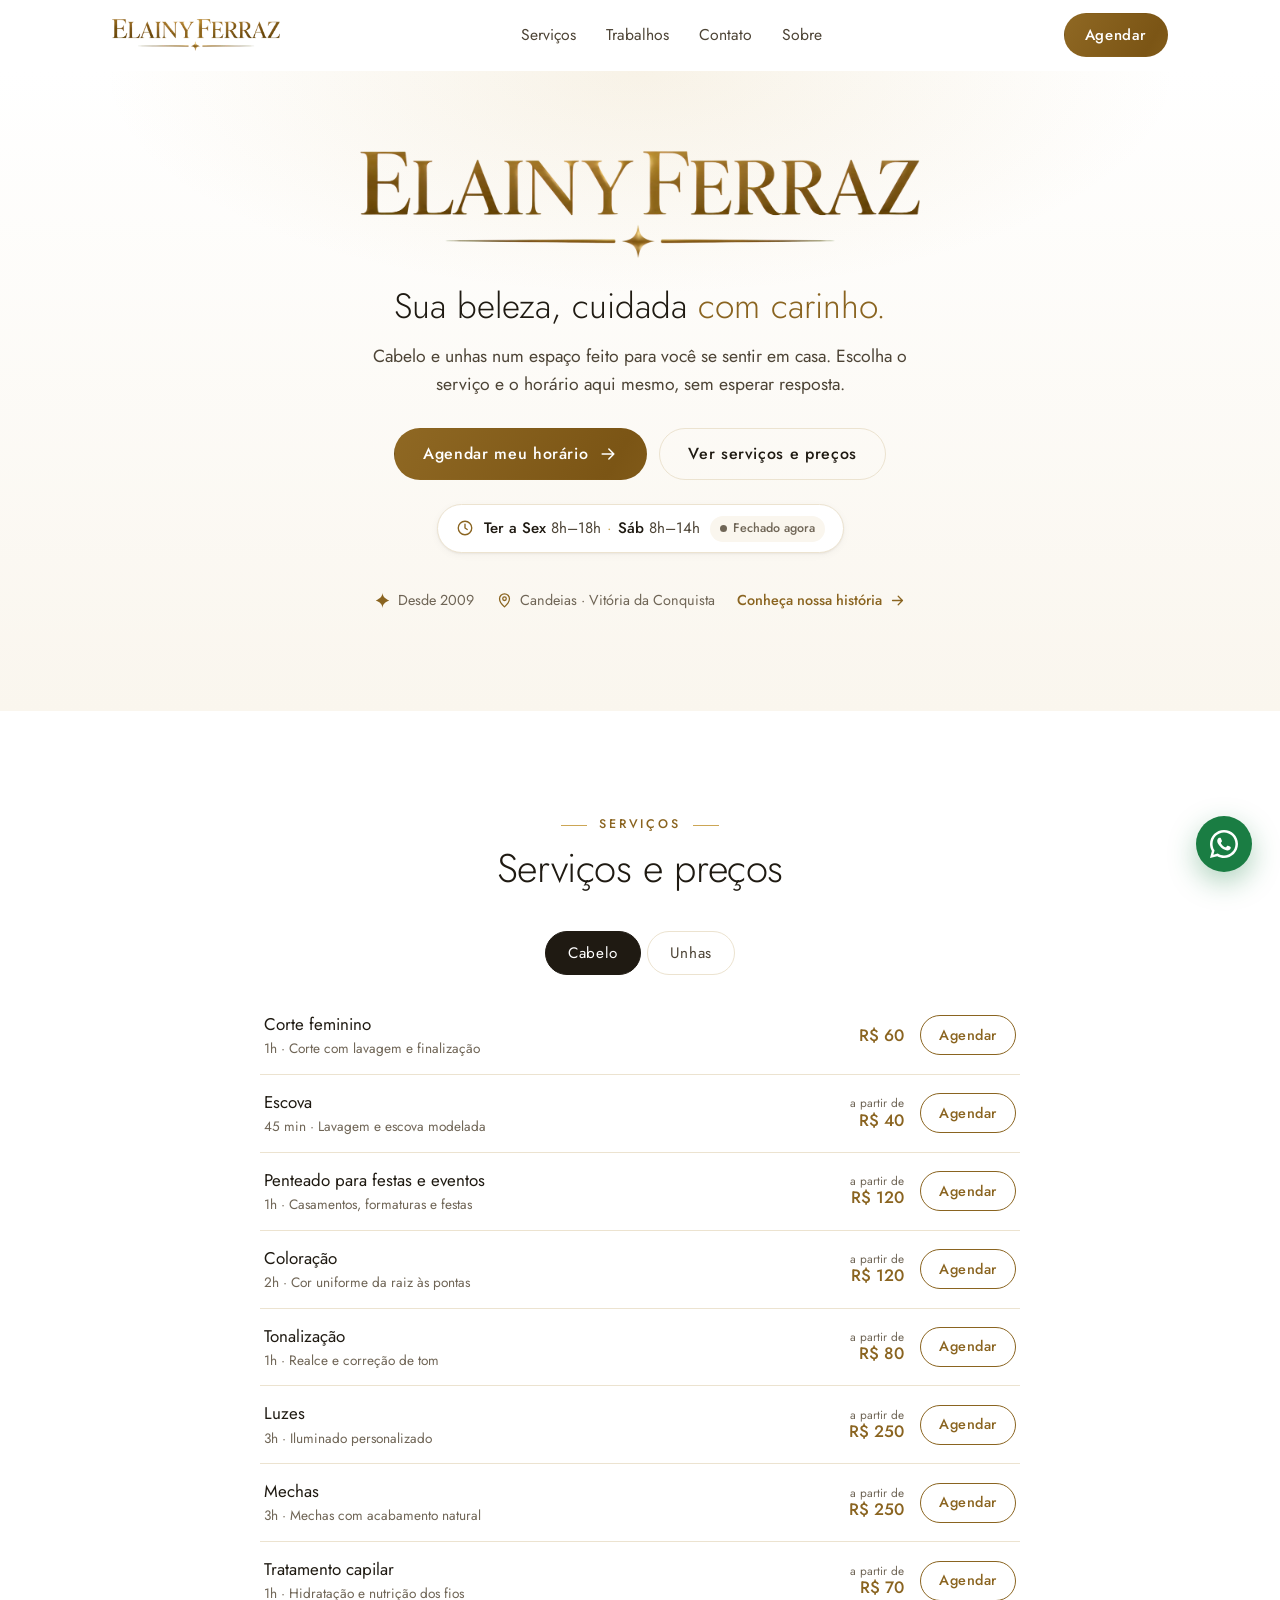
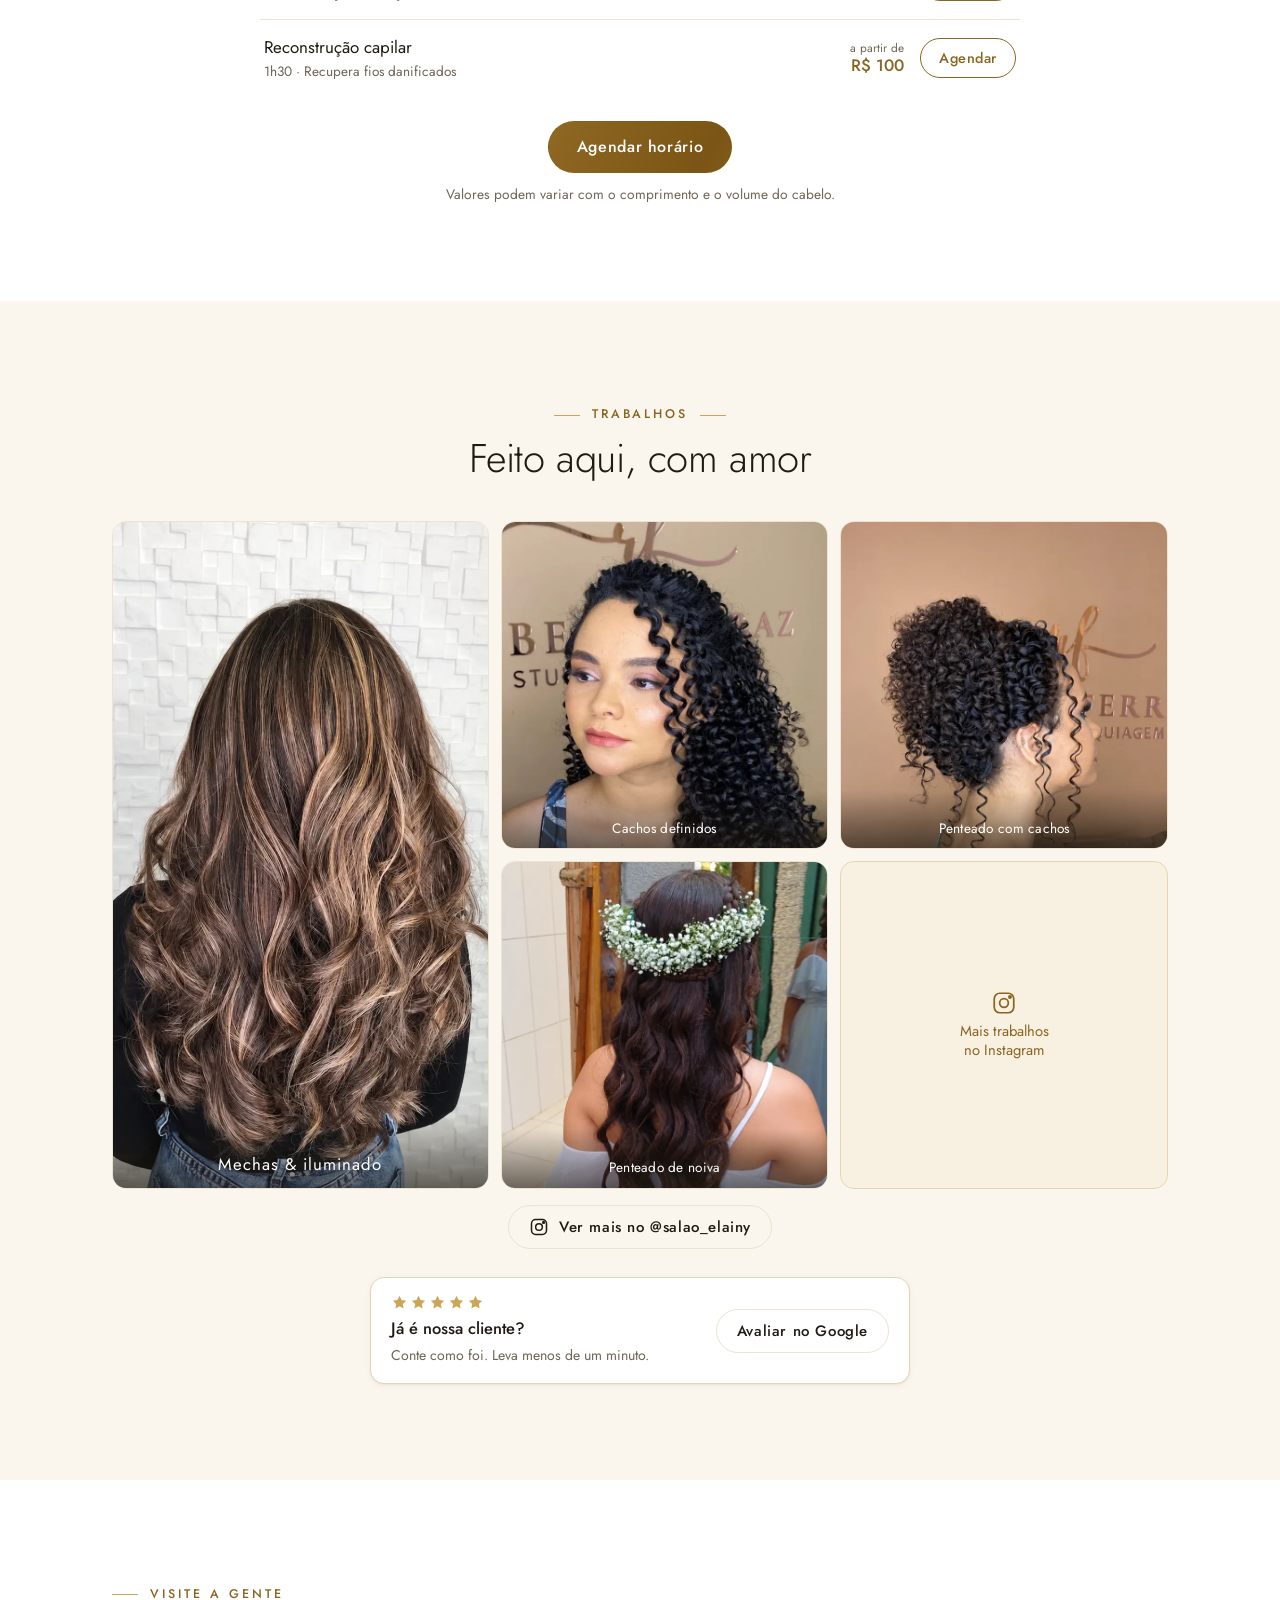
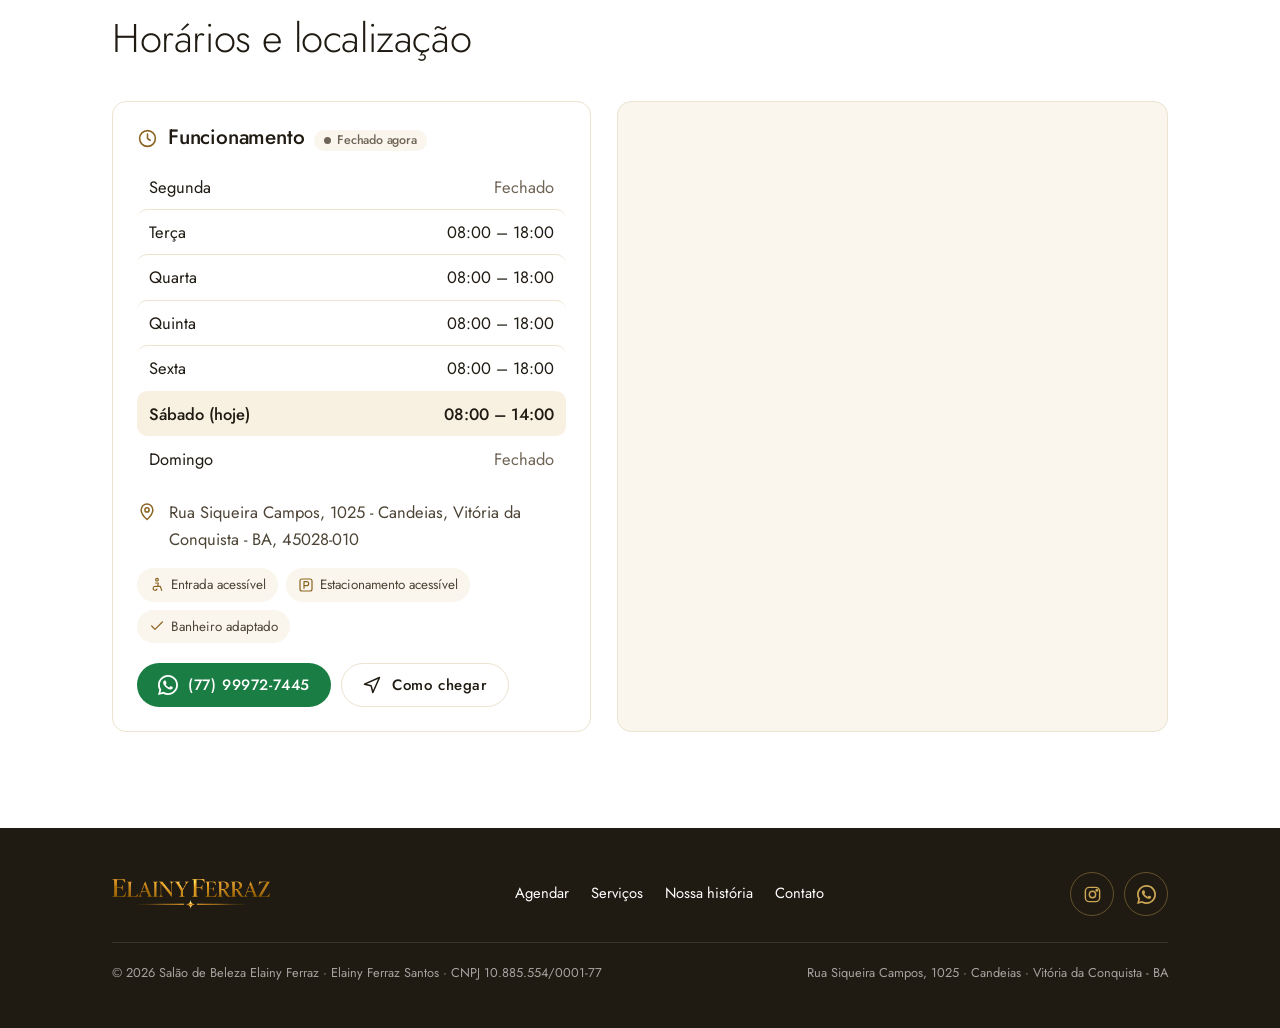
==== index.html @ cf12a4c0 "Galeria com fotos reais do salão (destaque + 3 + atalho do Instagram) Co-Authored-By: Claude Opus 5." ====
<!doctype html>
<html lang="pt-BR" class="no-js">
<head>
  <meta charset="utf-8">
  <meta name="viewport" content="width=device-width, initial-scale=1, viewport-fit=cover">
  <title>Salão de Beleza Elainy Ferraz | Cabelo e Unhas em Vitória da Conquista</title>
  <meta name="description" content="Salão de beleza em Vitória da Conquista - BA desde 2009. Corte, escova, coloração, luzes, mechas, tratamentos, penteados, manicure e pedicure. Agende online.">
  <meta name="theme-color" content="#ffffff">
  <link rel="icon" href="img/favicon.png" type="image/png">
  <link rel="apple-touch-icon" href="img/apple-touch-icon.png">
  <link rel="manifest" href="manifest.json">

  <!-- Compartilhamento (WhatsApp, Instagram, Facebook) -->
  <meta property="og:type" content="website">
  <meta property="og:locale" content="pt_BR">
  <meta property="og:title" content="Salão de Beleza Elainy Ferraz">
  <meta property="og:description" content="Cabelo e unhas em Vitória da Conquista desde 2009. Agende seu horário online.">
  <meta property="og:image" content="img/og-image.jpg">

  <link rel="preconnect" href="https://fonts.googleapis.com">
  <link rel="preconnect" href="https://fonts.gstatic.com" crossorigin>
  <link href="https://fonts.googleapis.com/css2?family=Jost:wght@300;400;500&display=swap" rel="stylesheet">
  <link rel="stylesheet" href="css/style.css">
  <link rel="preload" as="image" href="img/logo.webp" type="image/webp">

  <script type="application/ld+json">
  {
    "@context": "https://schema.org",
    "@type": "BeautySalon",
    "name": "Salão de Beleza Elainy Ferraz",
    "legalName": "Elainy Ferraz Santos",
    "taxID": "10.885.554/0001-77",
    "foundingDate": "2009-05",
    "description": "Salão de beleza: corte, escova, penteados, coloração, luzes, mechas, tratamentos capilares, manicure e pedicure.",
    "telephone": "+55-77-99972-7445",
    "image": "img/og-image.jpg",
    "address": {
      "@type": "PostalAddress",
      "streetAddress": "Rua Siqueira Campos, 1025",
      "addressLocality": "Vitória da Conquista",
      "addressRegion": "BA",
      "postalCode": "45028-010",
      "addressCountry": "BR"
    },
    "amenityFeature": [
      { "@type": "LocationFeatureSpecification", "name": "Entrada acessível para cadeirantes", "value": true },
      { "@type": "LocationFeatureSpecification", "name": "Estacionamento acessível", "value": true },
      { "@type": "LocationFeatureSpecification", "name": "Banheiro acessível", "value": true }
    ],
    "sameAs": ["https://www.instagram.com/salao_elainy/"],
    "priceRange": "$$"
  }
  </script>
  <script>document.documentElement.classList.remove('no-js');</script>
</head>
<body>
  <a class="skip-link" href="#conteudo">Pular para o conteúdo</a>
  <div id="demo-banner"></div>

  <!-- ============ HEADER ============ -->
  <header class="header header--home" id="topo">
    <div class="container header__inner">
      <a class="brand" href="#topo" aria-label="Elainy Ferraz, início">
        <picture><source srcset="img/logo-sm.webp" type="image/webp"><img src="img/logo-sm.png" alt="Elainy Ferraz" width="168" height="32"></picture>
      </a>
      <nav class="nav" aria-label="Principal">
        <a href="#servicos">Serviços</a>
        <a href="#trabalhos">Trabalhos</a>
        <a href="#contato">Contato</a>
        <a href="sobre.html">Sobre</a>
      </nav>
      <a class="btn btn--sm" href="agendar.html">Agendar</a>
    </div>
  </header>

  <main id="conteudo">
    <!-- ============ HERO ============ -->
    <section class="hero">
      <div class="container">
        <h1 class="hero__logo reveal">
          <picture><source srcset="img/logo.webp" type="image/webp"><img src="img/logo.png" alt="Elainy Ferraz" width="1400" height="267" fetchpriority="high"></picture>
        </h1>
        <p class="hero__tag reveal">Sua beleza, cuidada <span class="gold">com carinho.</span></p>
        <p class="hero__lead reveal">Cabelo e unhas num espaço feito para você se sentir em casa. Escolha o serviço e o horário aqui mesmo, sem esperar resposta.</p>
        <div class="hero__ctas reveal">
          <a class="btn" href="agendar.html">
            Agendar meu horário
            <svg viewBox="0 0 24 24" fill="none" stroke="currentColor" stroke-width="1.8" stroke-linecap="round" stroke-linejoin="round" aria-hidden="true"><path d="M5 12h14M13 6l6 6-6 6"/></svg>
          </a>
          <a class="btn btn--ghost" href="#servicos">Ver serviços e preços</a>
        </div>
        <div class="hero__hours reveal" id="hero-hours" aria-label="Horário de funcionamento">
          <svg viewBox="0 0 24 24" fill="none" stroke="currentColor" stroke-width="1.8" stroke-linecap="round" stroke-linejoin="round" aria-hidden="true"><circle cx="12" cy="12" r="9"/><path d="M12 7v5l3 2"/></svg>
          <span id="hero-hours-text">Ter a Sex 8h–18h · Sáb 8h–14h</span>
          <span id="hero-open"></span>
        </div>
        <div class="hero__meta reveal">
          <span><svg viewBox="0 0 24 24" fill="currentColor" aria-hidden="true"><path d="M12 1.5c.6 4.9 2.6 7.5 9.5 10.5-6.9 3-8.9 5.6-9.5 10.5-.6-4.9-2.6-7.5-9.5-10.5 6.9-3 8.9-5.6 9.5-10.5z"/></svg>Desde 2009</span>
          <span><svg viewBox="0 0 24 24" fill="none" stroke="currentColor" stroke-width="1.8" stroke-linecap="round" stroke-linejoin="round" aria-hidden="true"><path d="M12 21s-7-6.2-7-11.5a7 7 0 0 1 14 0C19 14.8 12 21 12 21z"/><circle cx="12" cy="9.5" r="2.5"/></svg>Candeias · Vitória da Conquista</span>
          <a class="link-arrow" href="sobre.html">Conheça nossa história <svg viewBox="0 0 24 24" fill="none" stroke="currentColor" stroke-width="1.8" stroke-linecap="round" stroke-linejoin="round" aria-hidden="true"><path d="M5 12h14M13 6l6 6-6 6"/></svg></a>
        </div>
      </div>
    </section>

    <!-- ============ SERVIÇOS ============ -->
    <section class="section" id="servicos">
      <div class="container">
        <div class="section-head section-head--center reveal">
          <span class="eyebrow eyebrow--center">Serviços</span>
          <h2>Serviços e preços</h2>
        </div>
        <div class="tabs reveal" id="tabs" role="tablist" aria-label="Categorias"></div>
        <ul class="price-list reveal" id="price-list" role="tabpanel" aria-live="polite">
          <li><div class="skeleton" style="height:56px;margin:8px 0"></div></li>
          <li><div class="skeleton" style="height:56px;margin:8px 0"></div></li>
          <li><div class="skeleton" style="height:56px;margin:8px 0"></div></li>
        </ul>
        <div class="services-foot reveal">
          <a class="btn" href="agendar.html">Agendar horário</a>
          <p>Valores podem variar com o comprimento e o volume do cabelo.</p>
        </div>
      </div>
    </section>

    <!-- ============ TRABALHOS ============ -->
    <section class="section section--alt" id="trabalhos">
      <div class="container">
        <div class="section-head section-head--center reveal">
          <span class="eyebrow eyebrow--center">Trabalhos</span>
          <h2>Feito aqui, com amor</h2>
        </div>
        <!-- Fotos em img/trabalhos/ (originais em assets-originais/fotos/). Para trocar: mesmo nome de arquivo, ou ajuste aqui. -->
        <div class="gallery reveal">
          <a class="gallery__item gallery__item--destaque" href="https://www.instagram.com/salao_elainy/" target="_blank" rel="noopener">
            <picture><source srcset="img/trabalhos/mechas-caramelo.webp" type="image/webp"><img src="img/trabalhos/mechas-caramelo.jpg" alt="Cabelo longo ondulado com mechas caramelo, visto de costas" width="1000" height="1250"></picture>
            <span class="gallery__legenda">Mechas &amp; iluminado</span>
          </a>
          <a class="gallery__item" href="https://www.instagram.com/salao_elainy/" target="_blank" rel="noopener">
            <picture><source srcset="img/trabalhos/cachos-definidos.webp" type="image/webp"><img src="img/trabalhos/cachos-definidos.jpg" alt="Cliente com cachos definidos e maquiagem feita no salão" loading="lazy" width="700" height="700"></picture>
            <span class="gallery__legenda">Cachos definidos</span>
          </a>
          <a class="gallery__item" href="https://www.instagram.com/salao_elainy/" target="_blank" rel="noopener">
            <picture><source srcset="img/trabalhos/penteado-cachos.webp" type="image/webp"><img src="img/trabalhos/penteado-cachos.jpg" alt="Penteado preso com cachos, visto de perfil" loading="lazy" width="700" height="700"></picture>
            <span class="gallery__legenda">Penteado com cachos</span>
          </a>
          <a class="gallery__item" href="https://www.instagram.com/salao_elainy/" target="_blank" rel="noopener">
            <picture><source srcset="img/trabalhos/penteado-noiva.webp" type="image/webp"><img src="img/trabalhos/penteado-noiva.jpg" alt="Penteado de noiva com ondas e coroa de flores" loading="lazy" width="700" height="700"></picture>
            <span class="gallery__legenda">Penteado de noiva</span>
          </a>
          <a class="gallery__item gallery__item--ig" href="https://www.instagram.com/salao_elainy/" target="_blank" rel="noopener">
            <span class="gallery__ph"><svg viewBox="0 0 24 24" fill="none" stroke="currentColor" stroke-width="1.6" aria-hidden="true"><rect x="3" y="3" width="18" height="18" rx="5"/><circle cx="12" cy="12" r="4"/><circle cx="17.5" cy="6.5" r="1" fill="currentColor"/></svg>Mais trabalhos<br>no Instagram</span>
          </a>
        </div>
        <div class="gallery-foot">
          <a class="btn btn--ghost btn--sm" href="https://www.instagram.com/salao_elainy/" target="_blank" rel="noopener">
            <svg viewBox="0 0 24 24" fill="none" stroke="currentColor" stroke-width="1.8" aria-hidden="true"><rect x="3" y="3" width="18" height="18" rx="5"/><circle cx="12" cy="12" r="4"/><circle cx="17.5" cy="6.5" r="1" fill="currentColor"/></svg>
            Ver mais no @salao_elainy
          </a>
        </div>
        <div class="review-band reveal">
          <div class="review-band__text">
            <div class="stars" aria-hidden="true">
              <svg viewBox="0 0 24 24" fill="currentColor"><path d="M12 2.5l2.9 6.1 6.6.8-4.9 4.6 1.3 6.6L12 17.3l-5.9 3.3 1.3-6.6-4.9-4.6 6.6-.8z"/></svg><svg viewBox="0 0 24 24" fill="currentColor"><path d="M12 2.5l2.9 6.1 6.6.8-4.9 4.6 1.3 6.6L12 17.3l-5.9 3.3 1.3-6.6-4.9-4.6 6.6-.8z"/></svg><svg viewBox="0 0 24 24" fill="currentColor"><path d="M12 2.5l2.9 6.1 6.6.8-4.9 4.6 1.3 6.6L12 17.3l-5.9 3.3 1.3-6.6-4.9-4.6 6.6-.8z"/></svg><svg viewBox="0 0 24 24" fill="currentColor"><path d="M12 2.5l2.9 6.1 6.6.8-4.9 4.6 1.3 6.6L12 17.3l-5.9 3.3 1.3-6.6-4.9-4.6 6.6-.8z"/></svg><svg viewBox="0 0 24 24" fill="currentColor"><path d="M12 2.5l2.9 6.1 6.6.8-4.9 4.6 1.3 6.6L12 17.3l-5.9 3.3 1.3-6.6-4.9-4.6 6.6-.8z"/></svg>
            </div>
            <div><strong>Já é nossa cliente?</strong><span>Conte como foi. Leva menos de um minuto.</span></div>
          </div>
          <a class="btn btn--ghost btn--sm" id="btn-avaliar" href="https://www.google.com/search?q=Sal%C3%A3o+de+Beleza+Elainy+Ferraz+Vit%C3%B3ria+da+Conquista" target="_blank" rel="noopener">Avaliar no Google</a>
        </div>

      </div>
    </section>

    <!-- ============ CONTATO ============ -->
    <section class="section" id="contato">
      <div class="container">
        <div class="section-head reveal">
          <span class="eyebrow">Visite a gente</span>
          <h2>Horários e localização</h2>
        </div>
        <div class="contact">
          <div class="card reveal">
            <h3>
              <svg viewBox="0 0 24 24" fill="none" stroke="currentColor" stroke-width="1.8" stroke-linecap="round" stroke-linejoin="round" aria-hidden="true"><circle cx="12" cy="12" r="9"/><path d="M12 7v5l3 2"/></svg>
              Funcionamento <span id="open-badge"></span>
            </h3>
            <ul class="hours" id="hours"></ul>
            <div class="contact__info">
              <div class="contact__row">
                <svg viewBox="0 0 24 24" fill="none" stroke="currentColor" stroke-width="1.8" stroke-linecap="round" stroke-linejoin="round" aria-hidden="true"><path d="M12 21s-7-6.2-7-11.5a7 7 0 0 1 14 0C19 14.8 12 21 12 21z"/><circle cx="12" cy="9.5" r="2.5"/></svg>
                <span id="endereco">Rua Siqueira Campos, 1025 - Candeias, Vitória da Conquista - BA, 45028-010</span>
              </div>
            </div>
            <ul class="amenities" aria-label="Acessibilidade">
              <li><svg viewBox="0 0 24 24" fill="none" stroke="currentColor" stroke-width="1.8" stroke-linecap="round" stroke-linejoin="round" aria-hidden="true"><circle cx="12" cy="4" r="2"/><path d="M10 9h4l-1 5h4l2 6M13 14H9a3 3 0 1 0 3 4"/></svg>Entrada acessível</li>
              <li><svg viewBox="0 0 24 24" fill="none" stroke="currentColor" stroke-width="1.8" stroke-linecap="round" stroke-linejoin="round" aria-hidden="true"><rect x="3" y="3" width="18" height="18" rx="3"/><path d="M9 17V7h4a3 3 0 0 1 0 6H9"/></svg>Estacionamento acessível</li>
              <li><svg viewBox="0 0 24 24" fill="none" stroke="currentColor" stroke-width="1.8" stroke-linecap="round" stroke-linejoin="round" aria-hidden="true"><path d="M20 6L9 17l-5-5"/></svg>Banheiro adaptado</li>
            </ul>
            <div class="contact__actions">
              <a class="btn btn--wa btn--sm" id="btn-wa" href="https://wa.me/5577999727445" target="_blank" rel="noopener">
                <svg viewBox="0 0 24 24" fill="currentColor" aria-hidden="true"><path d="M12 0C5.4 0 0 5.4 0 12c0 2.1.6 4.2 1.6 6L0 24l6.2-1.6c1.8 1 3.8 1.5 5.8 1.5 6.6 0 12-5.4 12-12S18.6 0 12 0zm0 21.8c-1.8 0-3.5-.5-5-1.4l-.4-.2-3.7 1 1-3.6-.2-.4C2.7 15.6 2.2 13.8 2.2 12 2.2 6.6 6.6 2.2 12 2.2S21.8 6.6 21.8 12 17.4 21.8 12 21.8zm5.5-7.4c-.3-.1-1.7-.8-2-.9-.3-.1-.5-.1-.7.1-.2.3-.8.9-.9 1.1-.2.2-.3.2-.6.1-.3-.1-1.2-.5-2.3-1.4-.9-.8-1.4-1.7-1.6-2-.2-.3 0-.5.1-.6l.4-.5.3-.5c.1-.2 0-.4 0-.5l-.9-2.2c-.2-.6-.5-.5-.7-.5h-.6c-.2 0-.5.1-.8.4-.3.3-1 1-1 2.4s1 2.8 1.2 3c.1.2 2 3.1 4.9 4.3 2.4 1 2.9.8 3.4.7.6-.1 1.7-.7 1.9-1.4.2-.7.2-1.2.2-1.4-.1-.1-.3-.2-.6-.3z"/></svg>
                (77) 99972-7445
              </a>
              <a class="btn btn--ghost btn--sm" id="btn-rota" href="https://www.google.com/maps/place/Sal%C3%A3o+de+Beleza+Elainy+Ferraz/@-14.8612509,-40.8343632,17z/data=!3m1!4b1!4m6!3m5!1s0x7463baacccc0283:0xfa2bc5099214b313!8m2!3d-14.8612554!4d-40.8321303!16s%2Fg%2F1ptwvl287" target="_blank" rel="noopener">
                <svg viewBox="0 0 24 24" fill="none" stroke="currentColor" stroke-width="1.8" stroke-linecap="round" stroke-linejoin="round" aria-hidden="true"><path d="M3 11l18-8-8 18-2-8z"/></svg>
                Como chegar
              </a>
            </div>
          </div>
          <div class="map reveal">
            <iframe id="map" title="Mapa com a localização do salão" loading="lazy" referrerpolicy="no-referrer-when-downgrade"
              src="https://maps.google.com/maps?q=Sal%C3%A3o%20de%20Beleza%20Elainy%20Ferraz&ll=-14.8612554,-40.8321303&z=17&output=embed"></iframe>
          </div>
        </div>
      </div>
    </section>
  </main>

  <!-- ============ FOOTER ============ -->
  <footer class="footer">
    <div class="container">
      <div class="footer__grid">
        <a class="footer__logo" href="index.html" aria-label="Elainy Ferraz, início">
          <picture><source srcset="img/logo-sm.webp" type="image/webp"><img src="img/logo-sm.png" alt="Elainy Ferraz" width="168" height="32" loading="lazy"></picture>
        </a>
        <nav class="footer__links" aria-label="Rodapé">
          <a href="agendar.html">Agendar</a>
          <a href="index.html#servicos">Serviços</a>
          <a href="sobre.html">Nossa história</a>
          <a href="index.html#contato">Contato</a>
        </nav>
        <div class="footer__social">
          <a href="https://www.instagram.com/salao_elainy/" target="_blank" rel="noopener" aria-label="Instagram">
            <svg viewBox="0 0 24 24" fill="none" stroke="currentColor" stroke-width="1.8" aria-hidden="true"><rect x="3" y="3" width="18" height="18" rx="5"/><circle cx="12" cy="12" r="4"/><circle cx="17.5" cy="6.5" r="1" fill="currentColor"/></svg>
          </a>
          <a href="https://wa.me/5577999727445" target="_blank" rel="noopener" aria-label="WhatsApp">
            <svg viewBox="0 0 24 24" fill="currentColor" aria-hidden="true"><path d="M12 0C5.4 0 0 5.4 0 12c0 2.1.6 4.2 1.6 6L0 24l6.2-1.6c1.8 1 3.8 1.5 5.8 1.5 6.6 0 12-5.4 12-12S18.6 0 12 0zm0 21.8c-1.8 0-3.5-.5-5-1.4l-.4-.2-3.7 1 1-3.6-.2-.4C2.7 15.6 2.2 13.8 2.2 12 2.2 6.6 6.6 2.2 12 2.2S21.8 6.6 21.8 12 17.4 21.8 12 21.8zm5.5-7.4c-.3-.1-1.7-.8-2-.9-.3-.1-.5-.1-.7.1-.2.3-.8.9-.9 1.1-.2.2-.3.2-.6.1-.3-.1-1.2-.5-2.3-1.4-.9-.8-1.4-1.7-1.6-2-.2-.3 0-.5.1-.6l.4-.5.3-.5c.1-.2 0-.4 0-.5l-.9-2.2c-.2-.6-.5-.5-.7-.5h-.6c-.2 0-.5.1-.8.4-.3.3-1 1-1 2.4s1 2.8 1.2 3c.1.2 2 3.1 4.9 4.3 2.4 1 2.9.8 3.4.7.6-.1 1.7-.7 1.9-1.4.2-.7.2-1.2.2-1.4-.1-.1-.3-.2-.6-.3z"/></svg>
          </a>
        </div>
      </div>
      <div class="footer__bottom">
        <span>© <span id="ano">2026</span> Salão de Beleza Elainy Ferraz · Elainy Ferraz Santos · CNPJ 10.885.554/0001-77</span>
        <span>Rua Siqueira Campos, 1025 · Candeias · Vitória da Conquista - BA</span>
      </div>
    </div>
  </footer>

  <a class="fab-wa" id="fab-wa" href="https://wa.me/5577999727445" target="_blank" rel="noopener" aria-label="Conversar no WhatsApp">
    <svg viewBox="0 0 24 24" fill="currentColor" aria-hidden="true"><path d="M12 0C5.4 0 0 5.4 0 12c0 2.1.6 4.2 1.6 6L0 24l6.2-1.6c1.8 1 3.8 1.5 5.8 1.5 6.6 0 12-5.4 12-12S18.6 0 12 0zm0 21.8c-1.8 0-3.5-.5-5-1.4l-.4-.2-3.7 1 1-3.6-.2-.4C2.7 15.6 2.2 13.8 2.2 12 2.2 6.6 6.6 2.2 12 2.2S21.8 6.6 21.8 12 17.4 21.8 12 21.8zm5.5-7.4c-.3-.1-1.7-.8-2-.9-.3-.1-.5-.1-.7.1-.2.3-.8.9-.9 1.1-.2.2-.3.2-.6.1-.3-.1-1.2-.5-2.3-1.4-.9-.8-1.4-1.7-1.6-2-.2-.3 0-.5.1-.6l.4-.5.3-.5c.1-.2 0-.4 0-.5l-.9-2.2c-.2-.6-.5-.5-.7-.5h-.6c-.2 0-.5.1-.8.4-.3.3-1 1-1 2.4s1 2.8 1.2 3c.1.2 2 3.1 4.9 4.3 2.4 1 2.9.8 3.4.7.6-.1 1.7-.7 1.9-1.4.2-.7.2-1.2.2-1.4-.1-.1-.3-.2-.6-.3z"/></svg>
  </a>
  <div class="mobile-bar" id="mobile-bar">
    <a class="btn btn--block" href="agendar.html">Agendar meu horário</a>
    <a class="mobile-bar__wa" id="bar-wa" href="https://wa.me/5577999727445" target="_blank" rel="noopener" aria-label="Conversar no WhatsApp"><svg viewBox="0 0 24 24" fill="currentColor" aria-hidden="true"><path d="M12 0C5.4 0 0 5.4 0 12c0 2.1.6 4.2 1.6 6L0 24l6.2-1.6c1.8 1 3.8 1.5 5.8 1.5 6.6 0 12-5.4 12-12S18.6 0 12 0zm0 21.8c-1.8 0-3.5-.5-5-1.4l-.4-.2-3.7 1 1-3.6-.2-.4C2.7 15.6 2.2 13.8 2.2 12 2.2 6.6 6.6 2.2 12 2.2S21.8 6.6 21.8 12 17.4 21.8 12 21.8zm5.5-7.4c-.3-.1-1.7-.8-2-.9-.3-.1-.5-.1-.7.1-.2.3-.8.9-.9 1.1-.2.2-.3.2-.6.1-.3-.1-1.2-.5-2.3-1.4-.9-.8-1.4-1.7-1.6-2-.2-.3 0-.5.1-.6l.4-.5.3-.5c.1-.2 0-.4 0-.5l-.9-2.2c-.2-.6-.5-.5-.7-.5h-.6c-.2 0-.5.1-.8.4-.3.3-1 1-1 2.4s1 2.8 1.2 3c.1.2 2 3.1 4.9 4.3 2.4 1 2.9.8 3.4.7.6-.1 1.7-.7 1.9-1.4.2-.7.2-1.2.2-1.4-.1-.1-.3-.2-.6-.3z"/></svg></a>
  </div>

  <script src="js/config.js"></script>
  <script src="js/motor-agenda.js"></script>
  <script src="js/core.js"></script>
  <script src="js/home.js"></script>
</body>
</html>
---- css/style.css ----
/* =====================================================================
   Salão de Beleza Elainy Ferraz — Design system (branco & dourado)
   Para mudar a identidade visual, altere só os TOKENS abaixo.
   ===================================================================== */

:root {
  /* Cores — tiradas da logo */
  --bg: #ffffff;
  --surface: #ffffff;
  --surface-2: #faf6ee;          /* marfim */
  --ink: #1f1a12;
  --ink-2: #4d4436;
  --muted: #6f6556;
  --line: #ece3d0;
  --line-strong: #9c8a6a;        /* bordas de campos: contraste 3:1 (WCAG 1.4.11) */
  --brand: #8a6420;              /* dourado para texto e botões: 5,35:1 no branco */
  --brand-600: #6e4d14;
  --brand-50: #f8f1e2;
  --gold-light: #cca655;         /* só decorativo (linhas, estrelas, brilhos) */
  --gold-grad: linear-gradient(120deg, #8f6823 0%, #7b5515 45%, #8a6420 70%, #6e4d14 100%);
  --success: #276b4d;
  --success-50: #e8f4ee;
  --danger: #b3261e;
  --danger-50: #fcecea;
  --wa: #1a7d43;

  /* Tipografia */
  --font: 'Jost', system-ui, -apple-system, 'Segoe UI', sans-serif;

  /* Forma e espaço */
  --radius-sm: 10px;
  --radius: 14px;
  --radius-lg: 24px;
  --shadow-sm: 0 1px 2px rgb(31 26 18 / 0.05), 0 2px 8px rgb(31 26 18 / 0.04);
  --shadow: 0 2px 6px rgb(31 26 18 / 0.05), 0 14px 34px rgb(31 26 18 / 0.08);
  --shadow-gold: 0 10px 28px rgb(138 100 32 / 0.25);
  --container: 1120px;
  --gutter: clamp(16px, 4vw, 32px);
  --ease: cubic-bezier(0.22, 1, 0.36, 1);
}

/* ---------- Base ---------- */
*, *::before, *::after { box-sizing: border-box; }
[hidden] { display: none !important; }
html { -webkit-text-size-adjust: 100%; scroll-behavior: smooth; scroll-padding-top: 84px; }
body {
  margin: 0;
  background: var(--bg);
  color: var(--ink);
  font: 400 16.5px/1.6 var(--font);
  -webkit-font-smoothing: antialiased;
  text-rendering: optimizeLegibility;
}
img, svg { display: block; max-width: 100%; }
a { color: inherit; }
button { font: inherit; color: inherit; }
:focus-visible { outline: 3px solid var(--brand); outline-offset: 3px; border-radius: 6px; }
[tabindex="-1"]:focus { outline: none; }
.sr-only { position: absolute; width: 1px; height: 1px; padding: 0; margin: -1px; overflow: hidden; clip: rect(0 0 0 0); white-space: nowrap; border: 0; }
.skip-link { position: absolute; left: 16px; top: -60px; z-index: 100; background: var(--ink); color: #fff; padding: 10px 16px; border-radius: 8px; }
.skip-link:focus { top: 12px; }

h1, h2, h3 { font-weight: 400; line-height: 1.15; margin: 0; letter-spacing: -0.01em; }
h1 { font-size: clamp(2.3rem, 6vw, 3.6rem); font-weight: 300; }
h2 { font-size: clamp(1.8rem, 4vw, 2.5rem); font-weight: 300; }
h3 { font-size: 1.3rem; font-weight: 500; }
p { margin: 0; }
.gold { color: var(--brand); }

.container { width: 100%; max-width: var(--container); margin-inline: auto; padding-inline: var(--gutter); }
.section { padding-block: clamp(56px, 8vw, 96px); }
.section--alt { background: var(--surface-2); }
.eyebrow {
  display: inline-flex; align-items: center; gap: 12px;
  font-size: 0.78rem; font-weight: 500; letter-spacing: 0.24em; text-transform: uppercase; color: var(--brand);
}
.eyebrow::before, .eyebrow--center::after { content: ''; width: 26px; height: 1px; background: var(--gold-light); }
.section-head { max-width: 620px; margin-bottom: clamp(28px, 4vw, 40px); }
.section-head h2 { margin-top: 10px; }
.section-head p { margin-top: 12px; color: var(--ink-2); }
.section-head--center { margin-inline: auto; text-align: center; }

/* Ornamento: a linha com estrela da logo */
.ornament { display: flex; align-items: center; justify-content: center; gap: 14px; color: var(--gold-light); }
.ornament::before, .ornament::after { content: ''; height: 1px; width: min(120px, 22vw); }
.ornament::before { background: linear-gradient(90deg, transparent, currentColor); }
.ornament::after { background: linear-gradient(90deg, currentColor, transparent); }
.ornament svg { width: 16px; height: 16px; }

/* ---------- Botões ---------- */
.btn {
  --_bg: var(--gold-grad); --_fg: #fff; --_bd: transparent;
  display: inline-flex; align-items: center; justify-content: center; gap: 10px;
  min-height: 52px; padding: 0 28px;
  border: 1.5px solid var(--_bd); border-radius: 999px;
  background: var(--_bg); background-size: 200% 100%; background-position: 0 0; color: var(--_fg);
  font-weight: 500; font-size: 1rem; letter-spacing: 0.04em; text-decoration: none;
  cursor: pointer; transition: transform .2s var(--ease), background-position .6s var(--ease), box-shadow .25s, border-color .2s, color .2s;
  -webkit-tap-highlight-color: transparent;
}
.btn:hover { background-position: 100% 0; box-shadow: var(--shadow-gold); }
.btn:active { transform: scale(0.98); }
.btn--ghost { --_bg: transparent; --_fg: var(--ink); --_bd: var(--line); }
.btn--ghost:hover { --_bd: var(--brand); --_fg: var(--brand); box-shadow: none; }
.btn--light { --_bg: #fff; --_fg: var(--brand); }
.btn--wa { --_bg: var(--wa); }
.btn--wa:hover { box-shadow: 0 8px 24px rgb(26 125 67 / 0.3); }
.btn--danger { --_fg: var(--danger); }
.btn--danger-solid { --_bg: var(--danger); --_fg: #fff; }
.btn--sm { min-height: 44px; padding: 0 20px; font-size: 0.94rem; }
.btn--block { width: 100%; }
.btn[disabled], .btn[aria-disabled='true'] { opacity: 0.45; pointer-events: none; }
.btn svg { width: 20px; height: 20px; flex: none; }
.link-arrow { display: inline-flex; align-items: center; gap: 6px; color: var(--brand); font-weight: 500; text-decoration: none; min-height: 44px; }
.link-arrow svg { width: 18px; height: 18px; transition: transform .25s var(--ease); }
.link-arrow:hover svg { transform: translateX(4px); }

/* ---------- Header ---------- */
.header {
  position: sticky; top: 0; z-index: 40;
  background: rgb(255 255 255 / 0.88);
  backdrop-filter: saturate(1.4) blur(14px); -webkit-backdrop-filter: saturate(1.4) blur(14px);
  border-bottom: 1px solid transparent; transition: border-color .3s;
}
.header.is-scrolled { border-bottom-color: var(--line); }
.header__inner { display: flex; align-items: center; justify-content: space-between; gap: 16px; height: 70px; }
.brand { display: flex; align-items: center; text-decoration: none; min-height: 44px; }
.brand img { height: 28px; width: auto; }
@media (min-width: 900px) { .brand img { height: 32px; } }
/* Na home, a logo do topo só aparece depois que a logo grande do hero sai da tela */
.header--home .brand { opacity: 0; transform: translateY(-6px); transition: opacity .35s, transform .35s var(--ease); pointer-events: none; }
.header--home.show-brand .brand { opacity: 1; transform: none; pointer-events: auto; }
.nav { display: none; gap: 30px; }
.nav a { text-decoration: none; font-size: 0.98rem; color: var(--ink-2); position: relative; padding-block: 6px; }
.nav a::after { content: ''; position: absolute; left: 0; right: 0; bottom: 0; height: 1px; background: var(--brand); transform: scaleX(0); transition: transform .3s var(--ease); }
.nav a:hover, .nav a[aria-current='page'] { color: var(--ink); }
.nav a:hover::after, .nav a[aria-current='page']::after { transform: scaleX(1); }
@media (min-width: 860px) { .nav { display: flex; } }

/* ---------- Hero ---------- */
.hero {
  position: relative; overflow: hidden; text-align: center;
  padding-block: clamp(36px, 7vw, 80px) clamp(48px, 8vw, 88px);
  background:
    radial-gradient(60% 50% at 50% 0%, rgb(204 166 85 / 0.14), transparent 70%),
    linear-gradient(180deg, #fff 0%, var(--surface-2) 100%);
}
.hero__logo { width: min(560px, 86vw); margin: 0 auto; }
.hero__logo img { width: 100%; height: auto; }
.hero__tag { margin-top: 26px; font-size: clamp(1.5rem, 4.4vw, 2.2rem); font-weight: 300; line-height: 1.25; }
.hero__lead { margin: 14px auto 0; max-width: 540px; color: var(--ink-2); font-size: clamp(1rem, 2vw, 1.1rem); }
.hero__ctas { display: flex; flex-wrap: wrap; justify-content: center; gap: 12px; margin-top: 30px; }
.hero__meta { display: flex; flex-wrap: wrap; justify-content: center; gap: 8px 22px; margin-top: 26px; color: var(--muted); font-size: 0.9rem; }
.hero__meta span, .hero__meta a { display: inline-flex; align-items: center; gap: 7px; }
.hero__meta svg { width: 17px; height: 17px; color: var(--brand); }

.hero__hours {
  display: inline-flex; flex-wrap: wrap; align-items: center; justify-content: center; gap: 6px 10px;
  margin-top: 24px; padding: 10px 18px; border-radius: 999px;
  background: #fff; border: 1px solid var(--line); box-shadow: var(--shadow-sm);
  font-size: 0.95rem; color: var(--ink-2);
}
.hero__hours > svg { width: 18px; height: 18px; color: var(--brand); flex: none; }
.hero__hours b { font-weight: 500; color: var(--ink); }
.hero__hours .sep { color: var(--gold-light); margin: 0 6px; }
@media (max-width: 480px) { .hero__hours { border-radius: var(--radius); } }

/* ---------- Serviços: lista de preços compacta ---------- */
.tabs { display: flex; justify-content: center; gap: 6px; margin-bottom: 22px; }
.tab {
  min-height: 44px; padding: 0 22px; border-radius: 999px; border: 1px solid var(--line); background: #fff;
  font-size: 0.95rem; letter-spacing: 0.04em; cursor: pointer; transition: all .2s; color: var(--ink-2);
}
.tab:hover { border-color: var(--brand); color: var(--brand); }
.tab[aria-selected='true'] { background: var(--ink); border-color: var(--ink); color: #fff; }
.price-list { max-width: 760px; margin: 0 auto; list-style: none; padding: 0; }
.price-item {
  display: grid; grid-template-columns: 1fr auto auto; align-items: center; gap: 4px 16px;
  padding: 14px 4px; border-bottom: 1px solid var(--line);
}
.price-item:last-child { border-bottom: 0; }
.price-item__info { min-width: 0; }
.price-item__name { display: block; font-size: 1.06rem; }
.price-item__meta { display: block; font-size: 0.85rem; color: var(--muted); }
.price-item__price { font-weight: 500; color: var(--brand); white-space: nowrap; text-align: right; line-height: 1.2; }
.price-item__price small { display: block; font-weight: 400; font-size: 0.74rem; color: var(--muted); }
/* Agendar da lista: branco com letra e borda douradas; no hover, inverte (fundo dourado, letra branca) */
.price-item__btn { --_bg: #fff; --_fg: var(--brand); --_bd: var(--brand); min-height: 40px; padding: 0 18px; font-size: 0.9rem; background-size: auto; transition: background-color .2s, color .2s, box-shadow .25s; }
.price-item__btn:hover, .price-item__btn:focus-visible { --_bg: var(--brand); --_fg: #fff; background: var(--brand); box-shadow: var(--shadow-gold); }
@media (max-width: 520px) {
  .price-item { grid-template-columns: 1fr auto; grid-template-areas: 'info btn' 'price btn'; gap: 2px 14px; }
  .price-item__info { grid-area: info; }
  .price-item__price { grid-area: price; text-align: left; display: flex; align-items: baseline; gap: 5px; }
  .price-item__price small { display: inline; }
  .price-item__btn { grid-area: btn; min-height: 44px; }
  .price-item__meta { display: none; }
}
.services-foot { margin-top: 24px; display: flex; flex-direction: column; align-items: center; gap: 10px; text-align: center; }
.services-foot p { color: var(--muted); font-size: 0.86rem; }

/* ---------- Trabalhos (faixa rolável no celular) ---------- */
.gallery { display: grid; grid-template-columns: repeat(4, 1fr); gap: 8px; }
.gallery__item {
  position: relative; border-radius: var(--radius-sm); overflow: hidden; aspect-ratio: 1;
  display: grid; place-items: center; text-decoration: none; background: #fff; border: 1px solid var(--line);
}
.gallery__item--destaque { grid-column: 1 / -1; aspect-ratio: 1; border-radius: var(--radius); }
.gallery__item picture { position: absolute; inset: 0; }
.gallery__item img { width: 100%; height: 100%; object-fit: cover; transition: transform .6s var(--ease); }
.gallery__item--destaque img { object-position: 50% 30%; }
.gallery__item:hover img { transform: scale(1.05); }
.gallery__legenda {
  position: absolute; left: 0; right: 0; bottom: 0; padding: 18px 8px 7px; font-size: 0.72rem; line-height: 1.2; color: #fff; text-align: center;
  background: linear-gradient(transparent, rgb(31 26 18 / 0.62)); letter-spacing: 0.02em;
}
.gallery__item--destaque .gallery__legenda { font-size: 0.95rem; padding: 40px 14px 14px; letter-spacing: 0.06em; }
.gallery__ph { display: flex; flex-direction: column; align-items: center; gap: 6px; color: var(--brand); font-size: 0.72rem; text-align: center; padding: 6px; line-height: 1.25; }
.gallery__ph svg { width: 20px; height: 20px; color: var(--brand); }
.gallery__item--ig { background: var(--brand-50); border-color: #e6d5b0; }
.gallery__item--ig:hover { background: #f3e7cc; }
@media (min-width: 760px) {
  .gallery { grid-template-columns: 1.15fr 1fr 1fr; grid-template-rows: repeat(2, minmax(0, 1fr)); gap: 12px; }
  .gallery__item { border-radius: var(--radius); }
  .gallery__item--destaque { grid-column: 1; grid-row: 1 / span 2; aspect-ratio: auto; }
  .gallery__legenda { font-size: 0.85rem; padding: 30px 12px 12px; }
  .gallery__item--destaque .gallery__legenda { font-size: 1.05rem; }
  .gallery__ph { font-size: 0.92rem; }
  .gallery__ph svg { width: 26px; height: 26px; }
}
.gallery-foot { margin-top: 16px; display: flex; justify-content: center; }

/* ---------- Avaliação (faixa compacta) ---------- */
.review-band {
  display: flex; flex-wrap: wrap; align-items: center; justify-content: space-between; gap: 12px 20px;
  max-width: 540px; margin: 28px auto 0; padding: 16px 20px; border-radius: var(--radius);
  background: #fff; border: 1px solid #e6d5b0; box-shadow: var(--shadow-sm);
}
.review-band__text { display: flex; flex-direction: column; align-items: flex-start; gap: 4px; }
.review-band__text strong { display: block; font-weight: 500; }
.review-band__text span { color: var(--muted); font-size: 0.88rem; }
.stars { display: flex; gap: 2px; color: var(--gold-light); flex: none; }
.stars svg { width: 17px; height: 17px; }

/* ---------- Contato ---------- */
.contact { display: grid; gap: 18px; }
@media (min-width: 900px) { .contact { grid-template-columns: 1fr 1.15fr; gap: 26px; } }
.card { background: var(--surface); border: 1px solid var(--line); border-radius: var(--radius); padding: 24px; }
.card h3 { display: flex; align-items: center; gap: 10px; flex-wrap: wrap; }
.card h3 svg { width: 21px; height: 21px; color: var(--brand); }
.hours { list-style: none; padding: 0; margin: 14px 0 0; }
.hours li { display: flex; justify-content: space-between; gap: 12px; padding: 9px 12px; border-radius: var(--radius-sm); }
.hours li + li { border-top: 1px solid var(--line); }
.hours li.is-today { background: var(--brand-50); font-weight: 500; border-color: transparent; }
.hours li.is-today + li { border-top-color: transparent; }
.hours .closed { color: var(--muted); }
.badge { display: inline-flex; align-items: center; gap: 6px; padding: 3px 10px; border-radius: 999px; font-size: 0.78rem; font-weight: 500; }
.badge::before { content: ''; width: 7px; height: 7px; border-radius: 50%; background: currentColor; }
.badge--open { background: var(--success-50); color: var(--success); }
.badge--closed { background: var(--surface-2); color: var(--muted); }
.contact__info { display: grid; gap: 12px; margin-top: 18px; }
.contact__row { display: flex; gap: 12px; align-items: flex-start; color: var(--ink-2); }
.contact__row svg { width: 20px; height: 20px; color: var(--brand); flex: none; margin-top: 3px; }
.contact__actions { display: flex; flex-wrap: wrap; gap: 10px; margin-top: 20px; }
.amenities { display: flex; flex-wrap: wrap; gap: 8px; margin-top: 16px; padding: 0; list-style: none; }
.amenities li { display: inline-flex; align-items: center; gap: 6px; padding: 6px 12px; border-radius: 999px; background: var(--surface-2); font-size: 0.84rem; color: var(--ink-2); }
.amenities svg { width: 16px; height: 16px; color: var(--brand); }
.map { border-radius: var(--radius); overflow: hidden; min-height: 300px; border: 1px solid var(--line); background: var(--surface-2); }
.map iframe { width: 100%; height: 100%; min-height: 300px; border: 0; display: block; filter: saturate(0.7) sepia(0.12); }

/* ---------- Footer ---------- */
.footer { background: var(--ink); color: rgb(255 255 255 / 0.72); padding-block: 44px calc(44px + env(safe-area-inset-bottom)); font-size: 0.92rem; }
.footer__grid { display: flex; flex-wrap: wrap; gap: 20px 28px; justify-content: space-between; align-items: center; }
.footer__logo img { height: 30px; width: auto; filter: brightness(1.45) saturate(1.1); }
.footer a { color: #fff; }
.footer__links { display: flex; flex-wrap: wrap; gap: 0 22px; }
.footer__links a { text-decoration: none; display: inline-flex; align-items: center; min-height: 44px; }
.footer__links a:hover { color: var(--gold-light); }
.footer__social { display: flex; gap: 10px; }
.footer__social a { width: 44px; height: 44px; border-radius: 50%; display: grid; place-items: center; border: 1px solid rgb(204 166 85 / 0.4); color: var(--gold-light); transition: background .2s; }
.footer__social a:hover { background: rgb(204 166 85 / 0.12); }
.footer__social svg { width: 19px; height: 19px; }
.footer__bottom { margin-top: 26px; padding-top: 20px; border-top: 1px solid rgb(255 255 255 / 0.12); display: flex; flex-wrap: wrap; gap: 6px 24px; justify-content: space-between; font-size: 0.8rem; color: rgb(255 255 255 / 0.6); }

/* ---------- Ações fixas (mobile) ---------- */
.fab-wa {
  position: fixed; right: 28px; bottom: 28px; z-index: 30;
  width: 56px; height: 56px; border-radius: 50%; display: none; place-items: center;
  background: var(--wa); color: #fff; box-shadow: 0 10px 28px rgb(26 125 67 / 0.35); transition: transform .2s var(--ease);
}
.fab-wa:hover { transform: scale(1.06); }
.fab-wa svg { width: 28px; height: 28px; }
.mobile-bar {
  position: fixed; left: 0; right: 0; bottom: 0; z-index: 30;
  padding: 12px 16px calc(12px + env(safe-area-inset-bottom));
  background: rgb(255 255 255 / 0.94); backdrop-filter: blur(12px); -webkit-backdrop-filter: blur(12px);
  border-top: 1px solid var(--line); transform: translateY(110%); transition: transform .35s var(--ease);
  display: flex; gap: 10px; align-items: center;
}
.mobile-bar__wa { flex: none; width: 52px; height: 52px; border-radius: 50%; display: grid; place-items: center; background: var(--wa); color: #fff; }
.mobile-bar__wa svg { width: 26px; height: 26px; }
.mobile-bar.is-visible { transform: none; }
@media (min-width: 860px) { .mobile-bar { display: none; } .fab-wa { display: grid; } }

/* ---------- Página Sobre ---------- */
.page-hero { text-align: center; padding-block: clamp(48px, 8vw, 88px) clamp(32px, 5vw, 56px); background: linear-gradient(180deg, #fff, var(--surface-2)); }
.page-hero h1 { margin-top: 14px; }
.page-hero p { margin: 14px auto 0; max-width: 560px; color: var(--ink-2); font-size: 1.08rem; }
.story { max-width: 680px; margin-inline: auto; }
.story p { color: var(--ink-2); font-size: 1.08rem; line-height: 1.8; }
.story p + p { margin-top: 18px; }
.story .lead { font-size: 1.3rem; font-weight: 300; color: var(--ink); line-height: 1.6; }
.facts { display: grid; grid-template-columns: repeat(auto-fit, minmax(150px, 1fr)); gap: 12px; margin-top: 40px; }
.fact { text-align: center; padding: 22px 12px; border-radius: var(--radius); border: 1px solid var(--line); background: #fff; }
.fact strong { display: block; font-size: 2rem; font-weight: 300; color: var(--brand); line-height: 1.1; }
.fact span { font-size: 0.88rem; color: var(--muted); }
.feature-grid { display: grid; gap: 14px; }
@media (min-width: 760px) { .feature-grid { grid-template-columns: repeat(3, 1fr); } }
.feature { padding: 24px; border-radius: var(--radius); background: #fff; border: 1px solid var(--line); }
.feature svg { width: 26px; height: 26px; color: var(--brand); }
.feature h3 { margin-top: 12px; }
.feature p { margin-top: 6px; color: var(--ink-2); font-size: 0.96rem; }
.cta-band { text-align: center; }
.cta-band p { margin: 12px auto 0; color: var(--ink-2); max-width: 460px; }
.cta-band .btn { margin-top: 22px; }

/* ---------- Animação de entrada ---------- */
.reveal { opacity: 0; transform: translateY(18px); transition: opacity .8s var(--ease), transform .8s var(--ease); }
.reveal.is-in { opacity: 1; transform: none; }
.no-js .reveal { opacity: 1; transform: none; }

/* ---------- Avisos ---------- */
.demo-banner { background: var(--ink); color: #fff; text-align: center; font-size: 0.82rem; padding: 8px 16px; }
.demo-banner b { color: var(--gold-light); font-weight: 500; }

/* =====================================================================
   AGENDAMENTO
   ===================================================================== */
.booking-page { min-height: 100dvh; display: flex; flex-direction: column; background: var(--surface-2); }
.bk-header { position: sticky; top: 0; z-index: 20; background: #fff; border-bottom: 1px solid var(--line); }
.bk-header__inner { display: flex; align-items: center; gap: 12px; height: 64px; }
.bk-header__logo { display: flex; align-items: center; min-height: 44px; }
.bk-header__logo img { height: 20px; width: auto; }
.icon-btn {
  width: 44px; height: 44px; border-radius: 50%; border: 0; background: transparent; display: grid; place-items: center;
  cursor: pointer; flex: none; text-decoration: none; transition: background .2s;
}
.icon-btn:hover { background: var(--surface-2); }
.icon-btn svg { width: 22px; height: 22px; }
.bk-header__title { flex: 1; min-width: 0; }
.bk-header__title strong { display: block; font-size: 1rem; font-weight: 500; }
.bk-header__title span { font-size: 0.82rem; color: var(--muted); }
.progress { height: 2px; background: var(--line); }
.progress__bar { height: 100%; background: var(--gold-grad); width: 0; transition: width .5s var(--ease); }

.bk-main { flex: 1; padding-block: 28px 150px; }
.bk-wrap { max-width: 680px; margin-inline: auto; }
.bk-step { animation: stepIn .45s var(--ease); }
@keyframes stepIn { from { opacity: 0; transform: translateY(12px); } to { opacity: 1; transform: none; } }
.bk-step > h1 { font-size: clamp(1.9rem, 6vw, 2.4rem); }
.bk-step > .bk-sub { margin-top: 6px; color: var(--ink-2); }
.bk-group { margin-top: 26px; }
.bk-group__title { font-size: 0.76rem; font-weight: 500; letter-spacing: 0.18em; text-transform: uppercase; color: var(--brand); margin-bottom: 10px; }

/* Opção selecionável (serviço / profissional) */
.opt-list { display: grid; gap: 8px; }
.opt {
  position: relative; display: flex; align-items: center; gap: 14px; padding: 15px 18px; min-height: 70px;
  background: #fff; border: 1.5px solid var(--line); border-radius: var(--radius); cursor: pointer;
  transition: border-color .2s, box-shadow .2s, background-color .2s;
}
.opt:hover { border-color: #d9c7a3; }
.opt--static { cursor: default; }
.opt--static:hover { border-color: var(--line); }
.opt input { position: absolute; opacity: 0; pointer-events: none; }
.opt__check {
  width: 24px; height: 24px; border-radius: 7px; border: 1.5px solid var(--line-strong); flex: none; display: grid; place-items: center;
  transition: all .2s; color: transparent;
}
.opt input[type='radio'] ~ .opt__check { border-radius: 50%; }
.opt__check svg { width: 15px; height: 15px; }
.opt__body { flex: 1; min-width: 0; }
.opt__name { font-weight: 500; display: block; }
.opt__desc { display: block; font-size: 0.87rem; color: var(--muted); margin-top: 1px; }
.opt__aside { text-align: right; flex: none; }
.opt__price { font-weight: 500; display: block; white-space: nowrap; color: var(--brand); }
.opt__price small { font-weight: 400; font-size: 0.72rem; color: var(--muted); display: block; }
.opt__time { font-size: 0.82rem; color: var(--muted); white-space: nowrap; }
.opt:has(input:checked) { border-color: var(--brand); background: var(--brand-50); box-shadow: 0 0 0 3px rgb(138 100 32 / 0.12); }
.opt:has(input:checked) .opt__check { background: var(--brand); border-color: var(--brand); color: #fff; }
.opt:has(input:focus-visible) { outline: 3px solid var(--brand); outline-offset: 2px; }
.avatar {
  width: 48px; height: 48px; border-radius: 50%; flex: none; display: grid; place-items: center; overflow: hidden;
  background: var(--brand-50); border: 1px solid #e6d5b0; font-size: 1.3rem; color: var(--brand);
}
.avatar img { width: 100%; height: 100%; object-fit: cover; }
.avatar--any { background: var(--surface-2); color: var(--ink-2); border-color: var(--line); }
.avatar--any svg { width: 22px; height: 22px; }

/* Dias */
.days { display: flex; gap: 8px; overflow-x: auto; padding: 4px 2px 12px; scroll-snap-type: x mandatory; scrollbar-width: thin; }
.day {
  flex: none; scroll-snap-align: start; width: 66px; padding: 11px 0; border-radius: var(--radius); text-align: center;
  background: #fff; border: 1.5px solid var(--line); cursor: pointer; transition: all .2s;
}
.day:hover:not([disabled]) { border-color: #d9c7a3; }
.day__wd { display: block; font-size: 0.72rem; font-weight: 500; text-transform: uppercase; letter-spacing: 0.1em; color: var(--muted); }
.day__n { display: block; font-size: 1.6rem; font-weight: 300; line-height: 1.15; margin-top: 2px; }
.day__m { display: block; font-size: 0.72rem; color: var(--muted); }
.day[aria-pressed='true'] { background: var(--gold-grad); border-color: transparent; color: #fff; box-shadow: var(--shadow-gold); }
.day[aria-pressed='true'] .day__wd, .day[aria-pressed='true'] .day__m { color: rgb(255 255 255 / 0.92); }
.day[disabled] { opacity: 0.4; cursor: not-allowed; background: transparent; }
.day[disabled] .day__n { text-decoration: line-through; text-decoration-thickness: 1px; }

/* Horários */
.slots { display: grid; grid-template-columns: repeat(auto-fill, minmax(82px, 1fr)); gap: 8px; }
.slot {
  min-height: 48px; border-radius: var(--radius-sm); border: 1.5px solid var(--line); background: #fff;
  font-weight: 500; font-size: 1rem; cursor: pointer; transition: all .15s; font-variant-numeric: tabular-nums;
}
.slot:hover { border-color: var(--brand); color: var(--brand); }
.slot[aria-pressed='true'] { background: var(--gold-grad); border-color: transparent; color: #fff; }
.period { margin-top: 20px; }
.period:first-child { margin-top: 0; }
.period__title { display: flex; align-items: center; gap: 8px; font-weight: 500; font-size: 0.9rem; color: var(--ink-2); margin-bottom: 10px; }
.period__title svg { width: 18px; height: 18px; color: var(--brand); }

/* Roteiro (quem faz o quê e quando) */
.roteiro { margin-top: 22px; padding: 16px 18px; border-radius: var(--radius); background: #fff; border: 1px solid #e6d5b0; animation: stepIn .35s var(--ease); }
.roteiro__title { font-size: 0.76rem; font-weight: 500; letter-spacing: 0.18em; text-transform: uppercase; color: var(--brand); margin-bottom: 6px; }
.roteiro__item { display: flex; gap: 14px; padding: 5px 0; }
.roteiro__hora { font-variant-numeric: tabular-nums; font-weight: 500; color: var(--brand); width: 48px; flex: none; }
.roteiro__item b { font-weight: 500; }
.roteiro__item--fim { color: var(--muted); }

/* Formulário */
.field { display: grid; gap: 6px; margin-top: 18px; }
.field label { font-weight: 500; font-size: 0.94rem; }
.field label small { font-weight: 400; color: var(--muted); }
.input {
  width: 100%; min-height: 54px; padding: 0 16px; border-radius: var(--radius-sm); border: 1.5px solid var(--line-strong);
  background: #fff; font: inherit; font-size: 1.05rem; color: var(--ink); transition: border-color .2s, box-shadow .2s;
}
textarea.input { padding: 14px 16px; min-height: 96px; resize: vertical; }
.input::placeholder { color: #857a6a; }
.input:focus { outline: none; border-color: var(--brand); box-shadow: 0 0 0 4px rgb(138 100 32 / 0.14); }
.input[aria-invalid='true'] { border-color: var(--danger); }
.field__error { color: var(--danger); font-size: 0.86rem; font-weight: 500; }
.hp { position: absolute; left: -9999px; }

/* Resumo */
.summary { background: #fff; border: 1px solid var(--line); border-radius: var(--radius); overflow: hidden; margin-top: 22px; }
.summary__row { display: flex; gap: 14px; padding: 15px 18px; align-items: flex-start; }
.summary__row + .summary__row { border-top: 1px solid var(--line); }
.summary__row > svg { width: 20px; height: 20px; color: var(--brand); flex: none; margin-top: 3px; }
.summary__label { font-size: 0.74rem; font-weight: 500; text-transform: uppercase; letter-spacing: 0.14em; color: var(--muted); }
.summary__value { font-weight: 500; }
.summary__value small { display: block; font-weight: 400; color: var(--ink-2); font-size: 0.9rem; }
.summary__gap { display: block; height: 8px; }
.summary__edit { margin-left: auto; font-size: 0.88rem; font-weight: 500; color: var(--brand); background: none; border: 0; cursor: pointer; padding: 10px 8px; border-radius: 8px; align-self: center; text-decoration: underline; text-underline-offset: 3px; }
.summary__total { background: var(--brand-50); }
.note { margin-top: 16px; font-size: 0.9rem; color: var(--muted); display: flex; gap: 10px; }
.note svg { width: 18px; height: 18px; flex: none; margin-top: 2px; }

/* Barra inferior do fluxo */
.bk-bar {
  position: fixed; left: 0; right: 0; bottom: 0; z-index: 25;
  background: rgb(255 255 255 / 0.96); backdrop-filter: blur(12px); -webkit-backdrop-filter: blur(12px);
  border-top: 1px solid var(--line); padding: 14px 0 calc(14px + env(safe-area-inset-bottom));
}
.bk-bar__inner { display: flex; align-items: center; gap: 16px; }
.bk-bar__info { flex: 1; min-width: 0; line-height: 1.3; }
.bk-bar__info strong { display: block; font-size: 1rem; font-weight: 500; }
.bk-bar__info span { font-size: 0.85rem; color: var(--muted); }
.bk-bar .btn { min-width: 140px; }

/* Estados */
.state { text-align: center; padding: 40px 12px; }
.state__icon { width: 64px; height: 64px; margin: 0 auto 16px; border-radius: 50%; display: grid; place-items: center; background: var(--brand-50); color: var(--brand); }
.state__icon svg { width: 28px; height: 28px; }
.state h2 { font-size: 1.6rem; }
.state p { margin: 10px auto 0; max-width: 430px; color: var(--ink-2); }
.state > .btn { margin-top: 22px; }
.state__actions { display: flex; gap: 10px; justify-content: center; flex-wrap: wrap; margin-top: 22px; }
.alert { display: flex; gap: 12px; padding: 14px 16px; border-radius: var(--radius-sm); margin-top: 18px; font-weight: 500; font-size: 0.94rem; }
.alert svg { width: 20px; height: 20px; flex: none; margin-top: 1px; }
.alert--error { background: var(--danger-50); color: var(--danger); }
.alert--info { background: var(--brand-50); color: var(--brand-600); }
.skeleton { border-radius: var(--radius-sm); background: linear-gradient(90deg, #f3ecdd 0%, #fbf8f1 50%, #f3ecdd 100%); background-size: 200% 100%; animation: shimmer 1.3s infinite linear; }
@keyframes shimmer { to { background-position: -200% 0; } }
.spinner { width: 20px; height: 20px; border-radius: 50%; border: 2.5px solid rgb(255 255 255 / 0.4); border-top-color: #fff; animation: spin .8s linear infinite; }
@keyframes spin { to { transform: rotate(360deg); } }

/* Sucesso */
.success { text-align: center; padding-top: 12px; }
.success__check { width: 84px; height: 84px; margin: 0 auto 20px; border-radius: 50%; background: var(--gold-grad); color: #fff; display: grid; place-items: center; animation: pop .6s var(--ease); box-shadow: var(--shadow-gold); }
.success__check svg { width: 40px; height: 40px; stroke-dasharray: 30; stroke-dashoffset: 30; animation: draw .6s .25s var(--ease) forwards; }
@keyframes pop { from { transform: scale(0.4); opacity: 0; } to { transform: none; opacity: 1; } }
@keyframes draw { to { stroke-dashoffset: 0; } }
.success .summary { text-align: left; }
.success__actions { display: grid; gap: 10px; margin-top: 22px; }
.success__cancel { margin-top: 16px; font-size: 0.9rem; color: var(--muted); }
.success__cancel a { color: var(--brand); font-weight: 500; }

/* Meus agendamentos */
.mine { margin-bottom: 24px; background: #fff; border: 1px solid #e6d5b0; border-radius: var(--radius); padding: 14px 18px; }
.mine__title { font-weight: 500; font-size: 0.78rem; letter-spacing: 0.16em; text-transform: uppercase; color: var(--brand); margin-bottom: 6px; }
.mine__item { display: flex; align-items: center; gap: 12px; justify-content: space-between; padding: 8px 0; }
.mine__item + .mine__item { border-top: 1px solid var(--line); }
.mine__item b { font-weight: 500; }
.mine__item a { font-size: 0.88rem; font-weight: 500; color: var(--brand); white-space: nowrap; padding: 10px 0; }

/* Link discreto (cancelar) */
.link-inline { background: none; border: 0; padding: 10px 4px; font: inherit; color: var(--muted); text-decoration: underline; text-underline-offset: 3px; cursor: pointer; }
.link-inline:hover { color: var(--danger); }

/* Janela (cancelamento) */
.modal { border: 0; border-radius: var(--radius-lg); padding: 28px 24px 20px; width: min(440px, calc(100vw - 32px)); text-align: center; color: var(--ink); box-shadow: 0 30px 80px rgb(31 26 18 / 0.3); }
.modal::backdrop { background: rgb(31 26 18 / 0.5); }
.modal__icon { width: 56px; height: 56px; margin: 0 auto 12px; border-radius: 50%; display: grid; place-items: center; background: var(--danger-50); color: var(--danger); }
.modal__icon svg { width: 26px; height: 26px; }
.modal h2 { font-size: 1.5rem; }
.modal p { margin-top: 8px; color: var(--ink-2); }
.modal p small { color: var(--muted); }
.modal__rule { display: flex; gap: 10px; text-align: left; margin-top: 16px; padding: 12px 14px; border-radius: var(--radius-sm); background: var(--brand-50); color: var(--brand-600); font-size: 0.92rem; }
.modal__rule svg { width: 18px; height: 18px; flex: none; margin-top: 2px; }
.modal__hint { font-size: 0.92rem; }
.modal__actions { display: grid; gap: 8px; margin-top: 18px; }
.btn--ghost.btn--danger { --_bd: #e8c5c2; }
.btn--ghost.btn--danger:hover { --_bd: var(--danger); --_fg: var(--danger); }

/* ---------- Movimento reduzido ---------- */
@media (prefers-reduced-motion: reduce) {
  *, *::before, *::after { animation-duration: 0.01ms !important; animation-iteration-count: 1 !important; transition-duration: 0.01ms !important; scroll-behavior: auto !important; }
  .reveal { opacity: 1; transform: none; }
  .success__check svg { stroke-dashoffset: 0; }
}
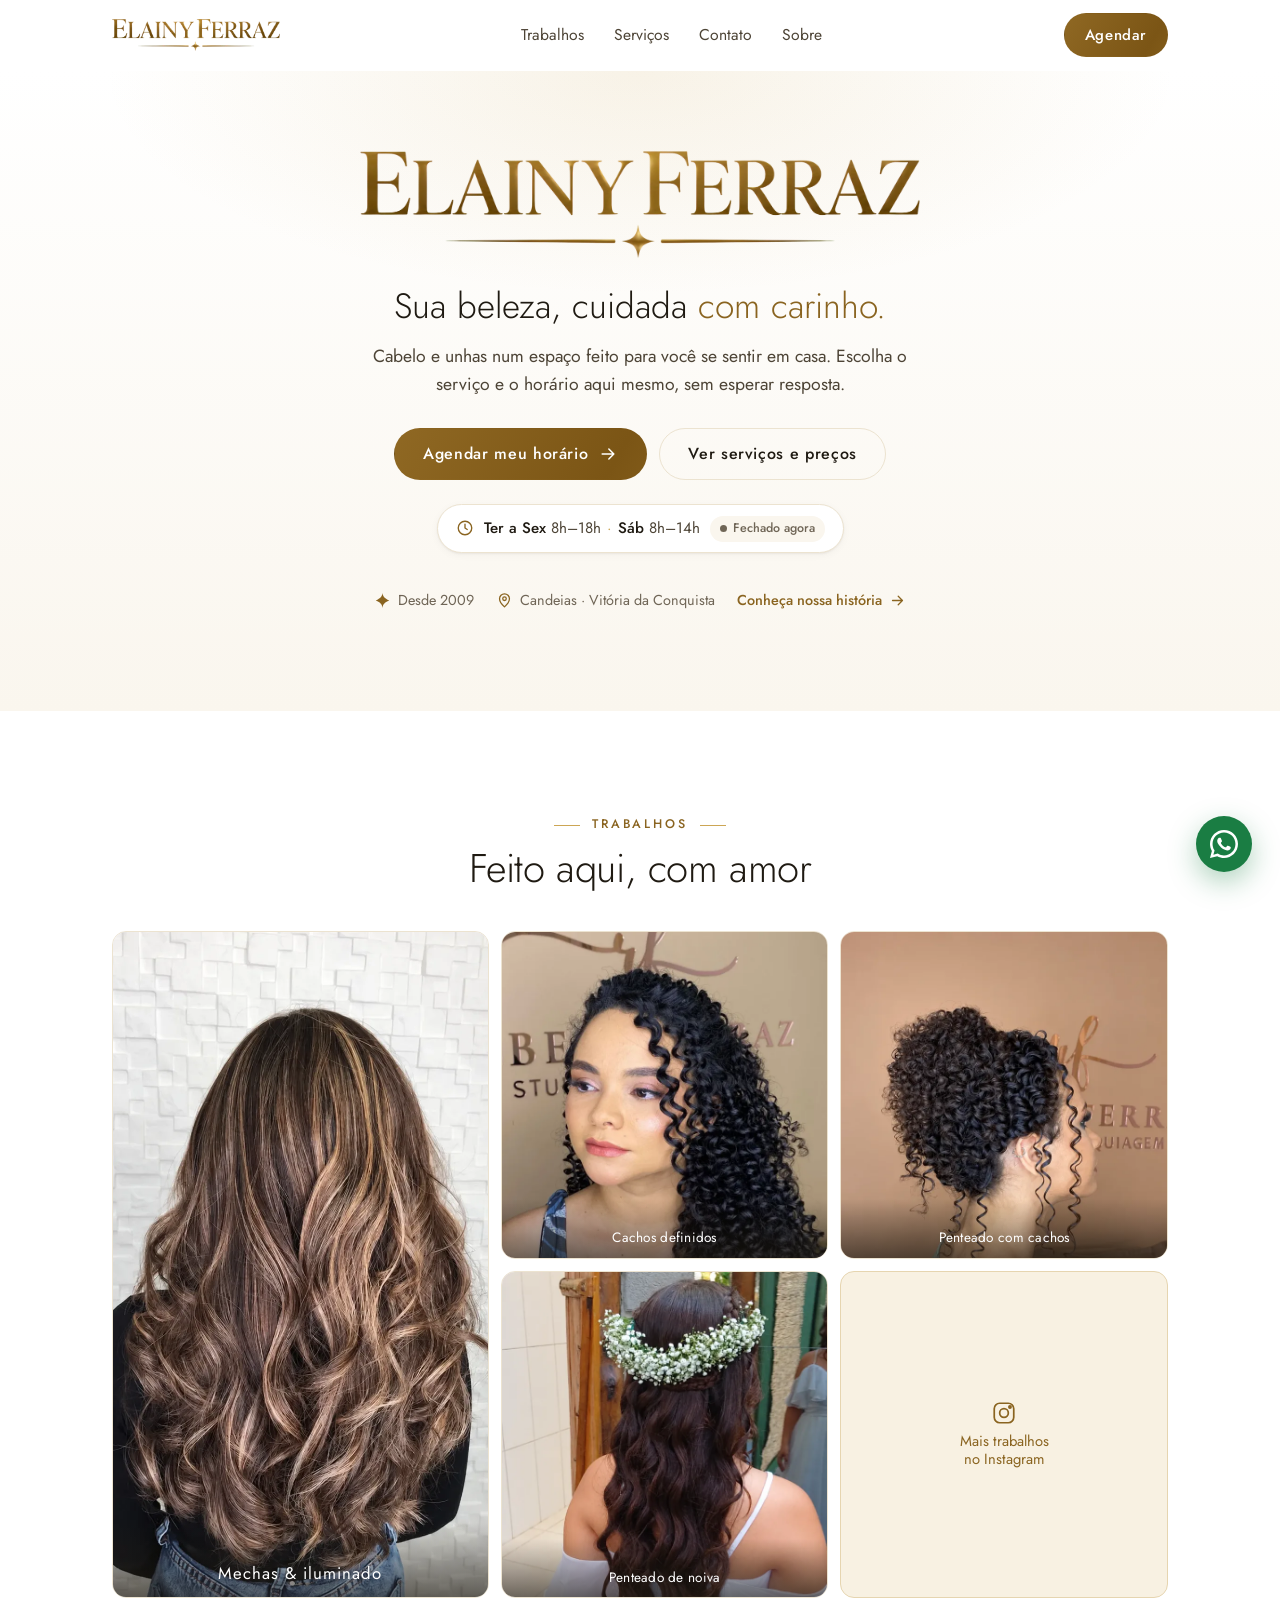
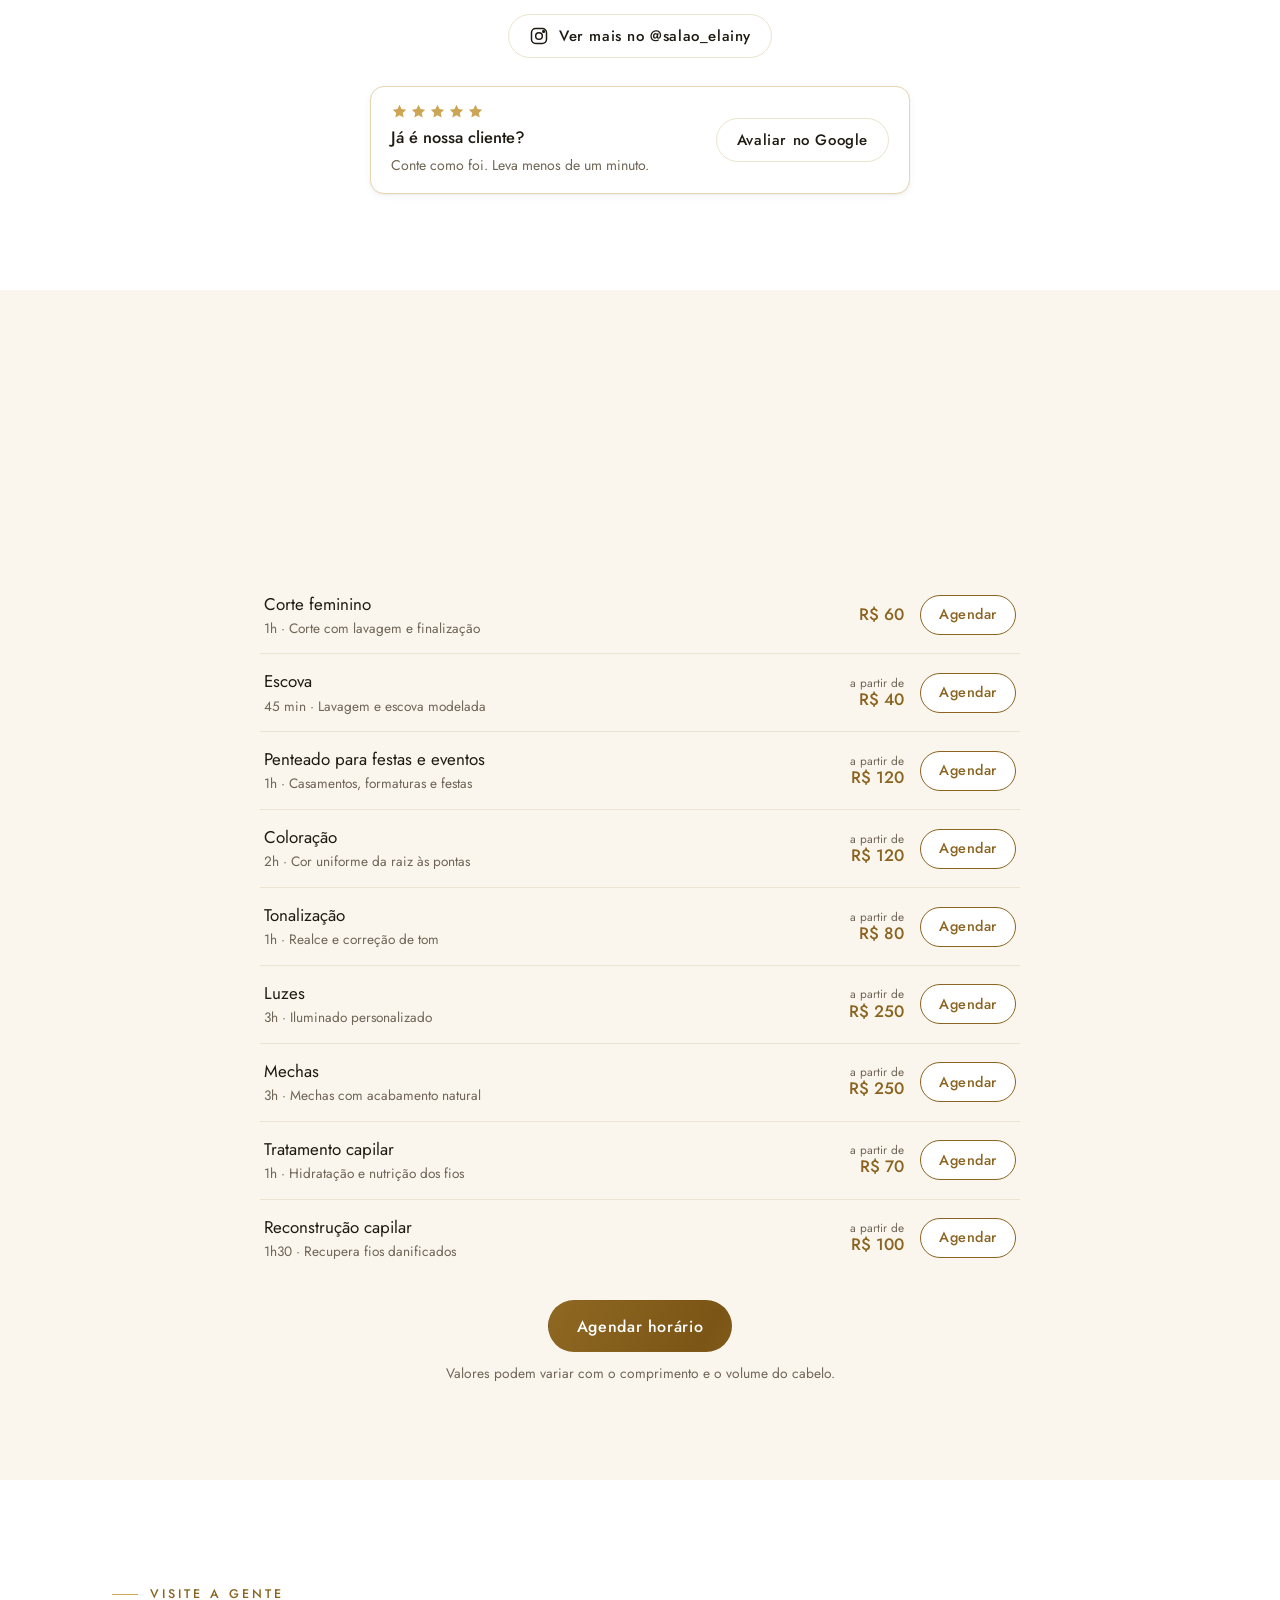
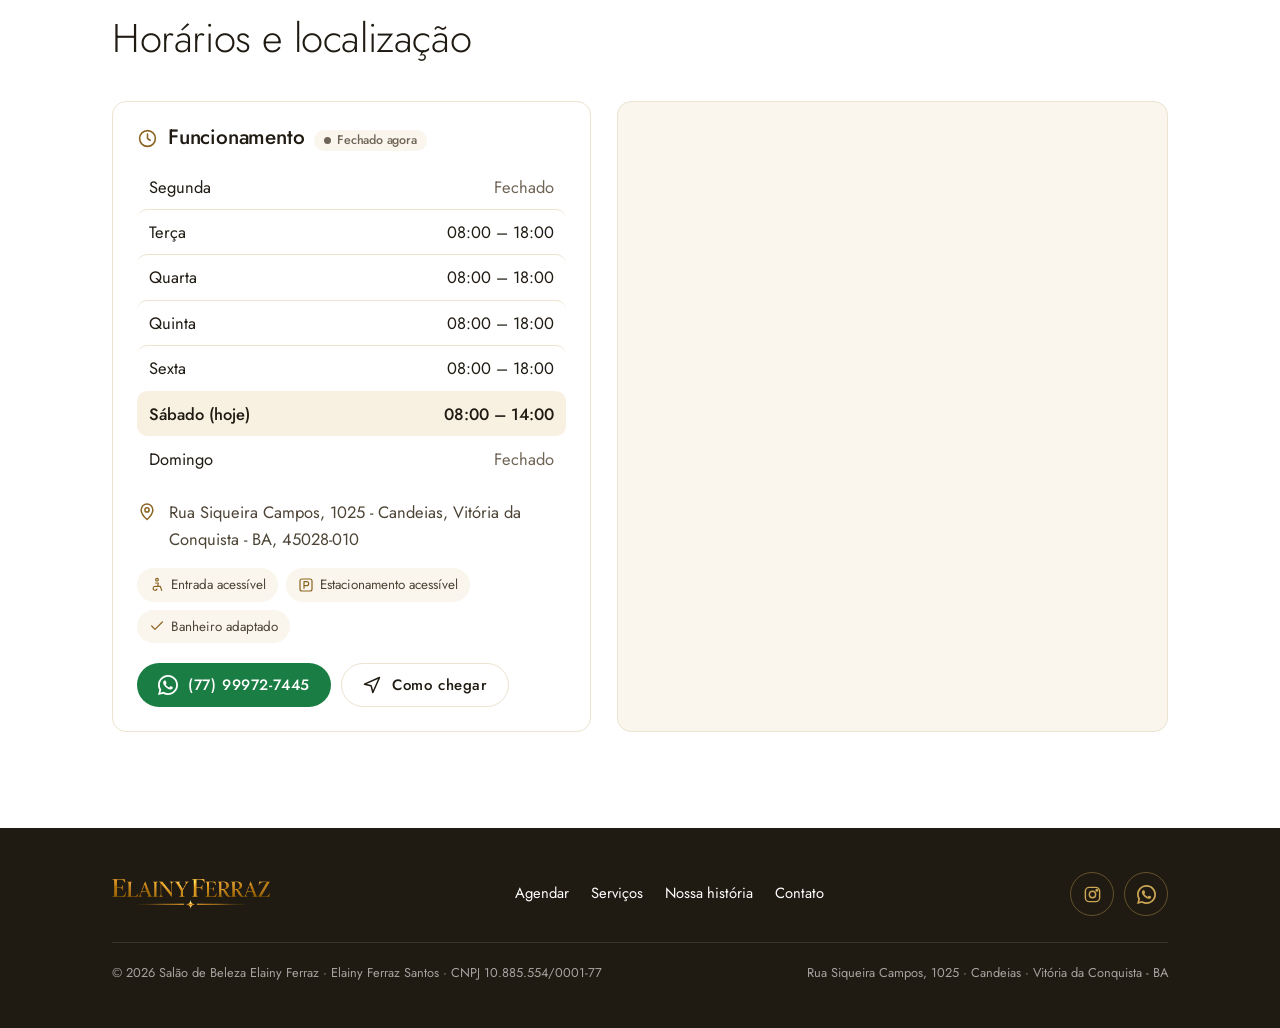
==== commit fa4c0b26: "Trabalhos (fotos) antes de Serviços e preços" ====
--- a/index.html
+++ b/index.html
@@ -64,8 +64,8 @@
         <picture><source srcset="img/logo-sm.webp" type="image/webp"><img src="img/logo-sm.png" alt="Elainy Ferraz" width="168" height="32"></picture>
       </a>
       <nav class="nav" aria-label="Principal">
+        <a href="#trabalhos">Trabalhos</a>
         <a href="#servicos">Serviços</a>
-        <a href="#trabalhos">Trabalhos</a>
         <a href="#contato">Contato</a>
         <a href="sobre.html">Sobre</a>
       </nav>
@@ -102,8 +102,56 @@
       </div>
     </section>
 
+    <!-- ============ TRABALHOS ============ -->
+    <section class="section" id="trabalhos">
+      <div class="container">
+        <div class="section-head section-head--center reveal">
+          <span class="eyebrow eyebrow--center">Trabalhos</span>
+          <h2>Feito aqui, com amor</h2>
+        </div>
+        <!-- Fotos em img/trabalhos/ (originais em assets-originais/fotos/). Para trocar: mesmo nome de arquivo, ou ajuste aqui. -->
+        <div class="gallery reveal">
+          <a class="gallery__item gallery__item--destaque" href="https://www.instagram.com/salao_elainy/" target="_blank" rel="noopener">
+            <picture><source srcset="img/trabalhos/mechas-caramelo.webp" type="image/webp"><img src="img/trabalhos/mechas-caramelo.jpg" alt="Cabelo longo ondulado com mechas caramelo, visto de costas" width="1000" height="1250"></picture>
+            <span class="gallery__legenda">Mechas &amp; iluminado</span>
+          </a>
+          <a class="gallery__item" href="https://www.instagram.com/salao_elainy/" target="_blank" rel="noopener">
+            <picture><source srcset="img/trabalhos/cachos-definidos.webp" type="image/webp"><img src="img/trabalhos/cachos-definidos.jpg" alt="Cliente com cachos definidos e maquiagem feita no salão" loading="lazy" width="700" height="700"></picture>
+            <span class="gallery__legenda">Cachos definidos</span>
+          </a>
+          <a class="gallery__item" href="https://www.instagram.com/salao_elainy/" target="_blank" rel="noopener">
+            <picture><source srcset="img/trabalhos/penteado-cachos.webp" type="image/webp"><img src="img/trabalhos/penteado-cachos.jpg" alt="Penteado preso com cachos, visto de perfil" loading="lazy" width="700" height="700"></picture>
+            <span class="gallery__legenda">Penteado com cachos</span>
+          </a>
+          <a class="gallery__item" href="https://www.instagram.com/salao_elainy/" target="_blank" rel="noopener">
+            <picture><source srcset="img/trabalhos/penteado-noiva.webp" type="image/webp"><img src="img/trabalhos/penteado-noiva.jpg" alt="Penteado de noiva com ondas e coroa de flores" loading="lazy" width="700" height="700"></picture>
+            <span class="gallery__legenda">Penteado de noiva</span>
+          </a>
+          <a class="gallery__item gallery__item--ig" href="https://www.instagram.com/salao_elainy/" target="_blank" rel="noopener">
+            <span class="gallery__ph"><svg viewBox="0 0 24 24" fill="none" stroke="currentColor" stroke-width="1.6" aria-hidden="true"><rect x="3" y="3" width="18" height="18" rx="5"/><circle cx="12" cy="12" r="4"/><circle cx="17.5" cy="6.5" r="1" fill="currentColor"/></svg>Mais trabalhos<br>no Instagram</span>
+          </a>
+        </div>
+        <div class="gallery-foot">
+          <a class="btn btn--ghost btn--sm" href="https://www.instagram.com/salao_elainy/" target="_blank" rel="noopener">
+            <svg viewBox="0 0 24 24" fill="none" stroke="currentColor" stroke-width="1.8" aria-hidden="true"><rect x="3" y="3" width="18" height="18" rx="5"/><circle cx="12" cy="12" r="4"/><circle cx="17.5" cy="6.5" r="1" fill="currentColor"/></svg>
+            Ver mais no @salao_elainy
+          </a>
+        </div>
+        <div class="review-band reveal">
+          <div class="review-band__text">
+            <div class="stars" aria-hidden="true">
+              <svg viewBox="0 0 24 24" fill="currentColor"><path d="M12 2.5l2.9 6.1 6.6.8-4.9 4.6 1.3 6.6L12 17.3l-5.9 3.3 1.3-6.6-4.9-4.6 6.6-.8z"/></svg><svg viewBox="0 0 24 24" fill="currentColor"><path d="M12 2.5l2.9 6.1 6.6.8-4.9 4.6 1.3 6.6L12 17.3l-5.9 3.3 1.3-6.6-4.9-4.6 6.6-.8z"/></svg><svg viewBox="0 0 24 24" fill="currentColor"><path d="M12 2.5l2.9 6.1 6.6.8-4.9 4.6 1.3 6.6L12 17.3l-5.9 3.3 1.3-6.6-4.9-4.6 6.6-.8z"/></svg><svg viewBox="0 0 24 24" fill="currentColor"><path d="M12 2.5l2.9 6.1 6.6.8-4.9 4.6 1.3 6.6L12 17.3l-5.9 3.3 1.3-6.6-4.9-4.6 6.6-.8z"/></svg><svg viewBox="0 0 24 24" fill="currentColor"><path d="M12 2.5l2.9 6.1 6.6.8-4.9 4.6 1.3 6.6L12 17.3l-5.9 3.3 1.3-6.6-4.9-4.6 6.6-.8z"/></svg>
+            </div>
+            <div><strong>Já é nossa cliente?</strong><span>Conte como foi. Leva menos de um minuto.</span></div>
+          </div>
+          <a class="btn btn--ghost btn--sm" id="btn-avaliar" href="https://www.google.com/search?q=Sal%C3%A3o+de+Beleza+Elainy+Ferraz+Vit%C3%B3ria+da+Conquista" target="_blank" rel="noopener">Avaliar no Google</a>
+        </div>
+
+      </div>
+    </section>
+
     <!-- ============ SERVIÇOS ============ -->
-    <section class="section" id="servicos">
+    <section class="section section--alt" id="servicos">
       <div class="container">
         <div class="section-head section-head--center reveal">
           <span class="eyebrow eyebrow--center">Serviços</span>
@@ -119,54 +167,6 @@
           <a class="btn" href="agendar.html">Agendar horário</a>
           <p>Valores podem variar com o comprimento e o volume do cabelo.</p>
         </div>
-      </div>
-    </section>
-
-    <!-- ============ TRABALHOS ============ -->
-    <section class="section section--alt" id="trabalhos">
-      <div class="container">
-        <div class="section-head section-head--center reveal">
-          <span class="eyebrow eyebrow--center">Trabalhos</span>
-          <h2>Feito aqui, com amor</h2>
-        </div>
-        <!-- Fotos em img/trabalhos/ (originais em assets-originais/fotos/). Para trocar: mesmo nome de arquivo, ou ajuste aqui. -->
-        <div class="gallery reveal">
-          <a class="gallery__item gallery__item--destaque" href="https://www.instagram.com/salao_elainy/" target="_blank" rel="noopener">
-            <picture><source srcset="img/trabalhos/mechas-caramelo.webp" type="image/webp"><img src="img/trabalhos/mechas-caramelo.jpg" alt="Cabelo longo ondulado com mechas caramelo, visto de costas" width="1000" height="1250"></picture>
-            <span class="gallery__legenda">Mechas &amp; iluminado</span>
-          </a>
-          <a class="gallery__item" href="https://www.instagram.com/salao_elainy/" target="_blank" rel="noopener">
-            <picture><source srcset="img/trabalhos/cachos-definidos.webp" type="image/webp"><img src="img/trabalhos/cachos-definidos.jpg" alt="Cliente com cachos definidos e maquiagem feita no salão" loading="lazy" width="700" height="700"></picture>
-            <span class="gallery__legenda">Cachos definidos</span>
-          </a>
-          <a class="gallery__item" href="https://www.instagram.com/salao_elainy/" target="_blank" rel="noopener">
-            <picture><source srcset="img/trabalhos/penteado-cachos.webp" type="image/webp"><img src="img/trabalhos/penteado-cachos.jpg" alt="Penteado preso com cachos, visto de perfil" loading="lazy" width="700" height="700"></picture>
-            <span class="gallery__legenda">Penteado com cachos</span>
-          </a>
-          <a class="gallery__item" href="https://www.instagram.com/salao_elainy/" target="_blank" rel="noopener">
-            <picture><source srcset="img/trabalhos/penteado-noiva.webp" type="image/webp"><img src="img/trabalhos/penteado-noiva.jpg" alt="Penteado de noiva com ondas e coroa de flores" loading="lazy" width="700" height="700"></picture>
-            <span class="gallery__legenda">Penteado de noiva</span>
-          </a>
-          <a class="gallery__item gallery__item--ig" href="https://www.instagram.com/salao_elainy/" target="_blank" rel="noopener">
-            <span class="gallery__ph"><svg viewBox="0 0 24 24" fill="none" stroke="currentColor" stroke-width="1.6" aria-hidden="true"><rect x="3" y="3" width="18" height="18" rx="5"/><circle cx="12" cy="12" r="4"/><circle cx="17.5" cy="6.5" r="1" fill="currentColor"/></svg>Mais trabalhos<br>no Instagram</span>
-          </a>
-        </div>
-        <div class="gallery-foot">
-          <a class="btn btn--ghost btn--sm" href="https://www.instagram.com/salao_elainy/" target="_blank" rel="noopener">
-            <svg viewBox="0 0 24 24" fill="none" stroke="currentColor" stroke-width="1.8" aria-hidden="true"><rect x="3" y="3" width="18" height="18" rx="5"/><circle cx="12" cy="12" r="4"/><circle cx="17.5" cy="6.5" r="1" fill="currentColor"/></svg>
-            Ver mais no @salao_elainy
-          </a>
-        </div>
-        <div class="review-band reveal">
-          <div class="review-band__text">
-            <div class="stars" aria-hidden="true">
-              <svg viewBox="0 0 24 24" fill="currentColor"><path d="M12 2.5l2.9 6.1 6.6.8-4.9 4.6 1.3 6.6L12 17.3l-5.9 3.3 1.3-6.6-4.9-4.6 6.6-.8z"/></svg><svg viewBox="0 0 24 24" fill="currentColor"><path d="M12 2.5l2.9 6.1 6.6.8-4.9 4.6 1.3 6.6L12 17.3l-5.9 3.3 1.3-6.6-4.9-4.6 6.6-.8z"/></svg><svg viewBox="0 0 24 24" fill="currentColor"><path d="M12 2.5l2.9 6.1 6.6.8-4.9 4.6 1.3 6.6L12 17.3l-5.9 3.3 1.3-6.6-4.9-4.6 6.6-.8z"/></svg><svg viewBox="0 0 24 24" fill="currentColor"><path d="M12 2.5l2.9 6.1 6.6.8-4.9 4.6 1.3 6.6L12 17.3l-5.9 3.3 1.3-6.6-4.9-4.6 6.6-.8z"/></svg><svg viewBox="0 0 24 24" fill="currentColor"><path d="M12 2.5l2.9 6.1 6.6.8-4.9 4.6 1.3 6.6L12 17.3l-5.9 3.3 1.3-6.6-4.9-4.6 6.6-.8z"/></svg>
-            </div>
-            <div><strong>Já é nossa cliente?</strong><span>Conte como foi. Leva menos de um minuto.</span></div>
-          </div>
-          <a class="btn btn--ghost btn--sm" id="btn-avaliar" href="https://www.google.com/search?q=Sal%C3%A3o+de+Beleza+Elainy+Ferraz+Vit%C3%B3ria+da+Conquista" target="_blank" rel="noopener">Avaliar no Google</a>
-        </div>
-
       </div>
     </section>
 
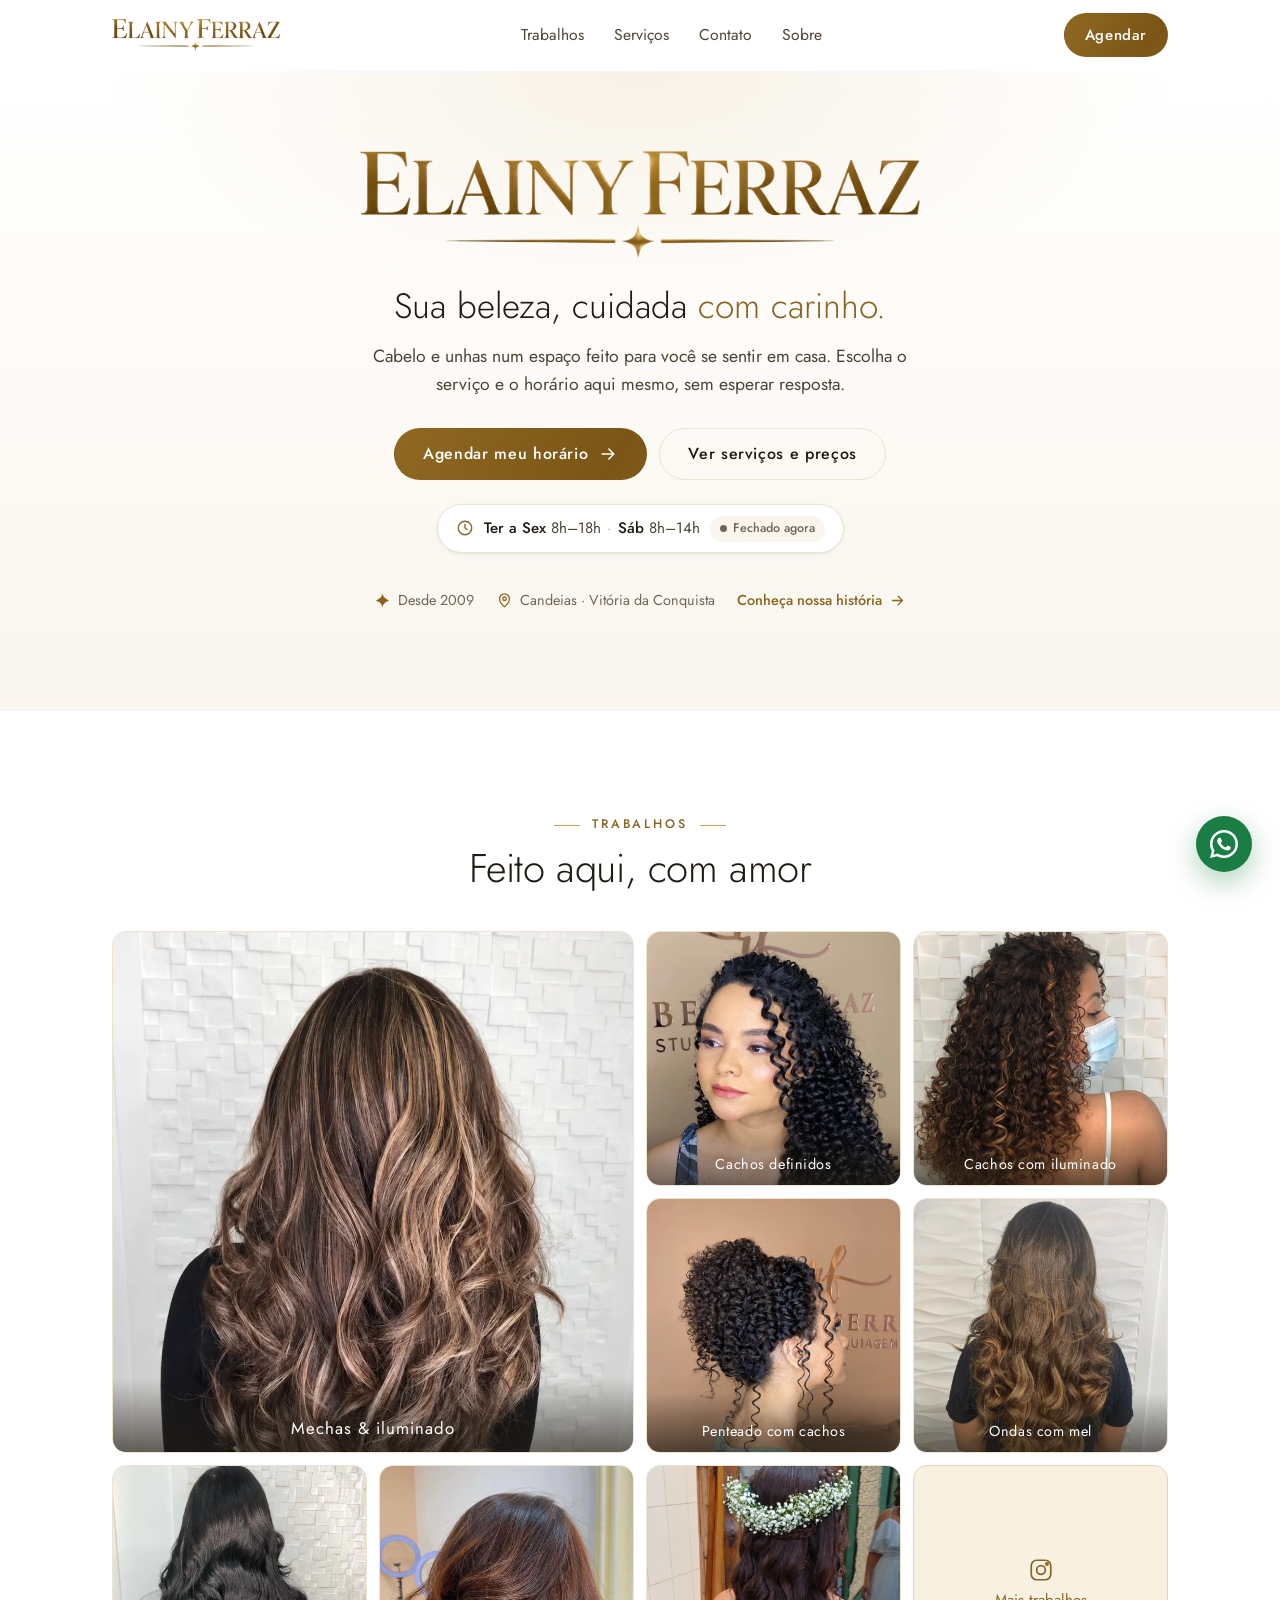
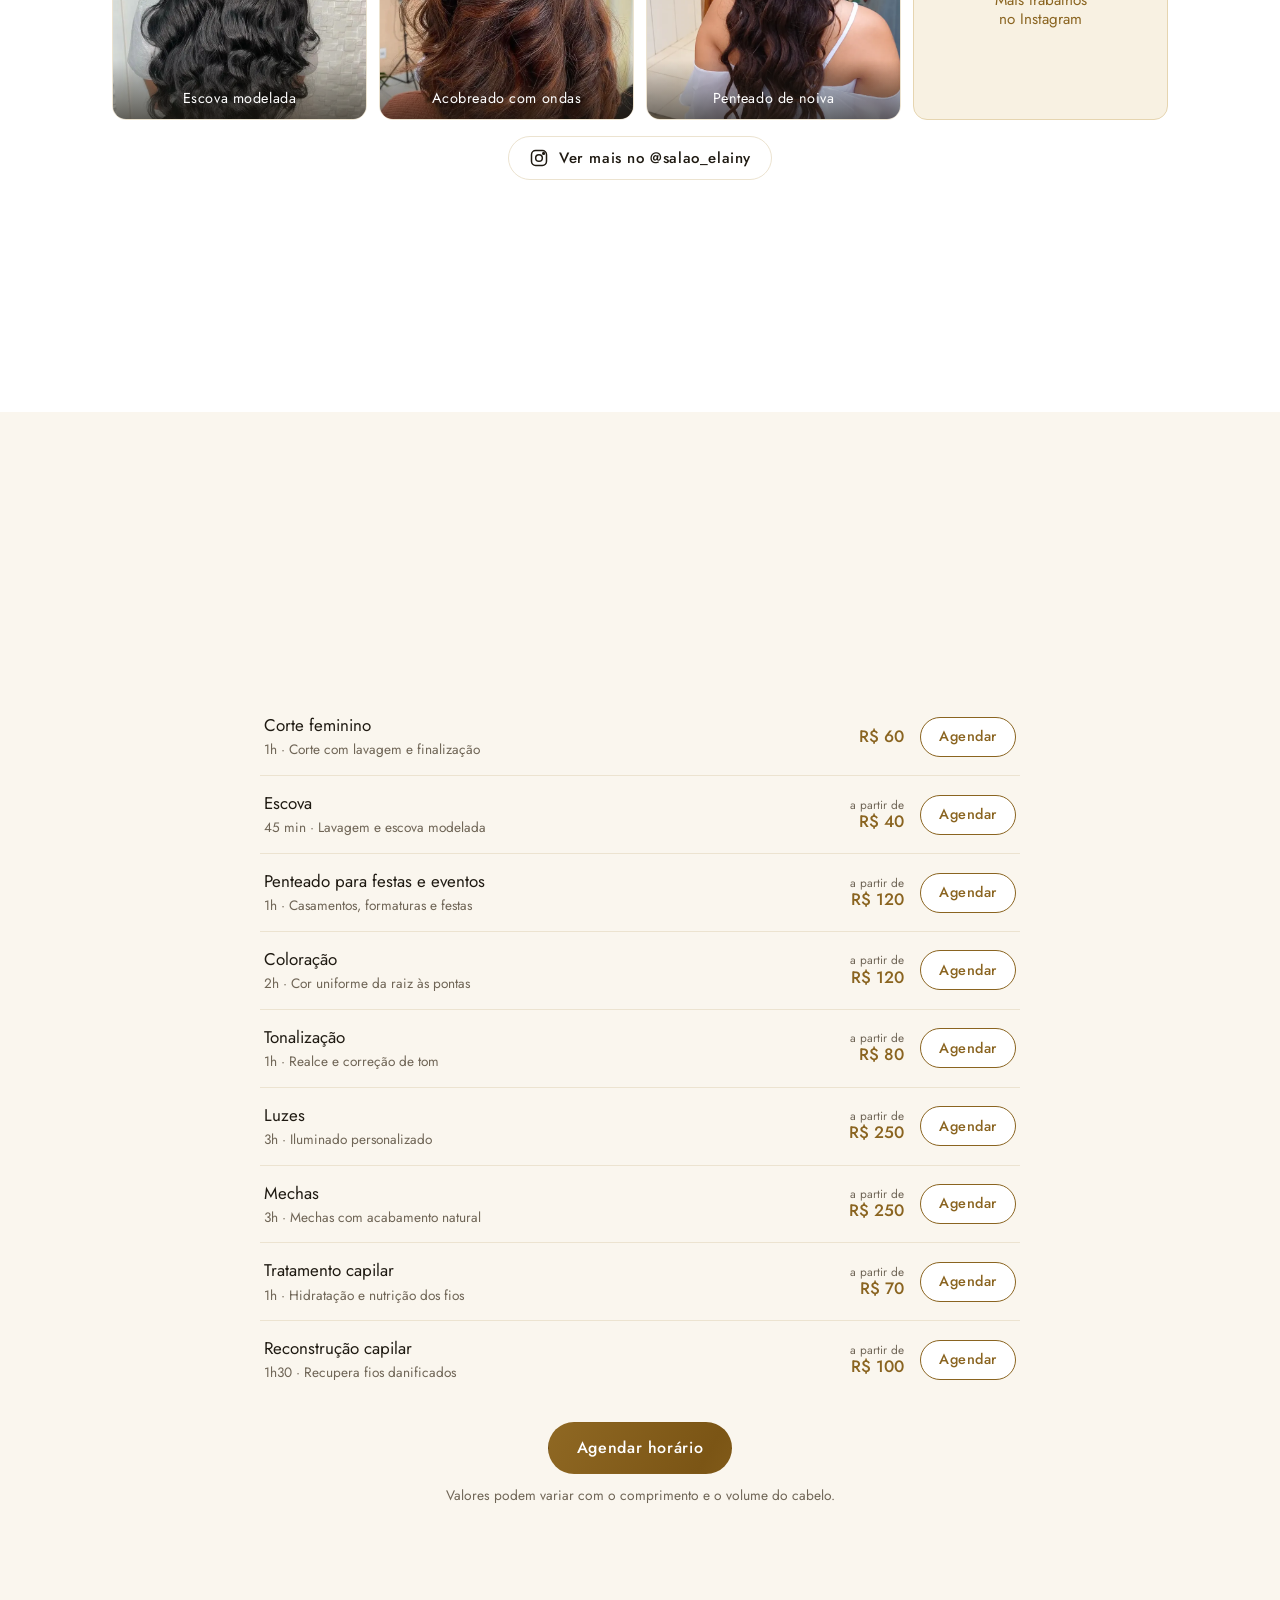
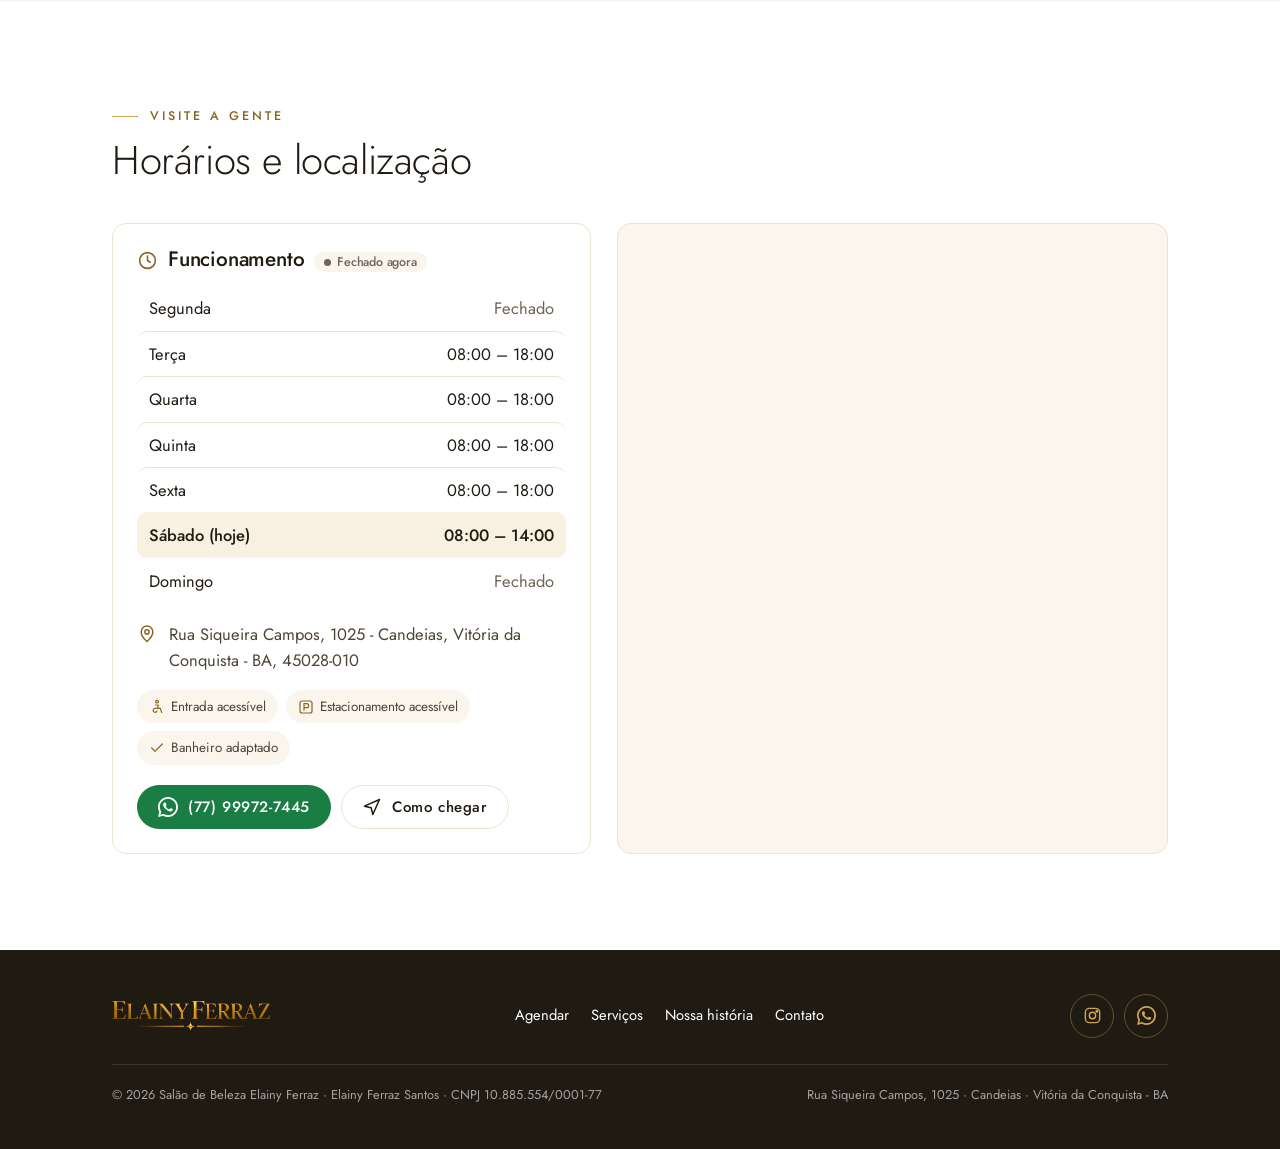
==== commit e95811a0: "Galeria Trabalhos: 4 fotos novas e carrossel no celular" ====
--- a/index.html
+++ b/index.html
@@ -109,28 +109,45 @@
           <span class="eyebrow eyebrow--center">Trabalhos</span>
           <h2>Feito aqui, com amor</h2>
         </div>
-        <!-- Fotos em img/trabalhos/ (originais em assets-originais/fotos/). Para trocar: mesmo nome de arquivo, ou ajuste aqui. -->
-        <div class="gallery reveal">
+        <!-- Fotos em img/trabalhos/ (originais em assets-originais/fotos/, gerar com npm run fotos). No celular a galeria vira carrossel. -->
+        <div class="gallery reveal" id="gallery">
           <a class="gallery__item gallery__item--destaque" href="https://www.instagram.com/salao_elainy/" target="_blank" rel="noopener">
             <picture><source srcset="img/trabalhos/mechas-caramelo.webp" type="image/webp"><img src="img/trabalhos/mechas-caramelo.jpg" alt="Cabelo longo ondulado com mechas caramelo, visto de costas" width="1000" height="1250"></picture>
             <span class="gallery__legenda">Mechas &amp; iluminado</span>
           </a>
           <a class="gallery__item" href="https://www.instagram.com/salao_elainy/" target="_blank" rel="noopener">
-            <picture><source srcset="img/trabalhos/cachos-definidos.webp" type="image/webp"><img src="img/trabalhos/cachos-definidos.jpg" alt="Cliente com cachos definidos e maquiagem feita no salão" loading="lazy" width="700" height="700"></picture>
+            <picture><source srcset="img/trabalhos/cachos-definidos.webp" type="image/webp"><img src="img/trabalhos/cachos-definidos.jpg" alt="Cliente com cachos definidos e maquiagem feita no salão" loading="lazy" width="800" height="1000"></picture>
             <span class="gallery__legenda">Cachos definidos</span>
           </a>
           <a class="gallery__item" href="https://www.instagram.com/salao_elainy/" target="_blank" rel="noopener">
-            <picture><source srcset="img/trabalhos/penteado-cachos.webp" type="image/webp"><img src="img/trabalhos/penteado-cachos.jpg" alt="Penteado preso com cachos, visto de perfil" loading="lazy" width="700" height="700"></picture>
+            <picture><source srcset="img/trabalhos/cachos-iluminados.webp" type="image/webp"><img src="img/trabalhos/cachos-iluminados.jpg" alt="Cachos longos com iluminado caramelo, vistos de lado" loading="lazy" width="800" height="1000"></picture>
+            <span class="gallery__legenda">Cachos com iluminado</span>
+          </a>
+          <a class="gallery__item" href="https://www.instagram.com/salao_elainy/" target="_blank" rel="noopener">
+            <picture><source srcset="img/trabalhos/penteado-cachos.webp" type="image/webp"><img src="img/trabalhos/penteado-cachos.jpg" alt="Penteado preso com cachos, visto de perfil" loading="lazy" width="800" height="1000"></picture>
             <span class="gallery__legenda">Penteado com cachos</span>
           </a>
           <a class="gallery__item" href="https://www.instagram.com/salao_elainy/" target="_blank" rel="noopener">
-            <picture><source srcset="img/trabalhos/penteado-noiva.webp" type="image/webp"><img src="img/trabalhos/penteado-noiva.jpg" alt="Penteado de noiva com ondas e coroa de flores" loading="lazy" width="700" height="700"></picture>
+            <picture><source srcset="img/trabalhos/ondas-mel.webp" type="image/webp"><img src="img/trabalhos/ondas-mel.jpg" alt="Cabelo longo com ondas e pontas em tom mel, visto de costas" loading="lazy" width="800" height="1000"></picture>
+            <span class="gallery__legenda">Ondas com mel</span>
+          </a>
+          <a class="gallery__item" href="https://www.instagram.com/salao_elainy/" target="_blank" rel="noopener">
+            <picture><source srcset="img/trabalhos/escova-ondas.webp" type="image/webp"><img src="img/trabalhos/escova-ondas.jpg" alt="Cabelo preto longo com escova modelada em ondas, visto de costas" loading="lazy" width="800" height="1000"></picture>
+            <span class="gallery__legenda">Escova modelada</span>
+          </a>
+          <a class="gallery__item" href="https://www.instagram.com/salao_elainy/" target="_blank" rel="noopener">
+            <picture><source srcset="img/trabalhos/curto-acobreado.webp" type="image/webp"><img src="img/trabalhos/curto-acobreado.jpg" alt="Cabelo na altura dos ombros, acobreado e com ondas" loading="lazy" width="800" height="1000"></picture>
+            <span class="gallery__legenda">Acobreado com ondas</span>
+          </a>
+          <a class="gallery__item" href="https://www.instagram.com/salao_elainy/" target="_blank" rel="noopener">
+            <picture><source srcset="img/trabalhos/penteado-noiva.webp" type="image/webp"><img src="img/trabalhos/penteado-noiva.jpg" alt="Penteado de noiva com ondas e coroa de flores" loading="lazy" width="800" height="1000"></picture>
             <span class="gallery__legenda">Penteado de noiva</span>
           </a>
           <a class="gallery__item gallery__item--ig" href="https://www.instagram.com/salao_elainy/" target="_blank" rel="noopener">
             <span class="gallery__ph"><svg viewBox="0 0 24 24" fill="none" stroke="currentColor" stroke-width="1.6" aria-hidden="true"><rect x="3" y="3" width="18" height="18" rx="5"/><circle cx="12" cy="12" r="4"/><circle cx="17.5" cy="6.5" r="1" fill="currentColor"/></svg>Mais trabalhos<br>no Instagram</span>
           </a>
         </div>
+        <div class="gallery-dots" id="gallery-dots" aria-hidden="true"></div>
         <div class="gallery-foot">
           <a class="btn btn--ghost btn--sm" href="https://www.instagram.com/salao_elainy/" target="_blank" rel="noopener">
             <svg viewBox="0 0 24 24" fill="none" stroke="currentColor" stroke-width="1.8" aria-hidden="true"><rect x="3" y="3" width="18" height="18" rx="5"/><circle cx="12" cy="12" r="4"/><circle cx="17.5" cy="6.5" r="1" fill="currentColor"/></svg>
--- a/css/style.css
+++ b/css/style.css
@@ -199,33 +199,40 @@
 .services-foot p { color: var(--muted); font-size: 0.86rem; }
 
 /* ---------- Trabalhos (faixa rolável no celular) ---------- */
-.gallery { display: grid; grid-template-columns: repeat(4, 1fr); gap: 8px; }
+/* Celular: carrossel com arrastar. Desktop: grade com a foto de destaque maior. */
+.gallery {
+  display: flex; gap: 10px; overflow-x: auto; scroll-snap-type: x mandatory; scrollbar-width: none;
+  margin-inline: calc(var(--gutter) * -1); padding-inline: var(--gutter); scroll-padding-inline: var(--gutter);
+}
+.gallery::-webkit-scrollbar { display: none; }
 .gallery__item {
-  position: relative; border-radius: var(--radius-sm); overflow: hidden; aspect-ratio: 1;
+  position: relative; border-radius: var(--radius); overflow: hidden; aspect-ratio: 4 / 5; flex: 0 0 76%; scroll-snap-align: center;
   display: grid; place-items: center; text-decoration: none; background: #fff; border: 1px solid var(--line);
 }
-.gallery__item--destaque { grid-column: 1 / -1; aspect-ratio: 1; border-radius: var(--radius); }
 .gallery__item picture { position: absolute; inset: 0; }
 .gallery__item img { width: 100%; height: 100%; object-fit: cover; transition: transform .6s var(--ease); }
-.gallery__item--destaque img { object-position: 50% 30%; }
 .gallery__item:hover img { transform: scale(1.05); }
 .gallery__legenda {
-  position: absolute; left: 0; right: 0; bottom: 0; padding: 18px 8px 7px; font-size: 0.72rem; line-height: 1.2; color: #fff; text-align: center;
-  background: linear-gradient(transparent, rgb(31 26 18 / 0.62)); letter-spacing: 0.02em;
-}
-.gallery__item--destaque .gallery__legenda { font-size: 0.95rem; padding: 40px 14px 14px; letter-spacing: 0.06em; }
-.gallery__ph { display: flex; flex-direction: column; align-items: center; gap: 6px; color: var(--brand); font-size: 0.72rem; text-align: center; padding: 6px; line-height: 1.25; }
-.gallery__ph svg { width: 20px; height: 20px; color: var(--brand); }
+  position: absolute; left: 0; right: 0; bottom: 0; padding: 30px 12px 12px; font-size: 0.9rem; line-height: 1.2; color: #fff; text-align: center;
+  background: linear-gradient(transparent, rgb(31 26 18 / 0.62)); letter-spacing: 0.04em;
+}
+.gallery__ph { display: flex; flex-direction: column; align-items: center; gap: 8px; color: var(--brand); font-size: 0.95rem; text-align: center; padding: 6px; line-height: 1.25; }
+.gallery__ph svg { width: 26px; height: 26px; color: var(--brand); }
 .gallery__item--ig { background: var(--brand-50); border-color: #e6d5b0; }
 .gallery__item--ig:hover { background: #f3e7cc; }
+.gallery-dots { display: flex; justify-content: center; gap: 6px; margin-top: 14px; }
+.gallery-dots span { width: 6px; height: 6px; border-radius: 50%; background: #e6d5b0; transition: background .3s, transform .3s; }
+.gallery-dots span.is-on { background: var(--brand); transform: scale(1.3); }
 @media (min-width: 760px) {
-  .gallery { grid-template-columns: 1.15fr 1fr 1fr; grid-template-rows: repeat(2, minmax(0, 1fr)); gap: 12px; }
-  .gallery__item { border-radius: var(--radius); }
-  .gallery__item--destaque { grid-column: 1; grid-row: 1 / span 2; aspect-ratio: auto; }
-  .gallery__legenda { font-size: 0.85rem; padding: 30px 12px 12px; }
-  .gallery__item--destaque .gallery__legenda { font-size: 1.05rem; }
-  .gallery__ph { font-size: 0.92rem; }
-  .gallery__ph svg { width: 26px; height: 26px; }
+  .gallery {
+    display: grid; grid-template-columns: repeat(4, 1fr); gap: 12px; overflow: visible;
+    margin-inline: 0; padding-inline: 0;
+  }
+  .gallery__item { aspect-ratio: 1; }
+  .gallery__item--destaque { grid-column: span 2; grid-row: span 2; }
+  .gallery__item img { object-position: 50% 30%; }
+  .gallery__item--destaque .gallery__legenda { font-size: 1.05rem; padding: 40px 14px 14px; letter-spacing: 0.06em; }
+  .gallery-dots { display: none; }
 }
 .gallery-foot { margin-top: 16px; display: flex; justify-content: center; }
 
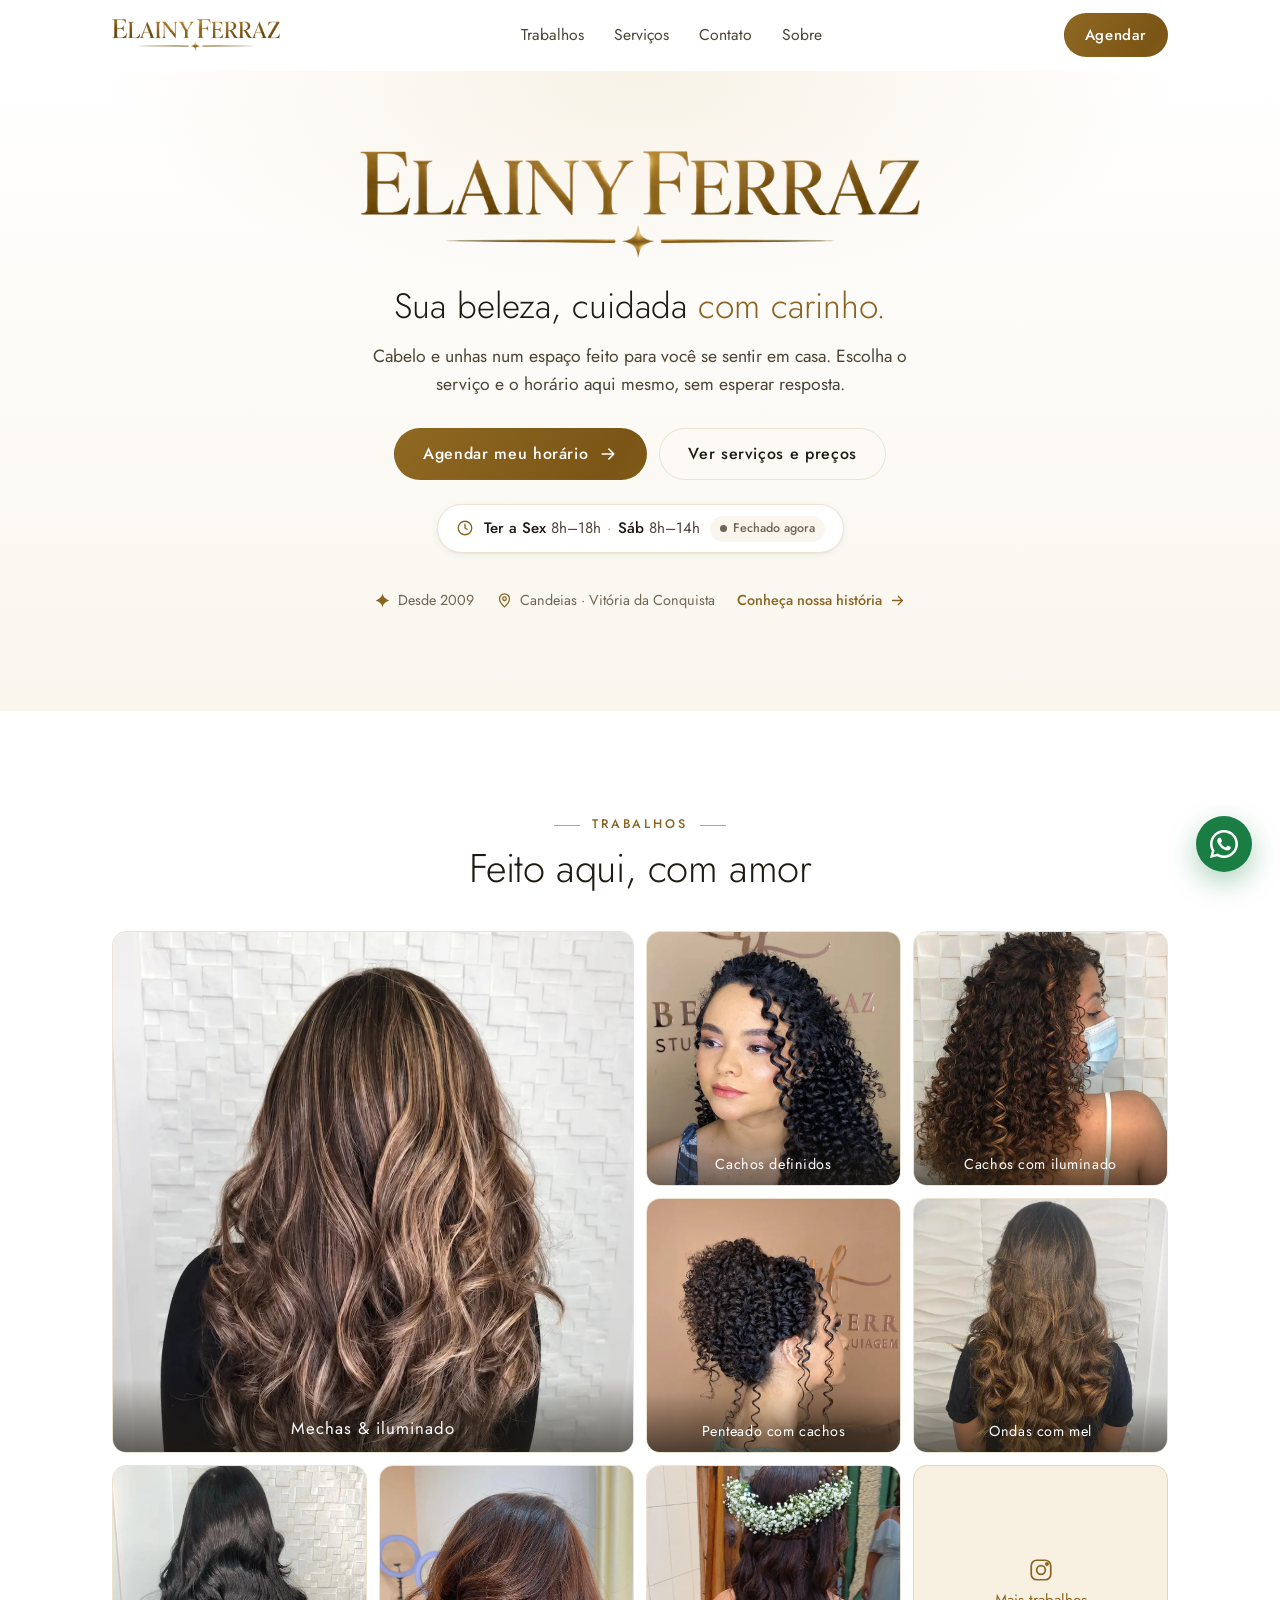
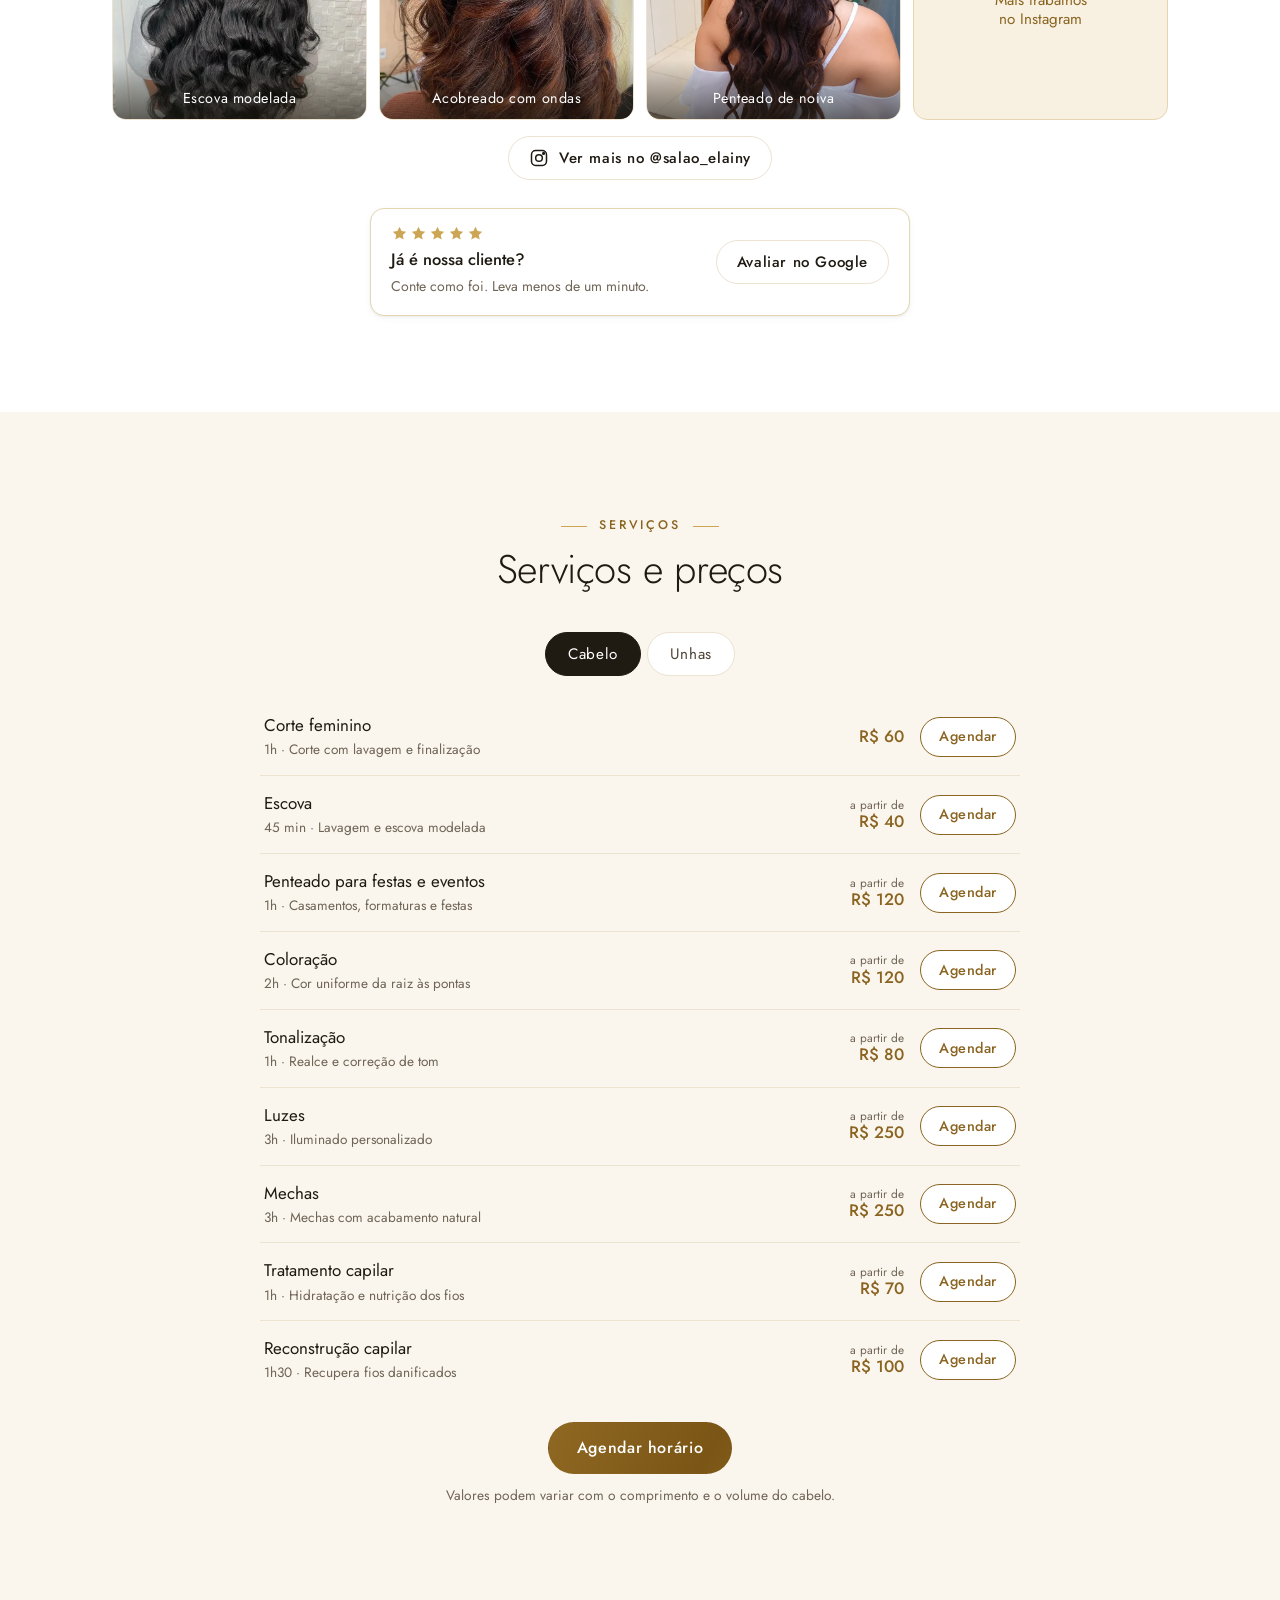
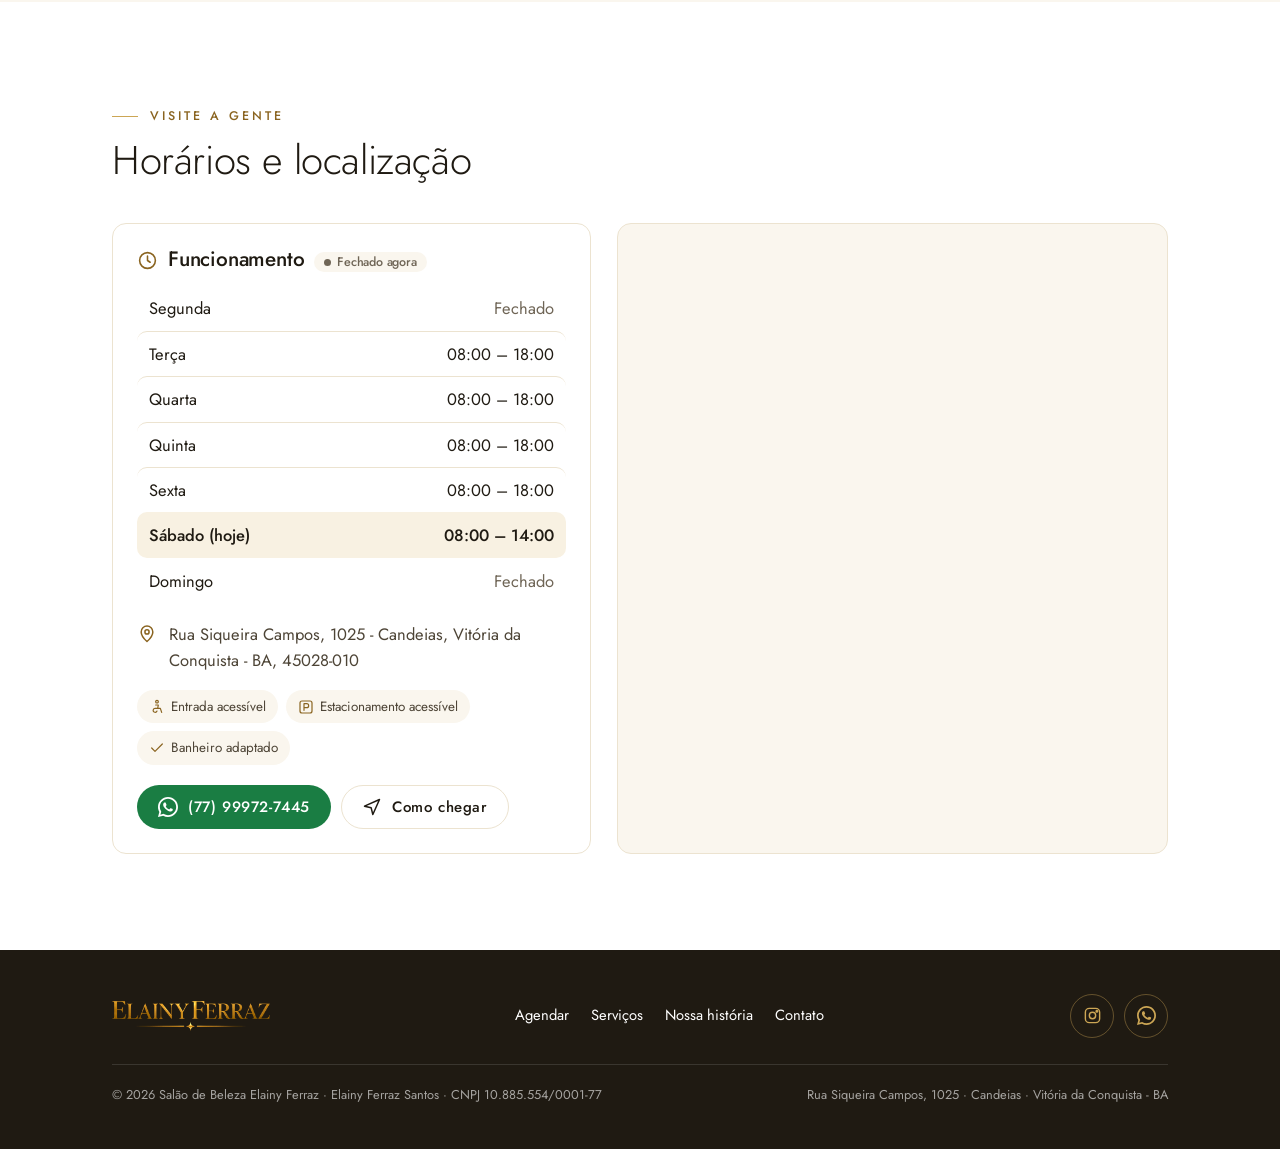
==== commit 51a84d64: "Painel na própria página (calendário do mês, busca de clientes, férias, equipe em passos); logo WebP" ====
--- a/index.html
+++ b/index.html
@@ -17,6 +17,9 @@
   <meta property="og:description" content="Cabelo e unhas em Vitória da Conquista desde 2009. Agende seu horário online.">
   <meta property="og:image" content="img/og-image.jpg">
 
+  <!-- A API de horários e preços fica no Google Apps Script: abrir a conexão cedo adianta a resposta -->
+  <link rel="preconnect" href="https://script.google.com">
+  <link rel="preconnect" href="https://script.googleusercontent.com">
   <link rel="preconnect" href="https://fonts.googleapis.com">
   <link rel="preconnect" href="https://fonts.gstatic.com" crossorigin>
   <link href="https://fonts.googleapis.com/css2?family=Jost:wght@300;400;500&display=swap" rel="stylesheet">
--- a/css/style.css
+++ b/css/style.css
@@ -235,6 +235,40 @@
   .gallery-dots { display: none; }
 }
 .gallery-foot { margin-top: 16px; display: flex; justify-content: center; }
+
+/* ---------- Foto ampliada (abre ao clicar numa foto da galeria) ---------- */
+.lightbox {
+  position: fixed; inset: 0; z-index: 200; display: flex; align-items: center; justify-content: center;
+  background: rgb(20 16 10 / 0.88); backdrop-filter: blur(6px); -webkit-backdrop-filter: blur(6px);
+  opacity: 0; visibility: hidden; transition: opacity .3s var(--ease), visibility .3s;
+}
+.lightbox.is-open { opacity: 1; visibility: visible; }
+.lightbox__fig { margin: 0; display: flex; flex-direction: column; align-items: center; gap: 12px; max-width: min(92vw, 720px); }
+.lightbox__img {
+  max-width: 100%; max-height: calc(100dvh - 160px); border-radius: var(--radius); box-shadow: 0 20px 60px rgb(0 0 0 / 0.45);
+  transform: scale(.96); transition: opacity .2s var(--ease), transform .3s var(--ease); user-select: none; -webkit-user-drag: none;
+}
+.lightbox.is-open .lightbox__img { transform: none; }
+.lightbox__img.is-trocando { opacity: 0; }
+.lightbox__legenda { color: #fff; font-size: 0.95rem; letter-spacing: 0.04em; text-align: center; }
+.lightbox__legenda small { display: block; margin-top: 2px; color: rgb(255 255 255 / 0.6); font-size: 0.78rem; }
+.lightbox__btn {
+  position: absolute; display: grid; place-items: center; width: 46px; height: 46px; border-radius: 50%; border: 0; cursor: pointer;
+  background: rgb(255 255 255 / 0.14); color: #fff; transition: background .2s;
+}
+.lightbox__btn:hover, .lightbox__btn:focus-visible { background: rgb(255 255 255 / 0.28); }
+.lightbox__btn svg { width: 22px; height: 22px; }
+.lightbox__fechar { top: 14px; right: 14px; }
+.lightbox__ant { left: 18px; top: 50%; transform: translateY(-50%); }
+.lightbox__prox { right: 18px; top: 50%; transform: translateY(-50%); }
+@media (max-width: 759px) {
+  /* No celular as setas ficam embaixo para não cobrir a foto (e dá para arrastar com o dedo) */
+  .lightbox__ant, .lightbox__prox { top: auto; bottom: 18px; transform: none; }
+  .lightbox__ant { left: calc(50% - 58px); }
+  .lightbox__prox { right: calc(50% - 58px); }
+  .lightbox__fig { margin-bottom: 44px; }
+}
+body.sem-rolagem { overflow: hidden; }
 
 /* ---------- Avaliação (faixa compacta) ---------- */
 .review-band {
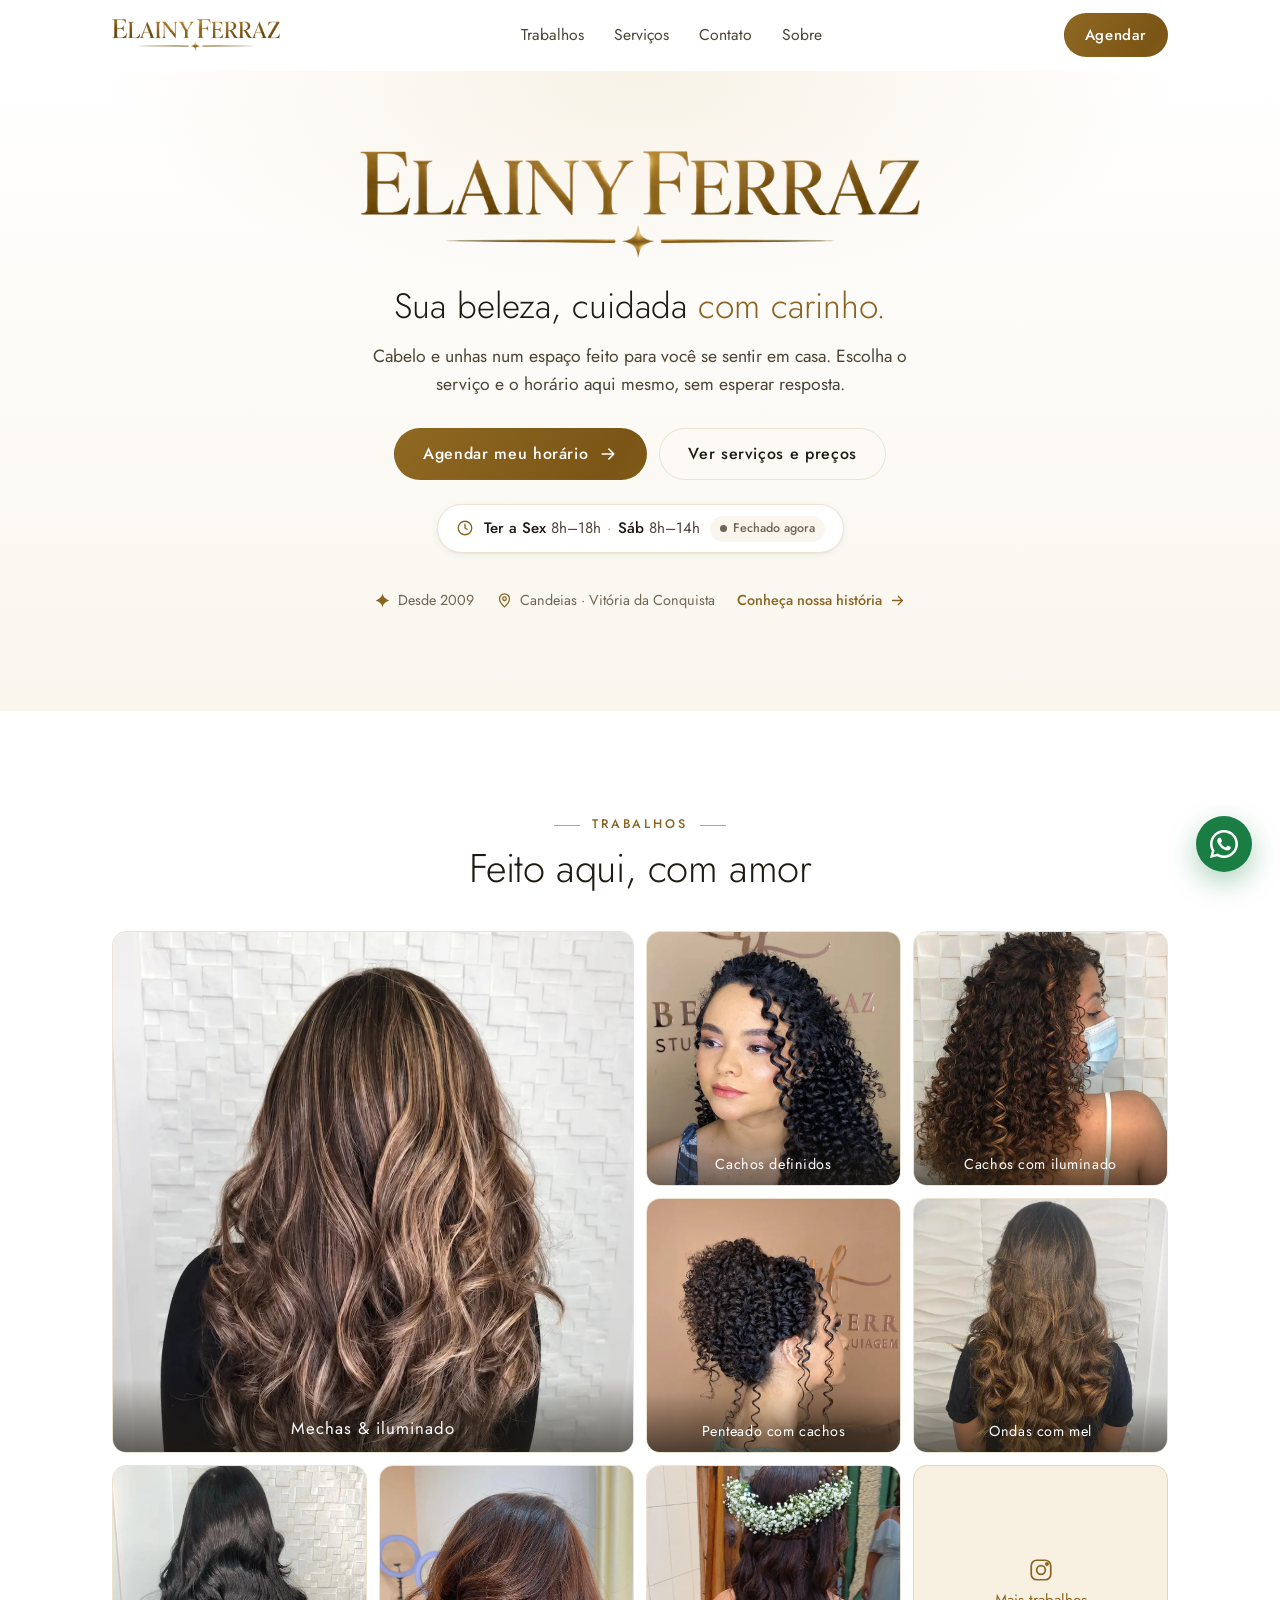
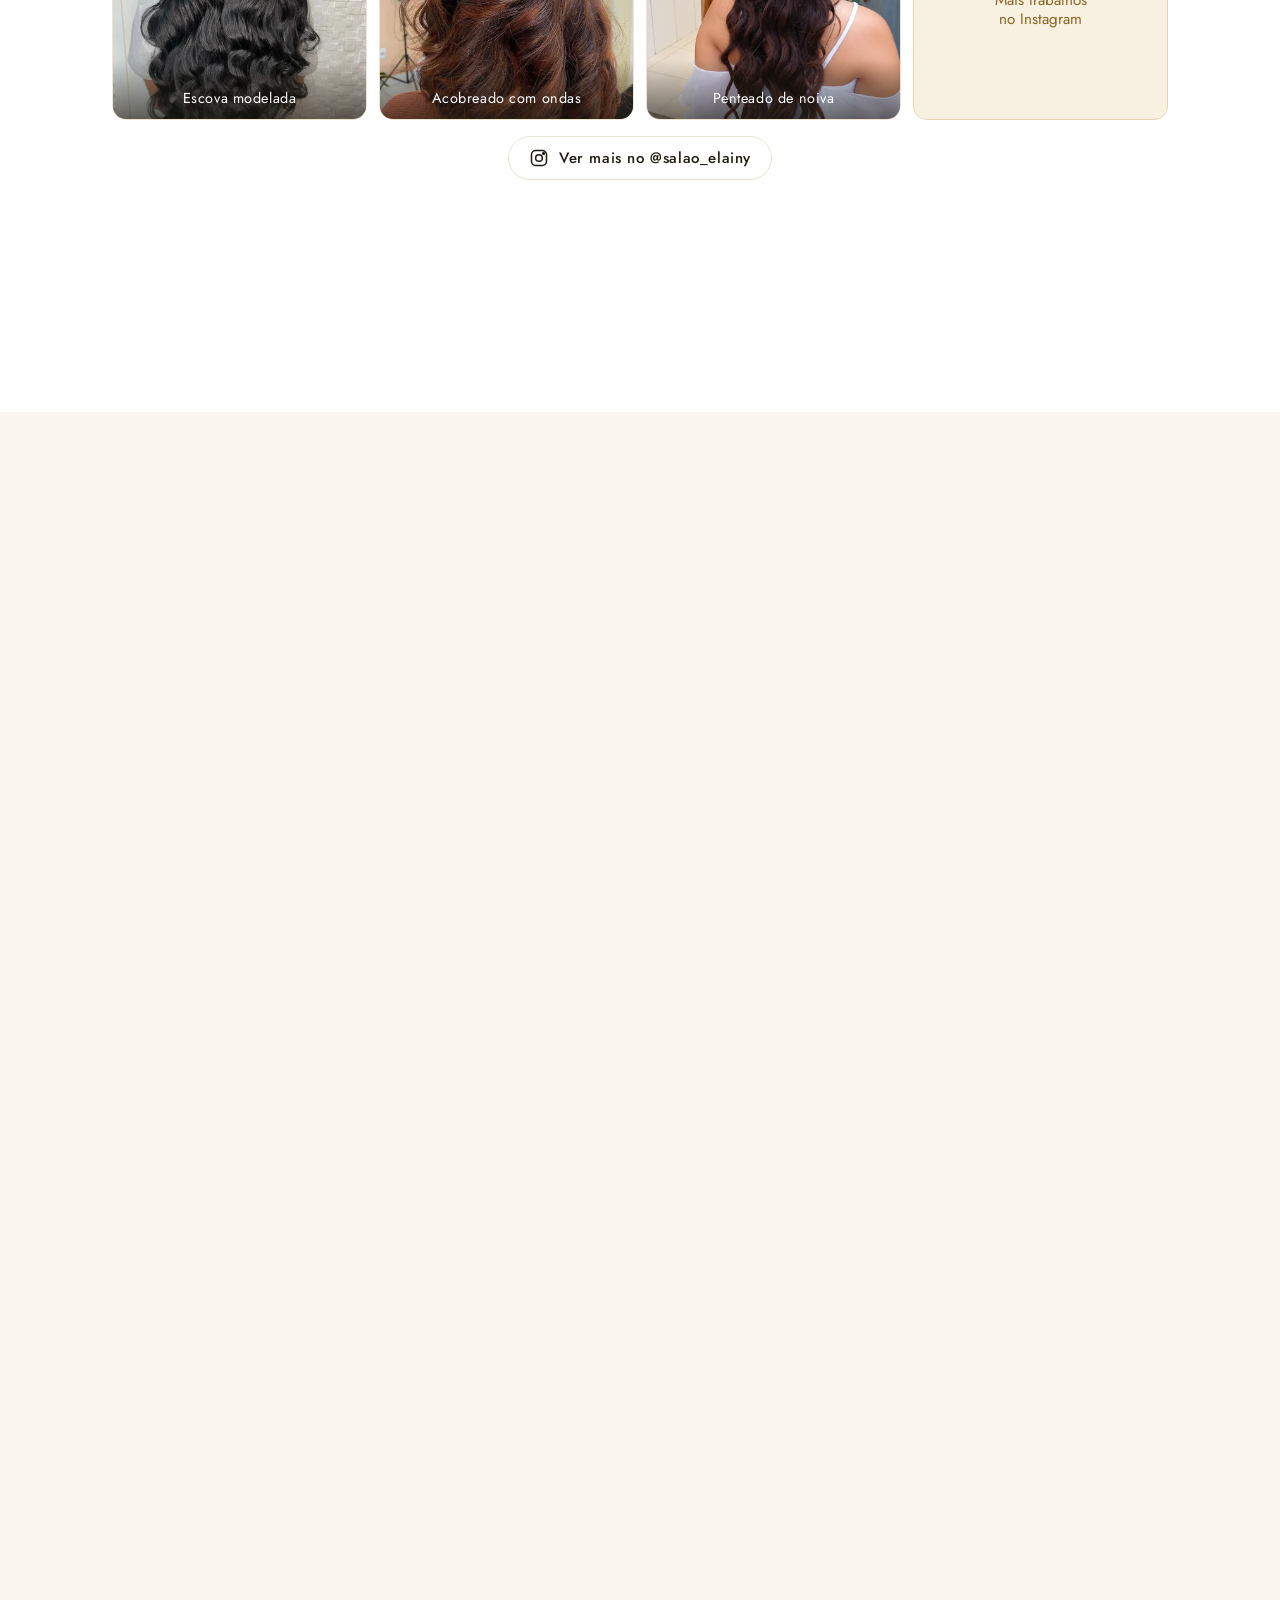
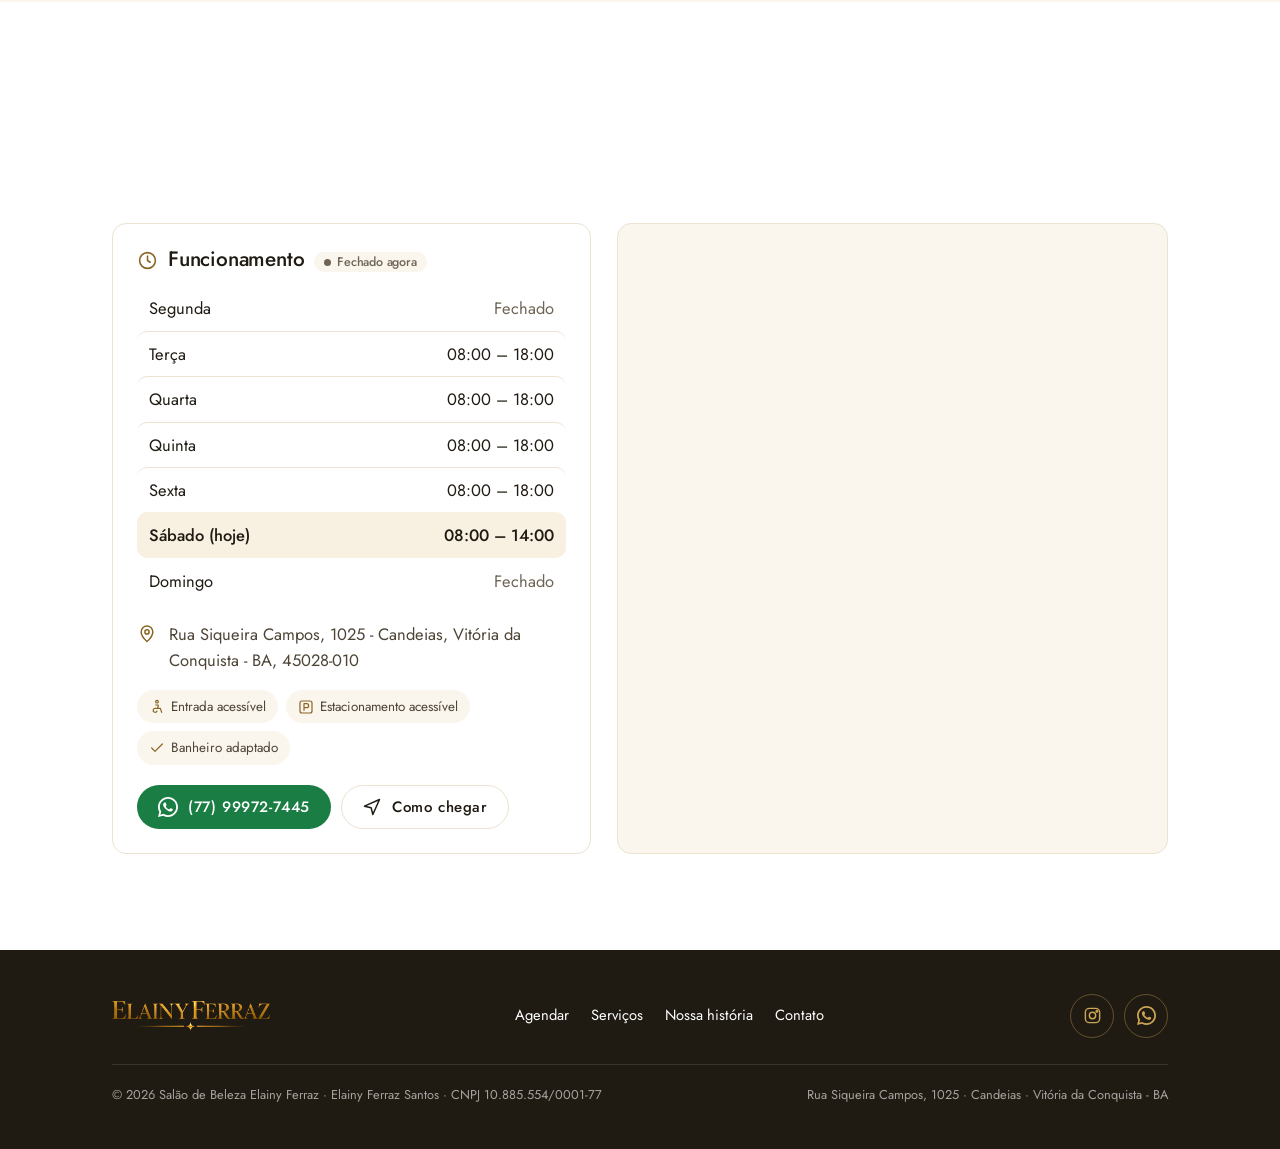
==== commit b70602c5: "Agendamento: horário com cliente aparece como "consultar" e leva ao WhatsApp; painel marca duas clie" ====
--- a/index.html
+++ b/index.html
@@ -23,7 +23,7 @@
   <link rel="preconnect" href="https://fonts.googleapis.com">
   <link rel="preconnect" href="https://fonts.gstatic.com" crossorigin>
   <link href="https://fonts.googleapis.com/css2?family=Jost:wght@300;400;500&display=swap" rel="stylesheet">
-  <link rel="stylesheet" href="css/style.css">
+  <link rel="stylesheet" href="css/style.css?v=2">
   <link rel="preload" as="image" href="img/logo.webp" type="image/webp">
 
   <script type="application/ld+json">
--- a/css/style.css
+++ b/css/style.css
@@ -460,6 +460,20 @@
 }
 .slot:hover { border-color: var(--brand); color: var(--brand); }
 .slot[aria-pressed='true'] { background: var(--gold-grad); border-color: transparent; color: #fff; }
+/* Horário que já tem cliente: pede encaixe pelo WhatsApp */
+.slot--cheio { display: flex; flex-direction: column; align-items: center; justify-content: center; line-height: 1.1; border-style: dashed; border-color: #c9a96a; background: #faf6ee; color: var(--ink-2); }
+.slot--cheio small { font-size: 0.68rem; font-weight: 500; color: var(--muted); letter-spacing: 0.02em; }
+.slot--cheio[aria-pressed='true'] { background: #fff4dc; border: 1.5px solid var(--brand); color: var(--brand); }
+.slot--cheio[aria-pressed='true'] small { color: var(--brand); }
+.slots-legenda { margin-top: 14px; font-size: 0.84rem; line-height: 1.5; color: var(--muted); }
+.slot-mini { display: inline-block; vertical-align: -2px; width: 18px; height: 14px; margin-right: 6px; border-radius: 4px; border: 1.5px dashed #c9a96a; background: #faf6ee; }
+.cheio { margin-top: 22px; padding: 18px; border-radius: var(--radius); background: #fff; border: 1.5px solid #e6d5b0; animation: stepIn .35s var(--ease); }
+.cheio__titulo { display: flex; align-items: center; gap: 8px; font-weight: 600; color: var(--brand); margin-bottom: 8px; }
+.cheio__titulo svg { width: 20px; height: 20px; flex: none; }
+.cheio p { color: var(--ink-2); font-size: 0.93rem; margin: 0 0 12px; }
+.cheio__passos { background: #faf6ee; border-radius: var(--radius-sm); padding: 10px 12px; }
+.cheio .btn { width: 100%; justify-content: center; }
+.cheio .cheio__ou { margin: 12px 0 0; font-size: 0.84rem; color: var(--muted); text-align: center; }
 .period { margin-top: 20px; }
 .period:first-child { margin-top: 0; }
 .period__title { display: flex; align-items: center; gap: 8px; font-weight: 500; font-size: 0.9rem; color: var(--ink-2); margin-bottom: 10px; }
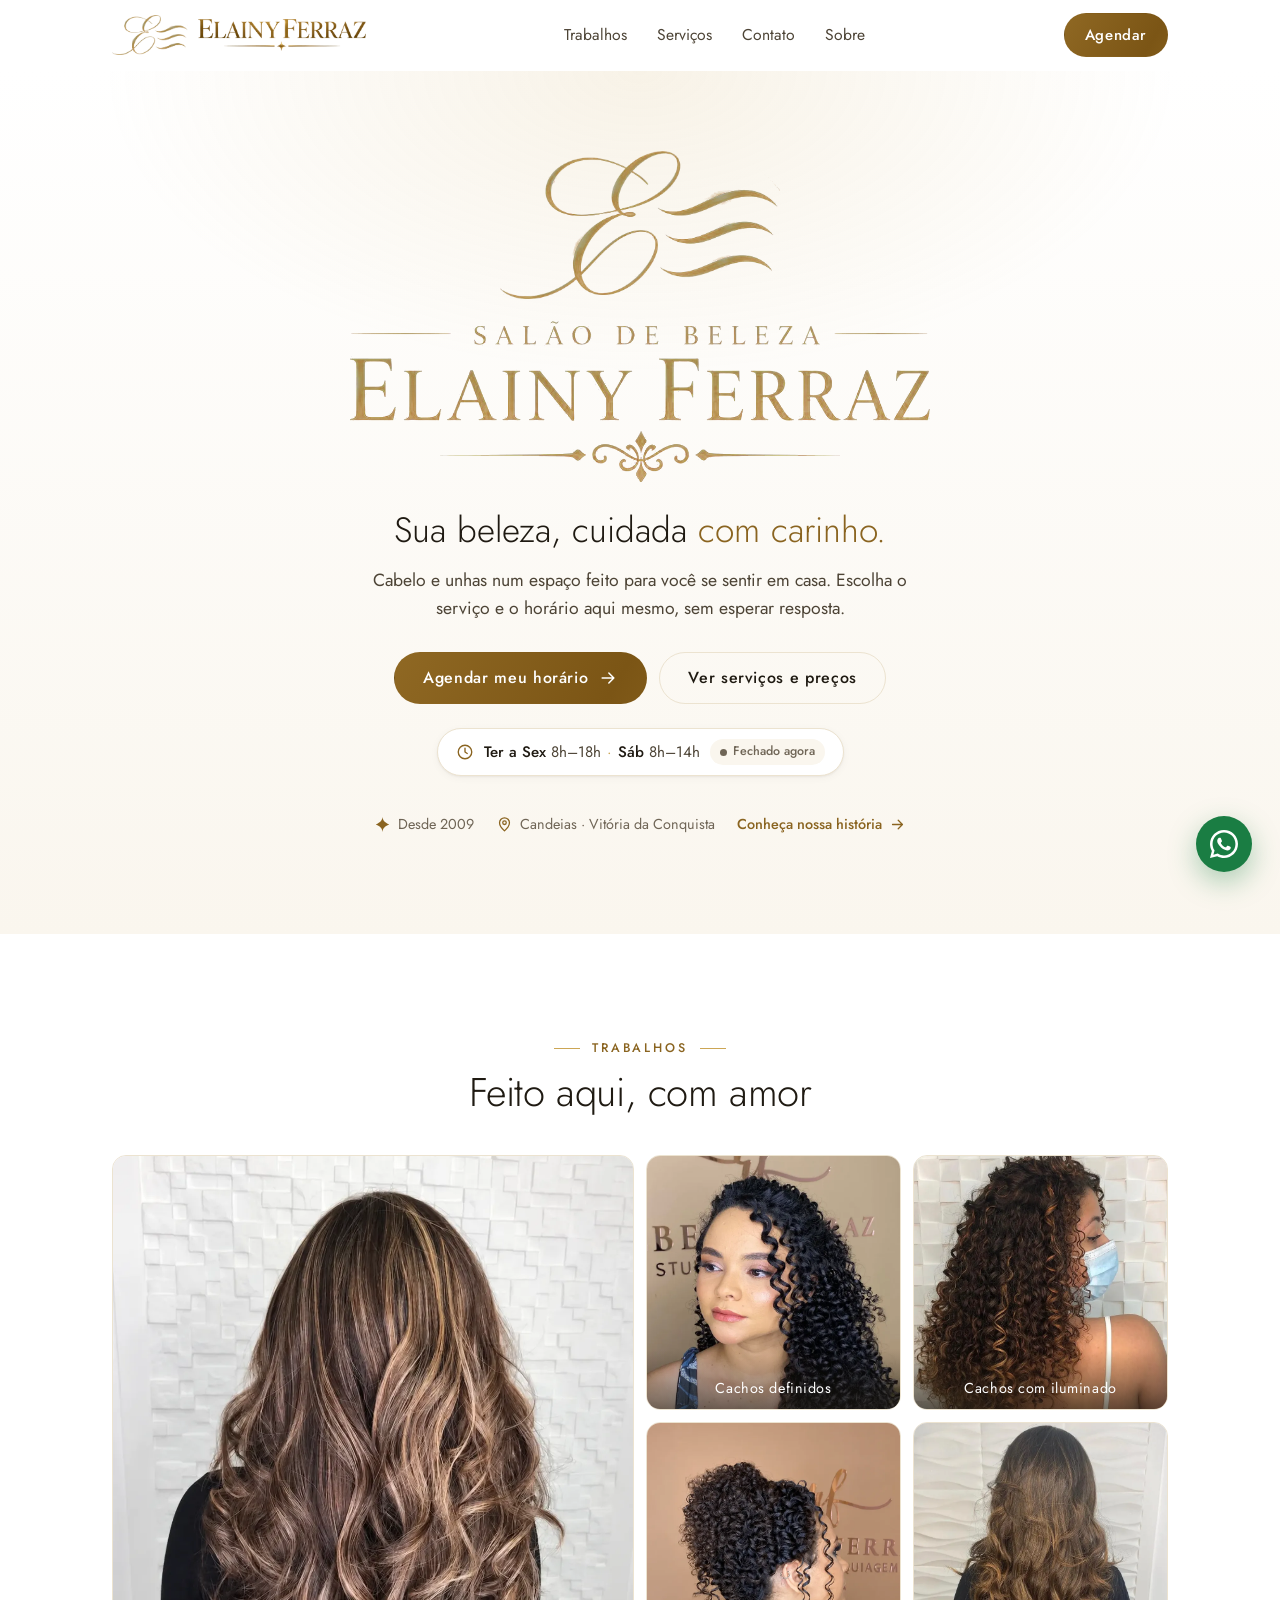
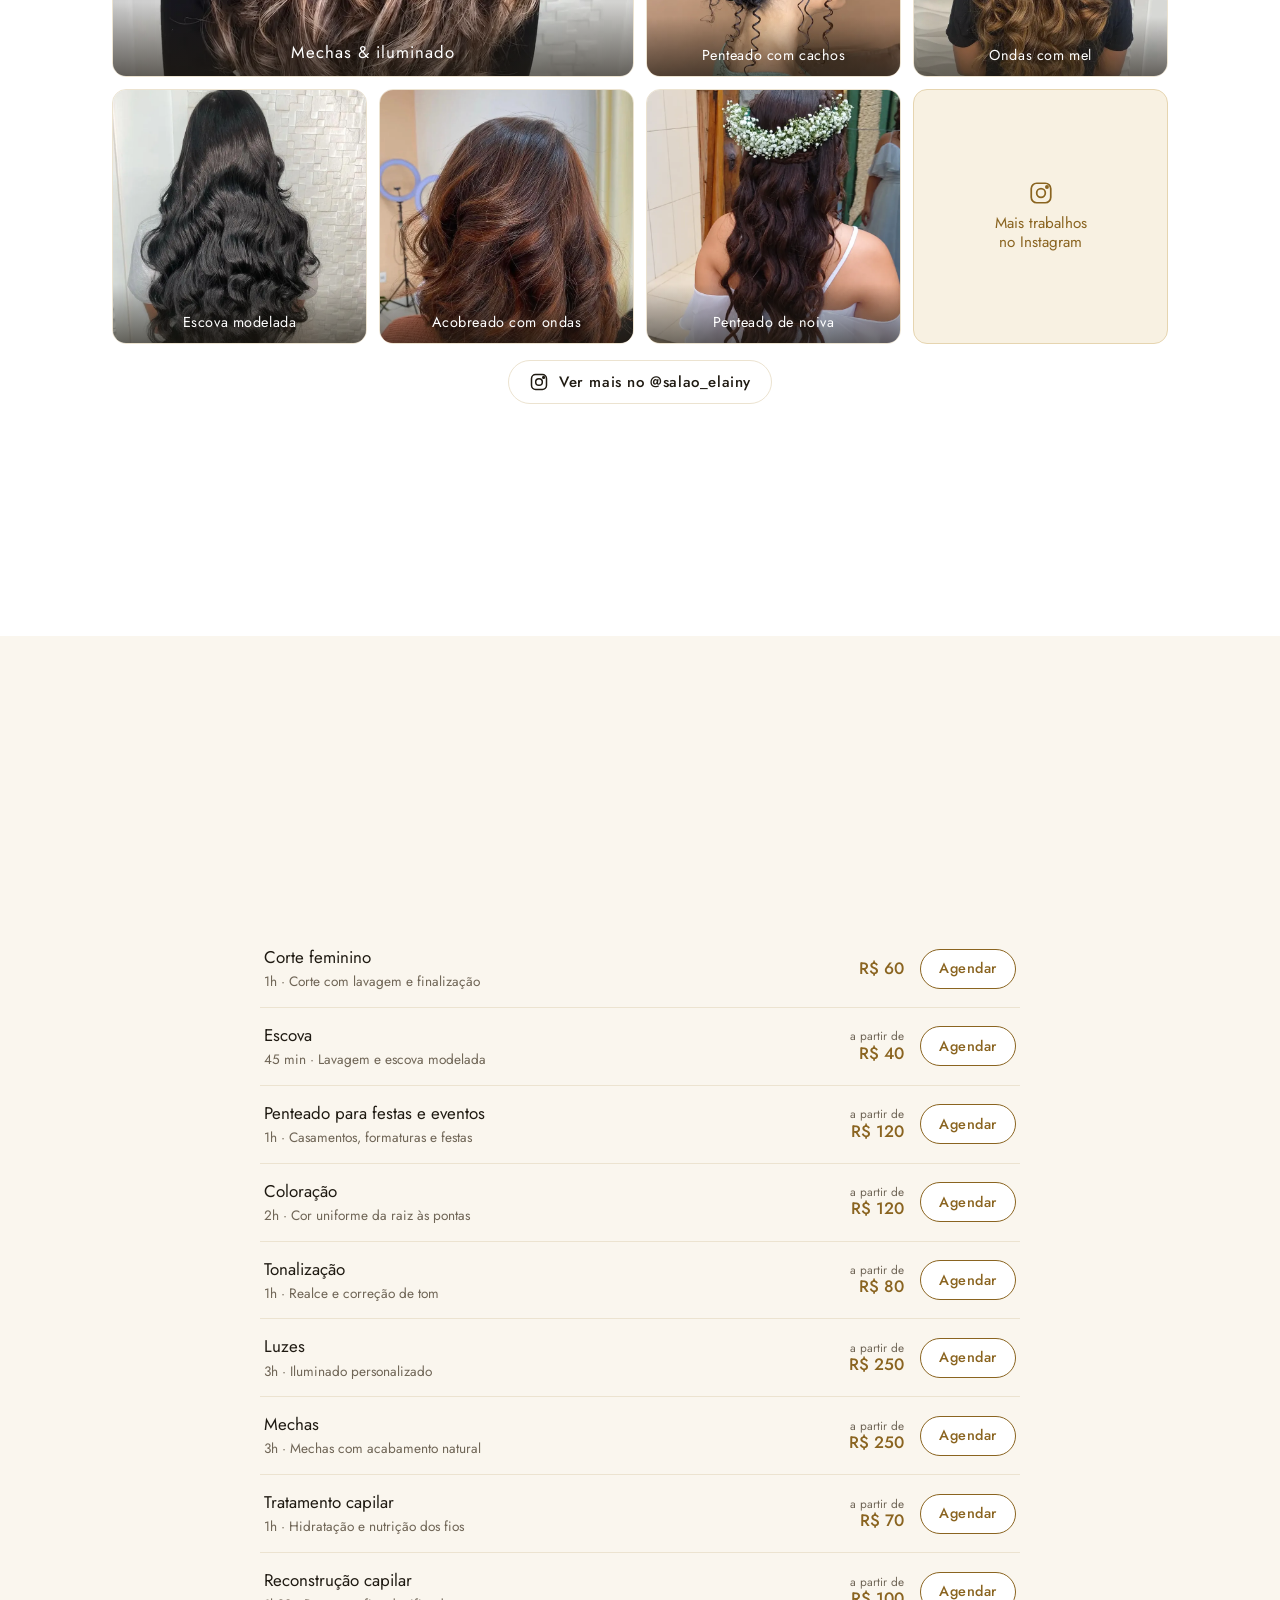
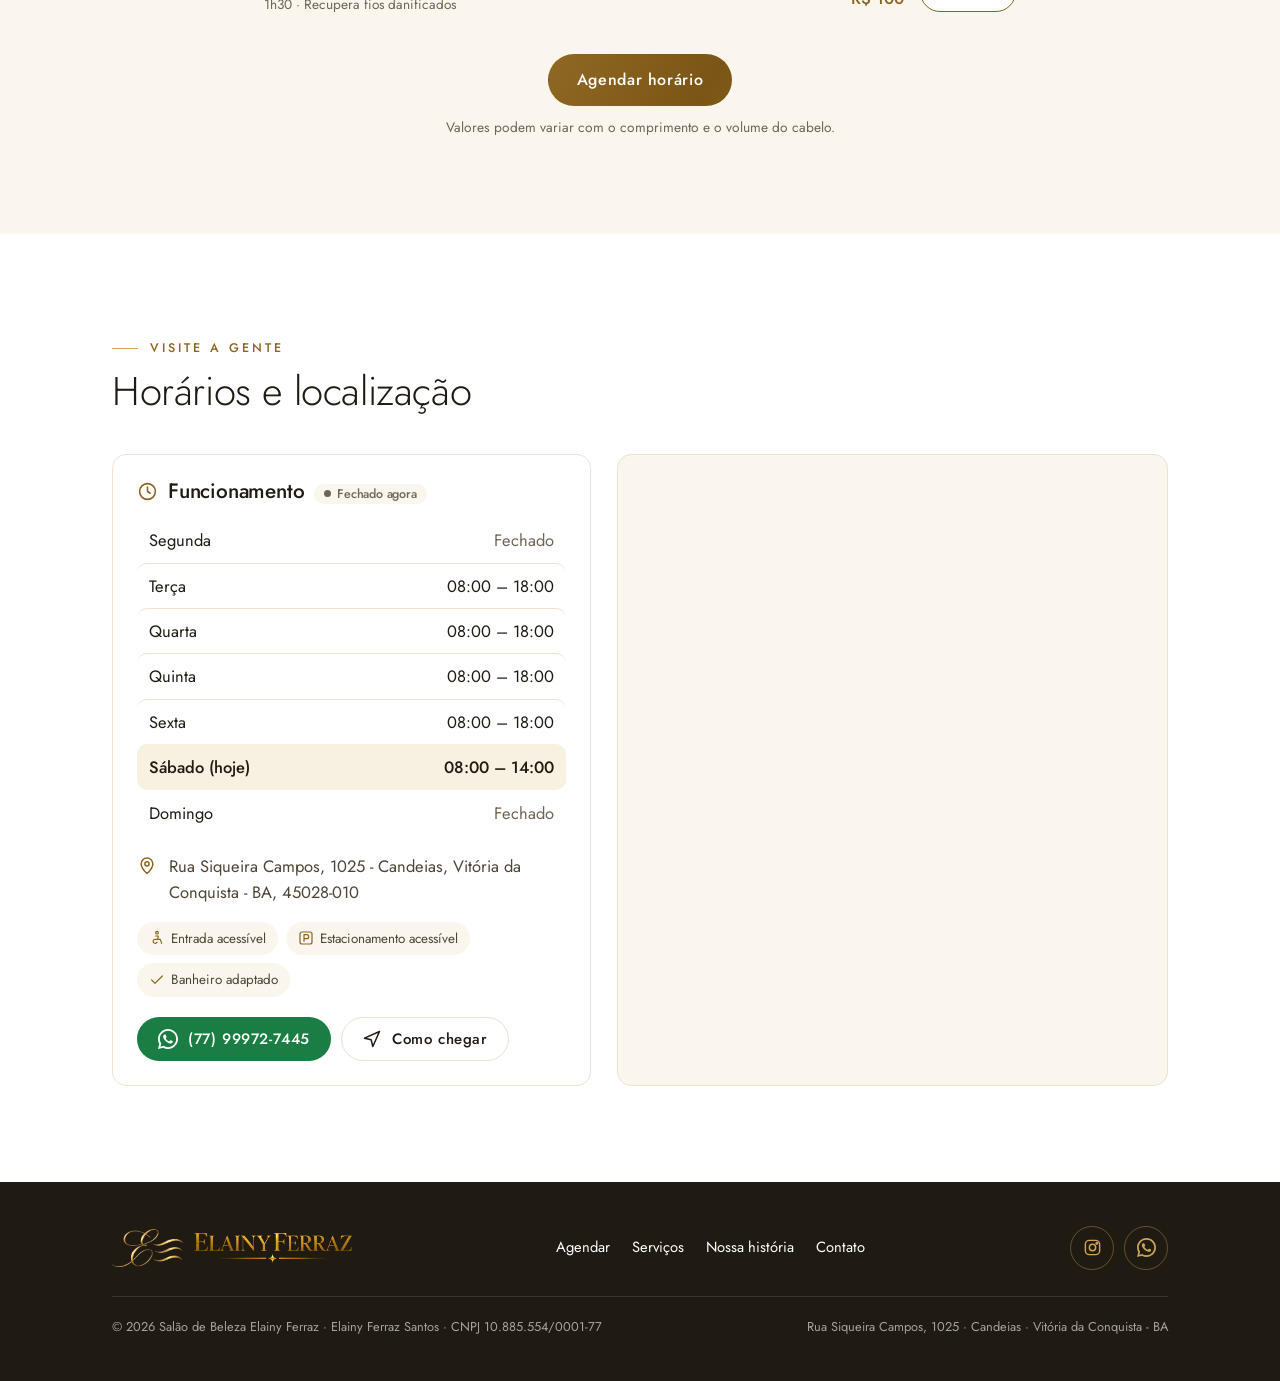
==== commit 886e287c: "Logos do cartão (emblema, letreiro e ornamento) no site claro; logo do topo sempre visível; ícones n" ====
--- a/index.html
+++ b/index.html
@@ -23,7 +23,7 @@
   <link rel="preconnect" href="https://fonts.googleapis.com">
   <link rel="preconnect" href="https://fonts.gstatic.com" crossorigin>
   <link href="https://fonts.googleapis.com/css2?family=Jost:wght@300;400;500&display=swap" rel="stylesheet">
-  <link rel="stylesheet" href="css/style.css?v=2">
+  <link rel="stylesheet" href="css/style.css?v=3">
   <link rel="preload" as="image" href="img/logo.webp" type="image/webp">
 
   <script type="application/ld+json">
@@ -64,6 +64,7 @@
   <header class="header header--home" id="topo">
     <div class="container header__inner">
       <a class="brand" href="#topo" aria-label="Elainy Ferraz, início">
+        <picture><source srcset="img/emblema-claro.webp" type="image/webp"><img src="img/emblema-claro.png" alt="" width="850" height="449" class="brand__emb"></picture>
         <picture><source srcset="img/logo-sm.webp" type="image/webp"><img src="img/logo-sm.png" alt="Elainy Ferraz" width="168" height="32"></picture>
       </a>
       <nav class="nav" aria-label="Principal">
@@ -80,9 +81,11 @@
     <!-- ============ HERO ============ -->
     <section class="hero">
       <div class="container">
+        <div class="hero__emblema reveal"><picture><source srcset="img/emblema-claro.webp" type="image/webp"><img src="img/emblema-claro.png" alt="" width="850" height="449" fetchpriority="high"></picture></div>
         <h1 class="hero__logo reveal">
-          <picture><source srcset="img/logo.webp" type="image/webp"><img src="img/logo.png" alt="Elainy Ferraz" width="1400" height="267" fetchpriority="high"></picture>
+          <picture><source srcset="img/letreiro-claro.webp" type="image/webp"><img src="img/letreiro-claro.png" alt="Salão de Beleza Elainy Ferraz" width="1084" height="188"></picture>
         </h1>
+        <div class="hero__ornamento reveal" aria-hidden="true"><picture><source srcset="img/ornamento-claro.webp" type="image/webp"><img src="img/ornamento-claro.png" alt="" width="766" height="96"></picture></div>
         <p class="hero__tag reveal">Sua beleza, cuidada <span class="gold">com carinho.</span></p>
         <p class="hero__lead reveal">Cabelo e unhas num espaço feito para você se sentir em casa. Escolha o serviço e o horário aqui mesmo, sem esperar resposta.</p>
         <div class="hero__ctas reveal">
@@ -240,6 +243,7 @@
     <div class="container">
       <div class="footer__grid">
         <a class="footer__logo" href="index.html" aria-label="Elainy Ferraz, início">
+          <picture><source srcset="img/emblema.webp" type="image/webp"><img src="img/emblema.png" alt="" width="850" height="449" class="brand__emb" loading="lazy"></picture>
           <picture><source srcset="img/logo-sm.webp" type="image/webp"><img src="img/logo-sm.png" alt="Elainy Ferraz" width="168" height="32" loading="lazy"></picture>
         </a>
         <nav class="footer__links" aria-label="Rodapé">
--- a/css/style.css
+++ b/css/style.css
@@ -125,11 +125,10 @@
 .header.is-scrolled { border-bottom-color: var(--line); }
 .header__inner { display: flex; align-items: center; justify-content: space-between; gap: 16px; height: 70px; }
 .brand { display: flex; align-items: center; text-decoration: none; min-height: 44px; }
+.brand { gap: 10px; }
 .brand img { height: 28px; width: auto; }
-@media (min-width: 900px) { .brand img { height: 32px; } }
-/* Na home, a logo do topo só aparece depois que a logo grande do hero sai da tela */
-.header--home .brand { opacity: 0; transform: translateY(-6px); transition: opacity .35s, transform .35s var(--ease); pointer-events: none; }
-.header--home.show-brand .brand { opacity: 1; transform: none; pointer-events: auto; }
+.brand img.brand__emb { height: 34px; }
+@media (min-width: 900px) { .brand img { height: 32px; } .brand img.brand__emb { height: 40px; } }
 .nav { display: none; gap: 30px; }
 .nav a { text-decoration: none; font-size: 0.98rem; color: var(--ink-2); position: relative; padding-block: 6px; }
 .nav a::after { content: ''; position: absolute; left: 0; right: 0; bottom: 0; height: 1px; background: var(--brand); transform: scaleX(0); transition: transform .3s var(--ease); }
@@ -145,7 +144,10 @@
     radial-gradient(60% 50% at 50% 0%, rgb(204 166 85 / 0.14), transparent 70%),
     linear-gradient(180deg, #fff 0%, var(--surface-2) 100%);
 }
-.hero__logo { width: min(560px, 86vw); margin: 0 auto; }
+.hero__emblema { width: min(280px, 60vw); margin: 0 auto; }
+.hero__emblema img, .hero__ornamento img { width: 100%; height: auto; display: block; }
+.hero__logo { width: min(580px, 88vw); margin: clamp(12px, 2.6vw, 22px) auto 0; }
+.hero__ornamento { width: min(400px, 72vw); margin: 10px auto 0; }
 .hero__logo img { width: 100%; height: auto; }
 .hero__tag { margin-top: 26px; font-size: clamp(1.5rem, 4.4vw, 2.2rem); font-weight: 300; line-height: 1.25; }
 .hero__lead { margin: 14px auto 0; max-width: 540px; color: var(--ink-2); font-size: clamp(1rem, 2vw, 1.1rem); }
@@ -166,14 +168,29 @@
 @media (max-width: 480px) { .hero__hours { border-radius: var(--radius); } }
 
 /* ---------- Serviços: lista de preços compacta ---------- */
-.tabs { display: flex; justify-content: center; gap: 6px; margin-bottom: 22px; }
+/* Categorias: no celular viram uma faixa que rola de lado (de ponta a ponta da tela);
+   a partir de 760px quebram em linhas centralizadas. Os nomes nunca quebram dentro do botão. */
+.tabs {
+  display: flex; gap: 8px; margin: 0 calc(var(--gutter) * -1) 16px; padding: 6px var(--gutter) 8px;
+  overflow-x: auto; scroll-snap-type: x proximity; scroll-padding-inline: var(--gutter);
+  scrollbar-width: none; overscroll-behavior-x: contain; -webkit-overflow-scrolling: touch;
+}
+.tabs::-webkit-scrollbar { display: none; }
+/* margens automáticas centralizam quando sobra espaço e somem quando a faixa rola */
+.tab:first-child { margin-left: auto; }
+.tab:last-child { margin-right: auto; }
 .tab {
-  min-height: 44px; padding: 0 22px; border-radius: 999px; border: 1px solid var(--line); background: #fff;
+  flex: none; white-space: nowrap; scroll-snap-align: start;
+  min-height: 44px; padding: 0 20px; border-radius: 999px; border: 1px solid var(--line); background: #fff;
   font-size: 0.95rem; letter-spacing: 0.04em; cursor: pointer; transition: all .2s; color: var(--ink-2);
+}
+@media (min-width: 760px) {
+  .tabs { flex-wrap: wrap; justify-content: center; overflow: visible; margin-inline: 0; padding-inline: 0; }
+  .tab:first-child, .tab:last-child { margin-inline: 0; }
 }
 .tab:hover { border-color: var(--brand); color: var(--brand); }
 .tab[aria-selected='true'] { background: var(--ink); border-color: var(--ink); color: #fff; }
-.price-list { max-width: 760px; margin: 0 auto; list-style: none; padding: 0; }
+.price-list { max-width: 760px; margin: 0 auto; list-style: none; padding: 0; overflow-wrap: anywhere; }
 .price-item {
   display: grid; grid-template-columns: 1fr auto auto; align-items: center; gap: 4px 16px;
   padding: 14px 4px; border-bottom: 1px solid var(--line);
@@ -311,7 +328,9 @@
 /* ---------- Footer ---------- */
 .footer { background: var(--ink); color: rgb(255 255 255 / 0.72); padding-block: 44px calc(44px + env(safe-area-inset-bottom)); font-size: 0.92rem; }
 .footer__grid { display: flex; flex-wrap: wrap; gap: 20px 28px; justify-content: space-between; align-items: center; }
+.footer__logo { display: inline-flex; align-items: center; gap: 10px; }
 .footer__logo img { height: 30px; width: auto; filter: brightness(1.45) saturate(1.1); }
+.footer__logo img.brand__emb { height: 38px; filter: none; }
 .footer a { color: #fff; }
 .footer__links { display: flex; flex-wrap: wrap; gap: 0 22px; }
 .footer__links a { text-decoration: none; display: inline-flex; align-items: center; min-height: 44px; }
@@ -380,7 +399,9 @@
 .bk-header { position: sticky; top: 0; z-index: 20; background: #fff; border-bottom: 1px solid var(--line); }
 .bk-header__inner { display: flex; align-items: center; gap: 12px; height: 64px; }
 .bk-header__logo { display: flex; align-items: center; min-height: 44px; }
+.bk-header__logo { gap: 6px; }
 .bk-header__logo img { height: 20px; width: auto; }
+.bk-header__logo img.brand__emb { height: 26px; }
 .icon-btn {
   width: 44px; height: 44px; border-radius: 50%; border: 0; background: transparent; display: grid; place-items: center;
   cursor: pointer; flex: none; text-decoration: none; transition: background .2s;
@@ -419,7 +440,8 @@
 }
 .opt input[type='radio'] ~ .opt__check { border-radius: 50%; }
 .opt__check svg { width: 15px; height: 15px; }
-.opt__body { flex: 1; min-width: 0; }
+/* overflow-wrap: nomes longos sem espaço (ex.: "Hidratação/Reconstrução/Nutrição") quebram em vez de empurrar o preço para fora da tela */
+.opt__body { flex: 1; min-width: 0; overflow-wrap: anywhere; }
 .opt__name { font-weight: 500; display: block; }
 .opt__desc { display: block; font-size: 0.87rem; color: var(--muted); margin-top: 1px; }
 .opt__aside { text-align: right; flex: none; }
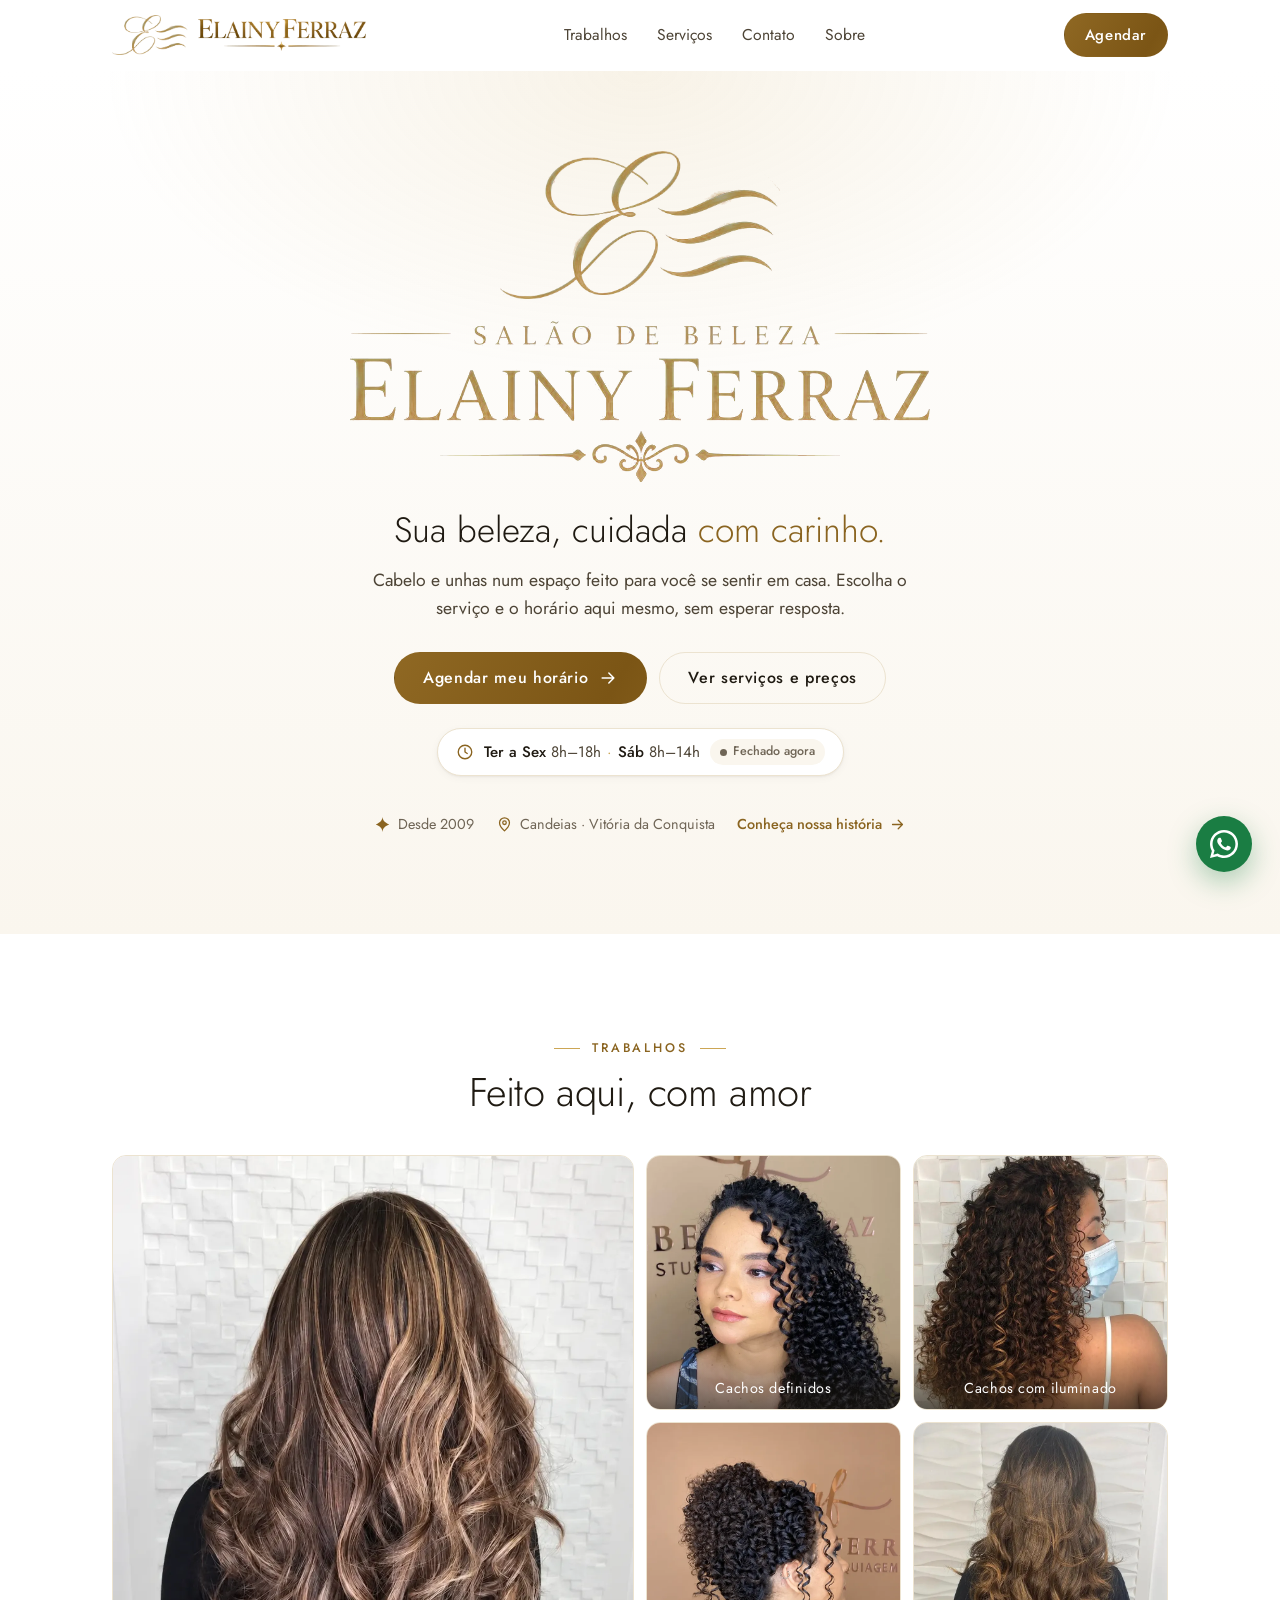
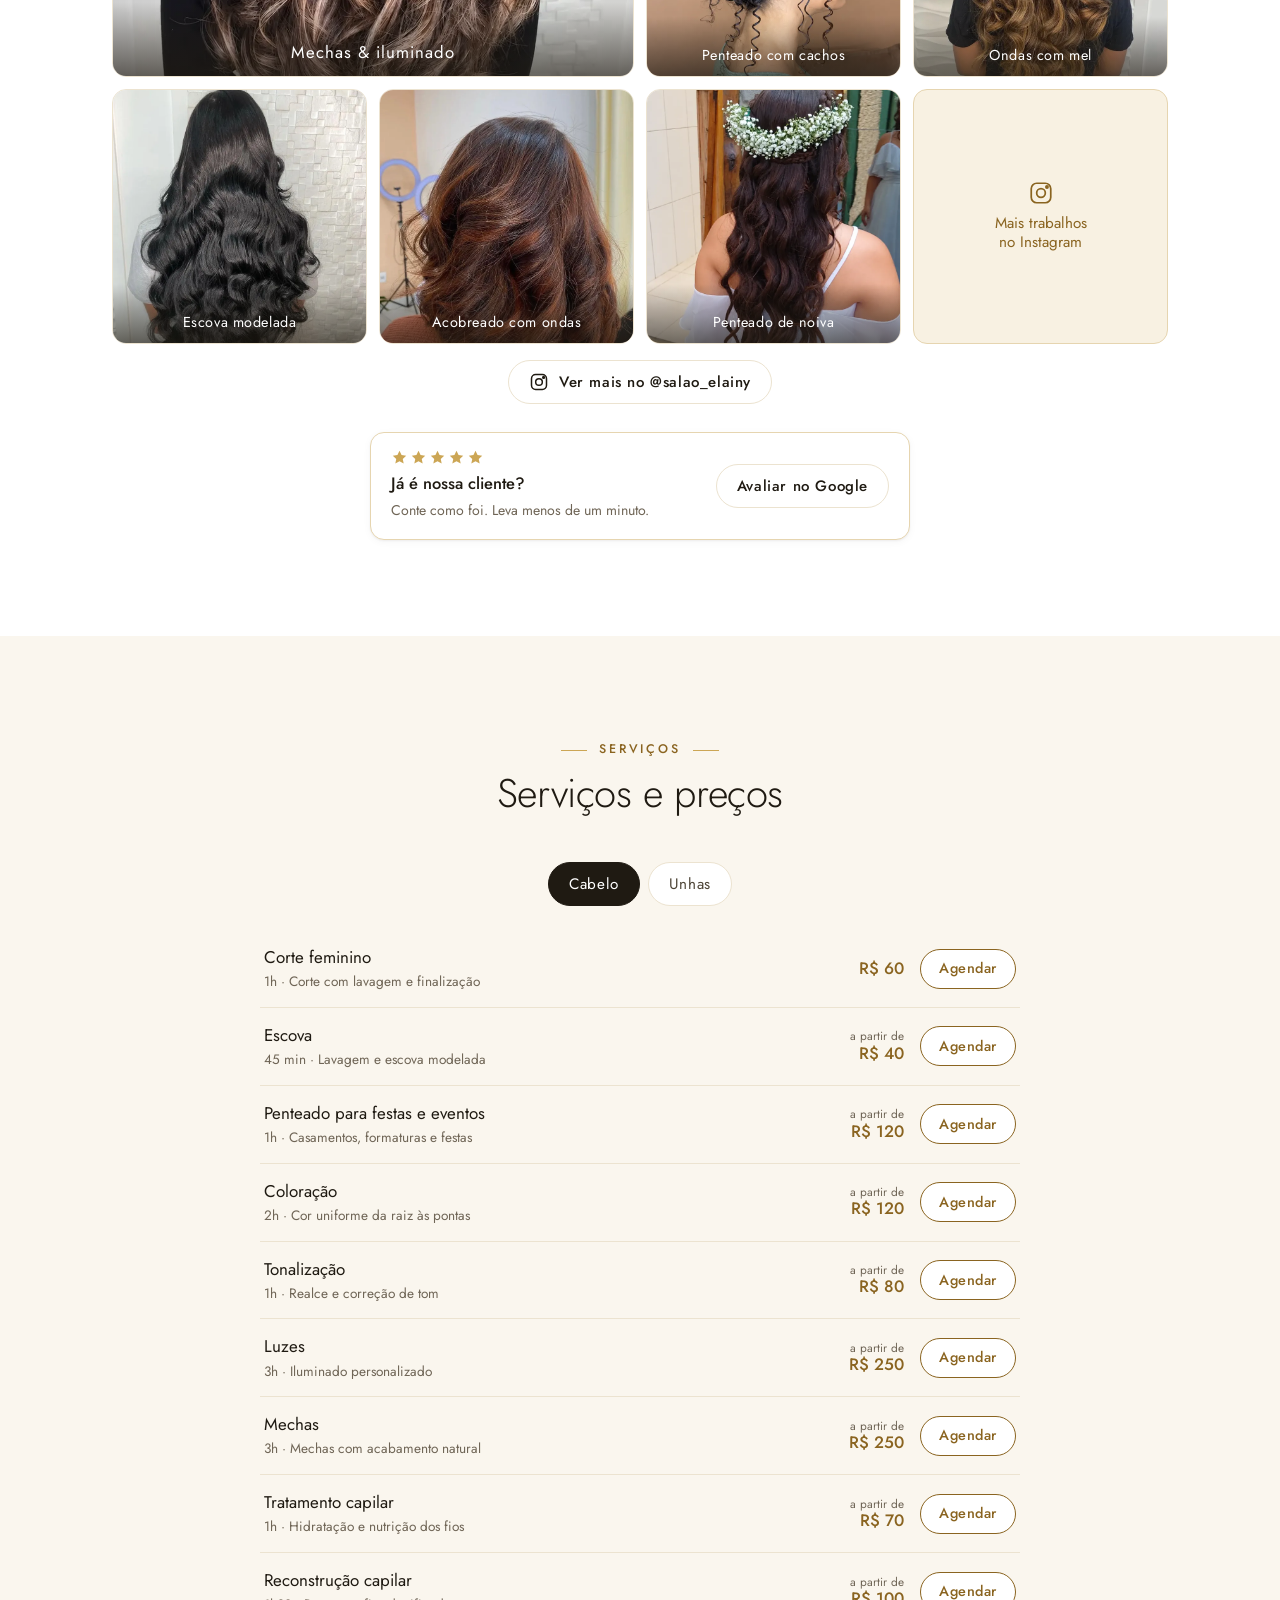
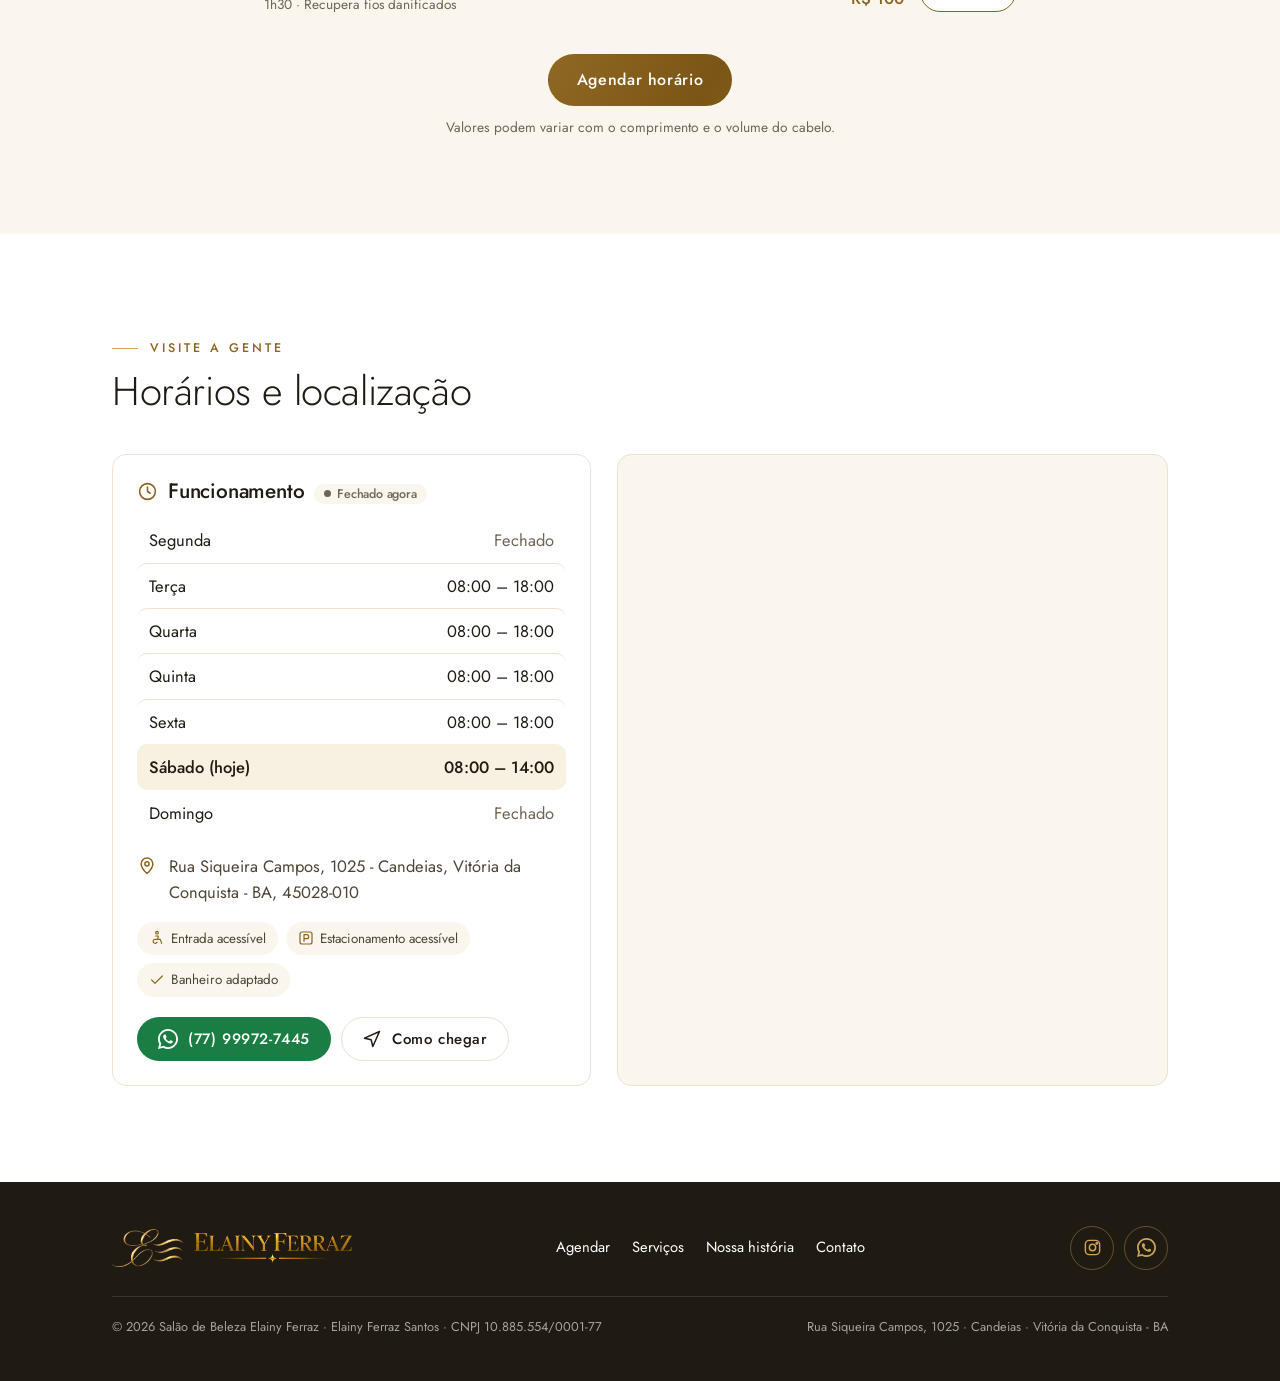
==== commit 1c66fa01: "Pré-carrega o emblema novo (não mais a logo antiga do hero)" ====
--- a/index.html
+++ b/index.html
@@ -24,7 +24,7 @@
   <link rel="preconnect" href="https://fonts.gstatic.com" crossorigin>
   <link href="https://fonts.googleapis.com/css2?family=Jost:wght@300;400;500&display=swap" rel="stylesheet">
   <link rel="stylesheet" href="css/style.css?v=3">
-  <link rel="preload" as="image" href="img/logo.webp" type="image/webp">
+  <link rel="preload" as="image" href="img/emblema-claro.webp" type="image/webp">
 
   <script type="application/ld+json">
   {
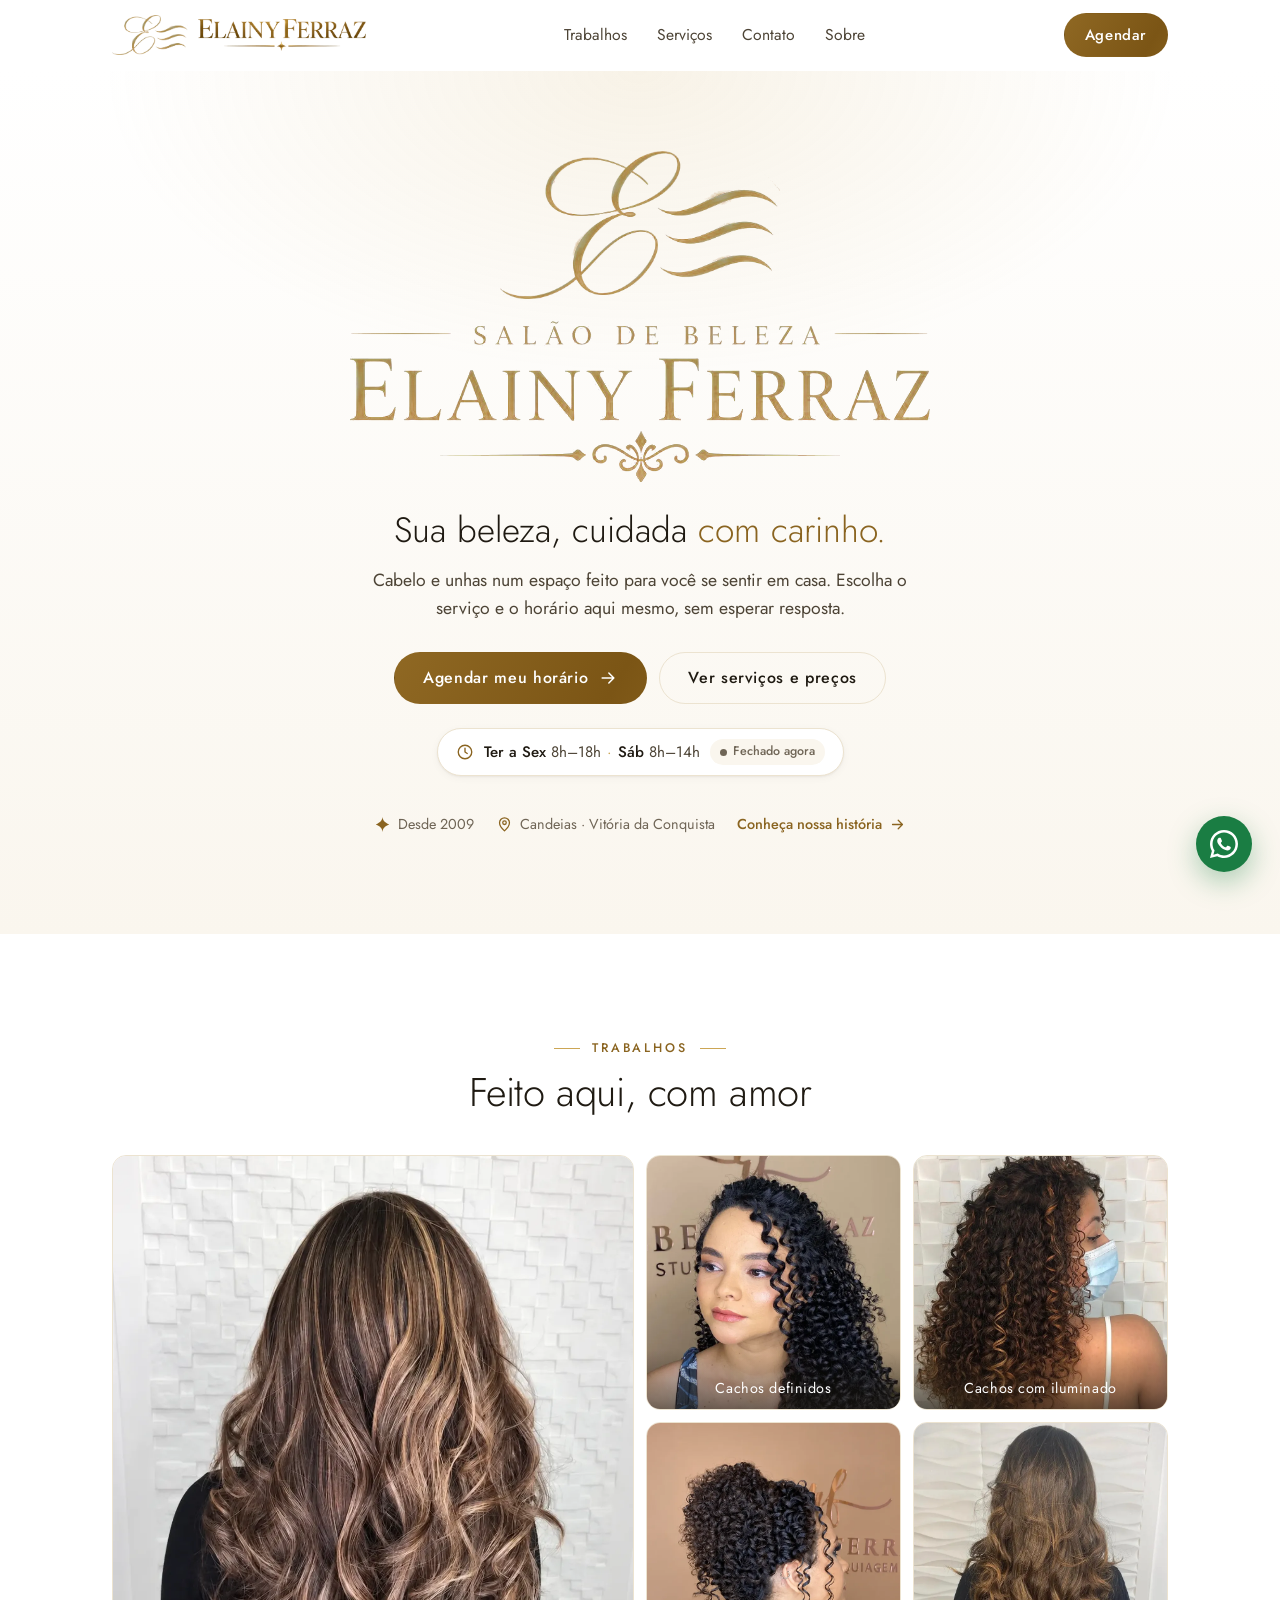
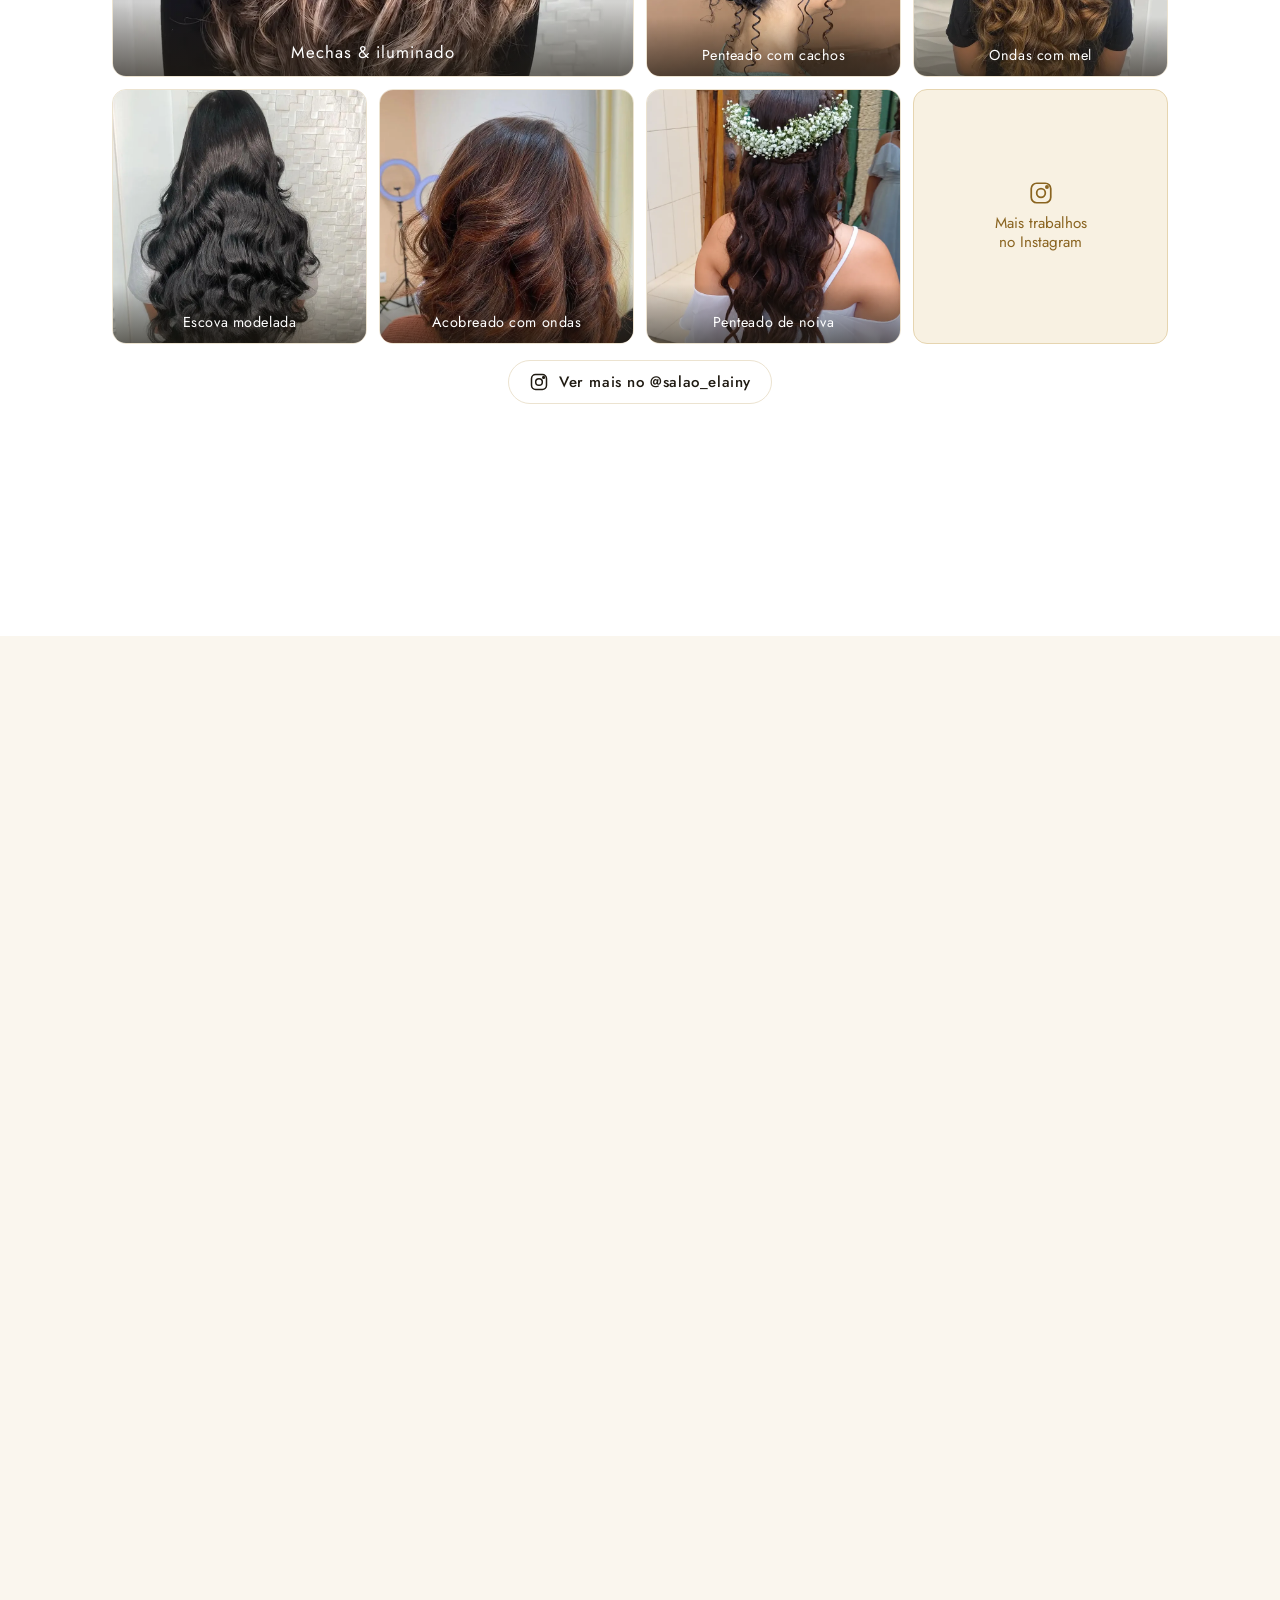
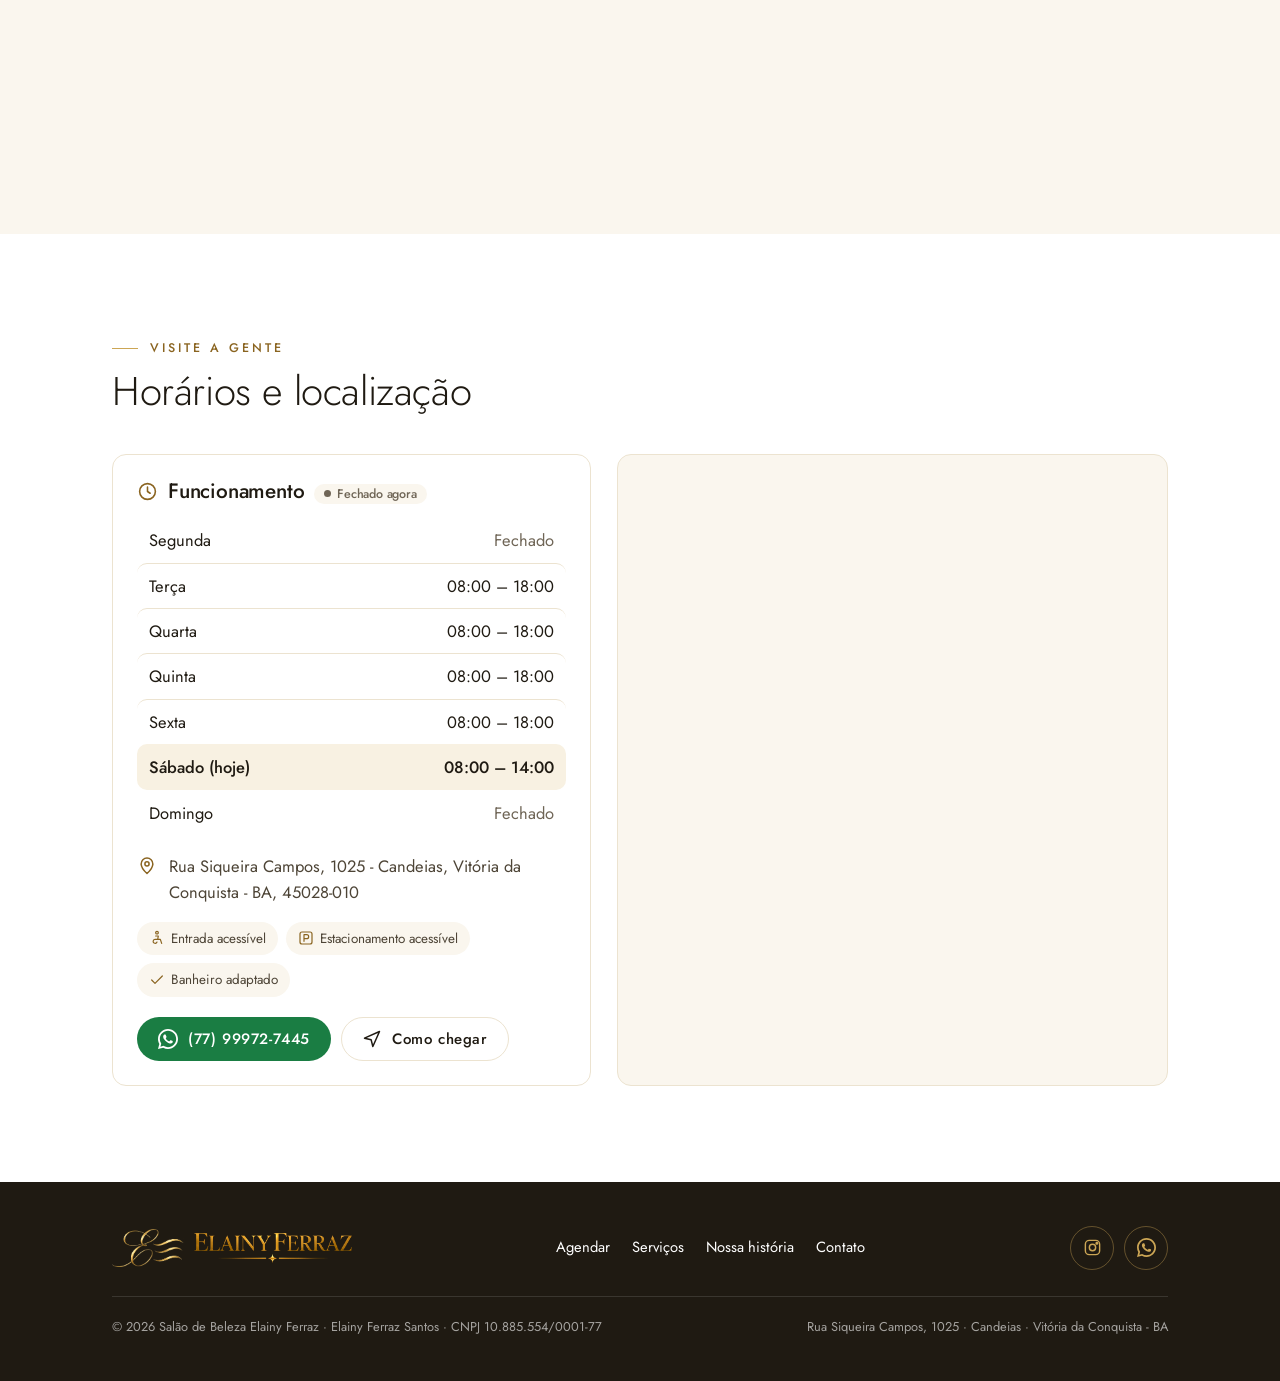
==== commit 849a49ce: "Prévia de compartilhamento com as logos do cartão (endereço completo), canonical e sitemap" ====
--- a/index.html
+++ b/index.html
@@ -15,7 +15,11 @@
   <meta property="og:locale" content="pt_BR">
   <meta property="og:title" content="Salão de Beleza Elainy Ferraz">
   <meta property="og:description" content="Cabelo e unhas em Vitória da Conquista desde 2009. Agende seu horário online.">
-  <meta property="og:image" content="img/og-image.jpg">
+  <meta property="og:image" content="https://elainyferraz.com.br/img/og-elainy.jpg">
+  <meta property="og:image:width" content="1200">
+  <meta property="og:image:height" content="630">
+  <meta property="og:url" content="https://elainyferraz.com.br/">
+  <link rel="canonical" href="https://elainyferraz.com.br/">
 
   <!-- A API de horários e preços fica no Google Apps Script: abrir a conexão cedo adianta a resposta -->
   <link rel="preconnect" href="https://script.google.com">
@@ -36,7 +40,8 @@
     "foundingDate": "2009-05",
     "description": "Salão de beleza: corte, escova, penteados, coloração, luzes, mechas, tratamentos capilares, manicure e pedicure.",
     "telephone": "+55-77-99972-7445",
-    "image": "img/og-image.jpg",
+    "image": "https://elainyferraz.com.br/img/og-elainy.jpg",
+    "url": "https://elainyferraz.com.br/",
     "address": {
       "@type": "PostalAddress",
       "streetAddress": "Rua Siqueira Campos, 1025",
